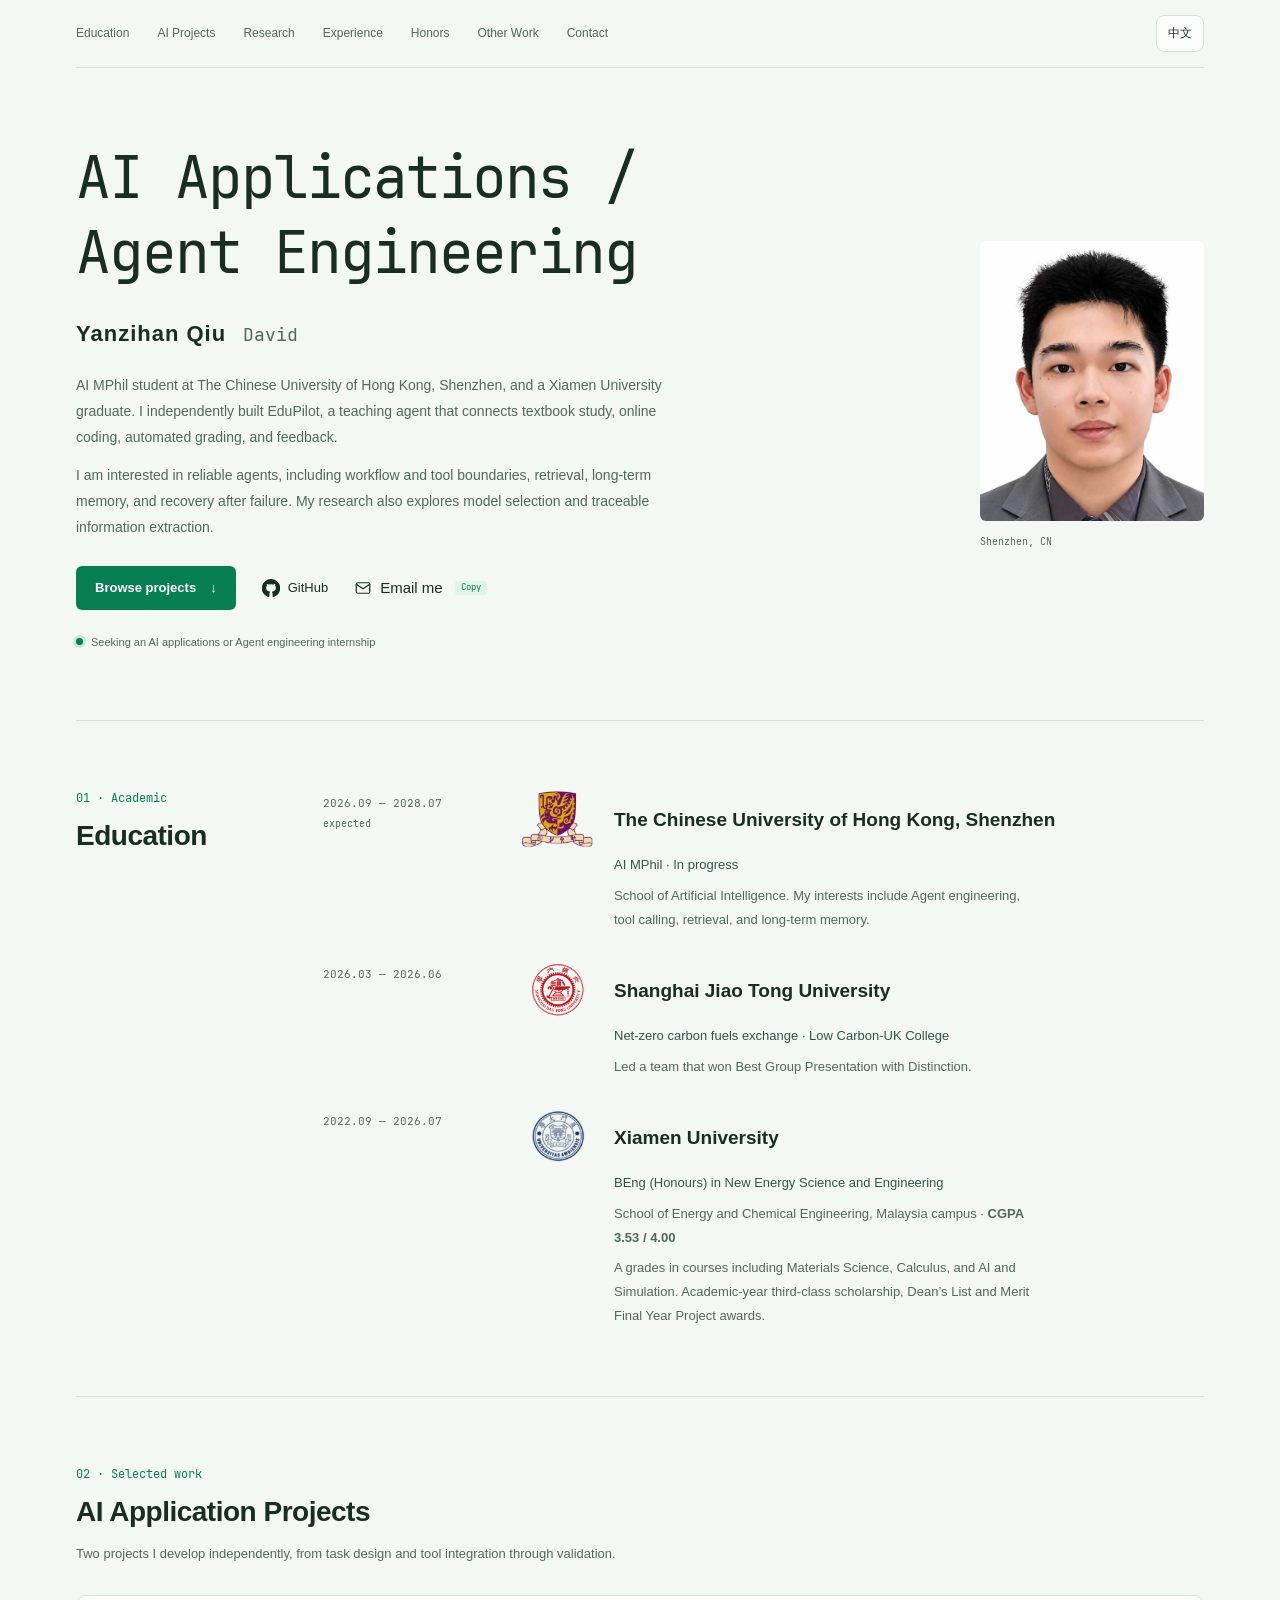
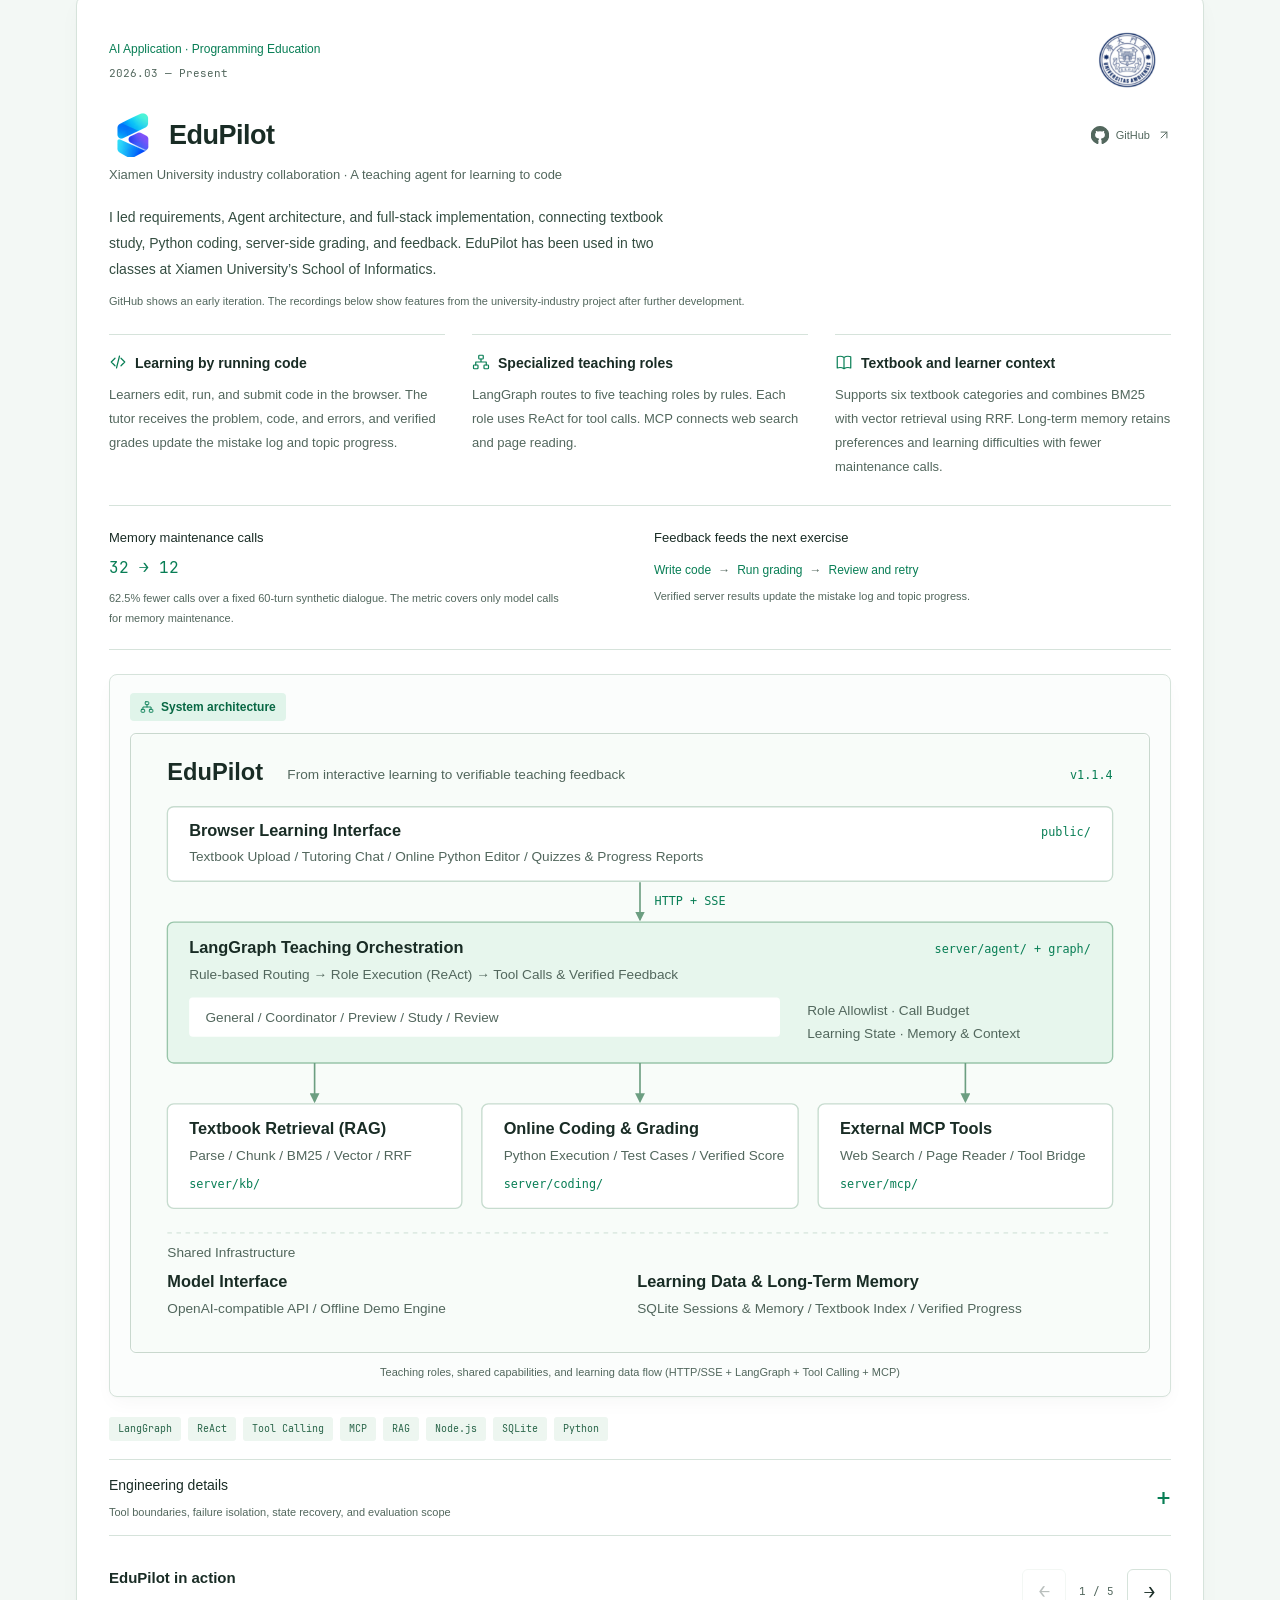
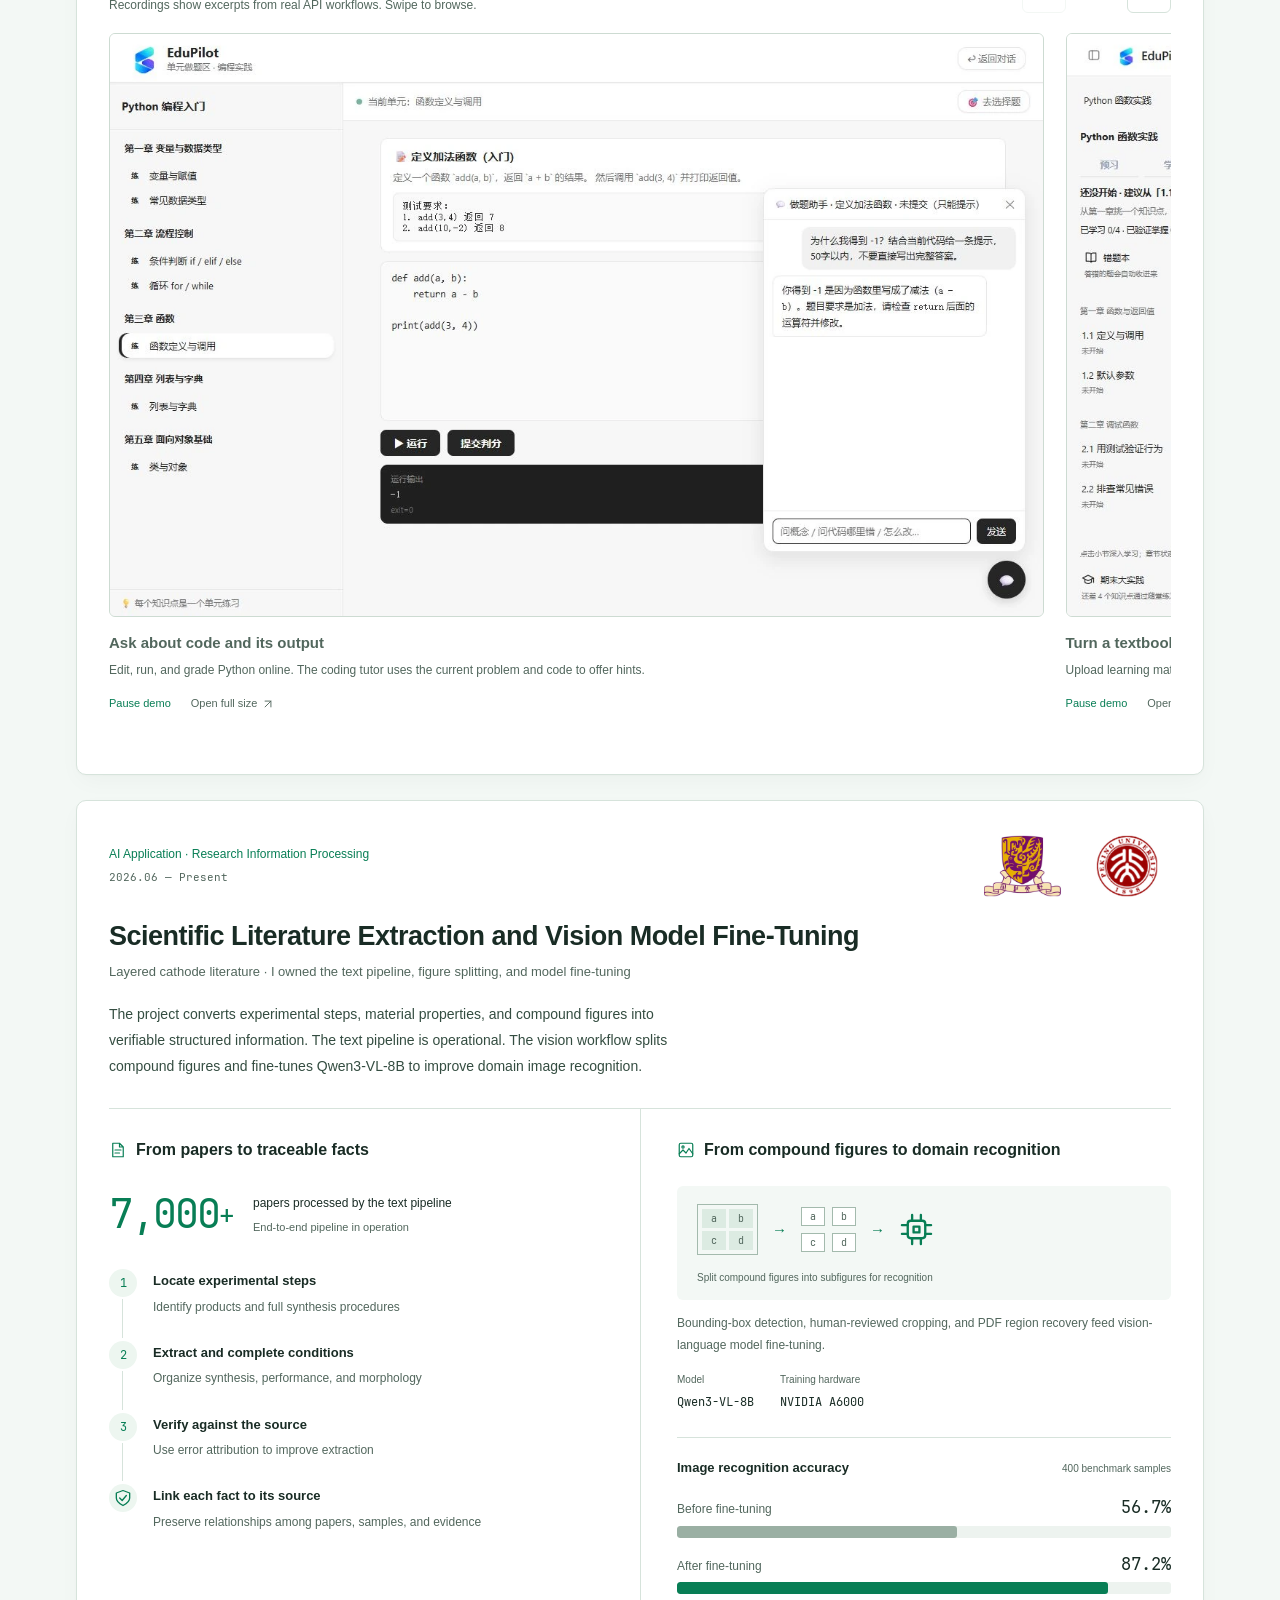
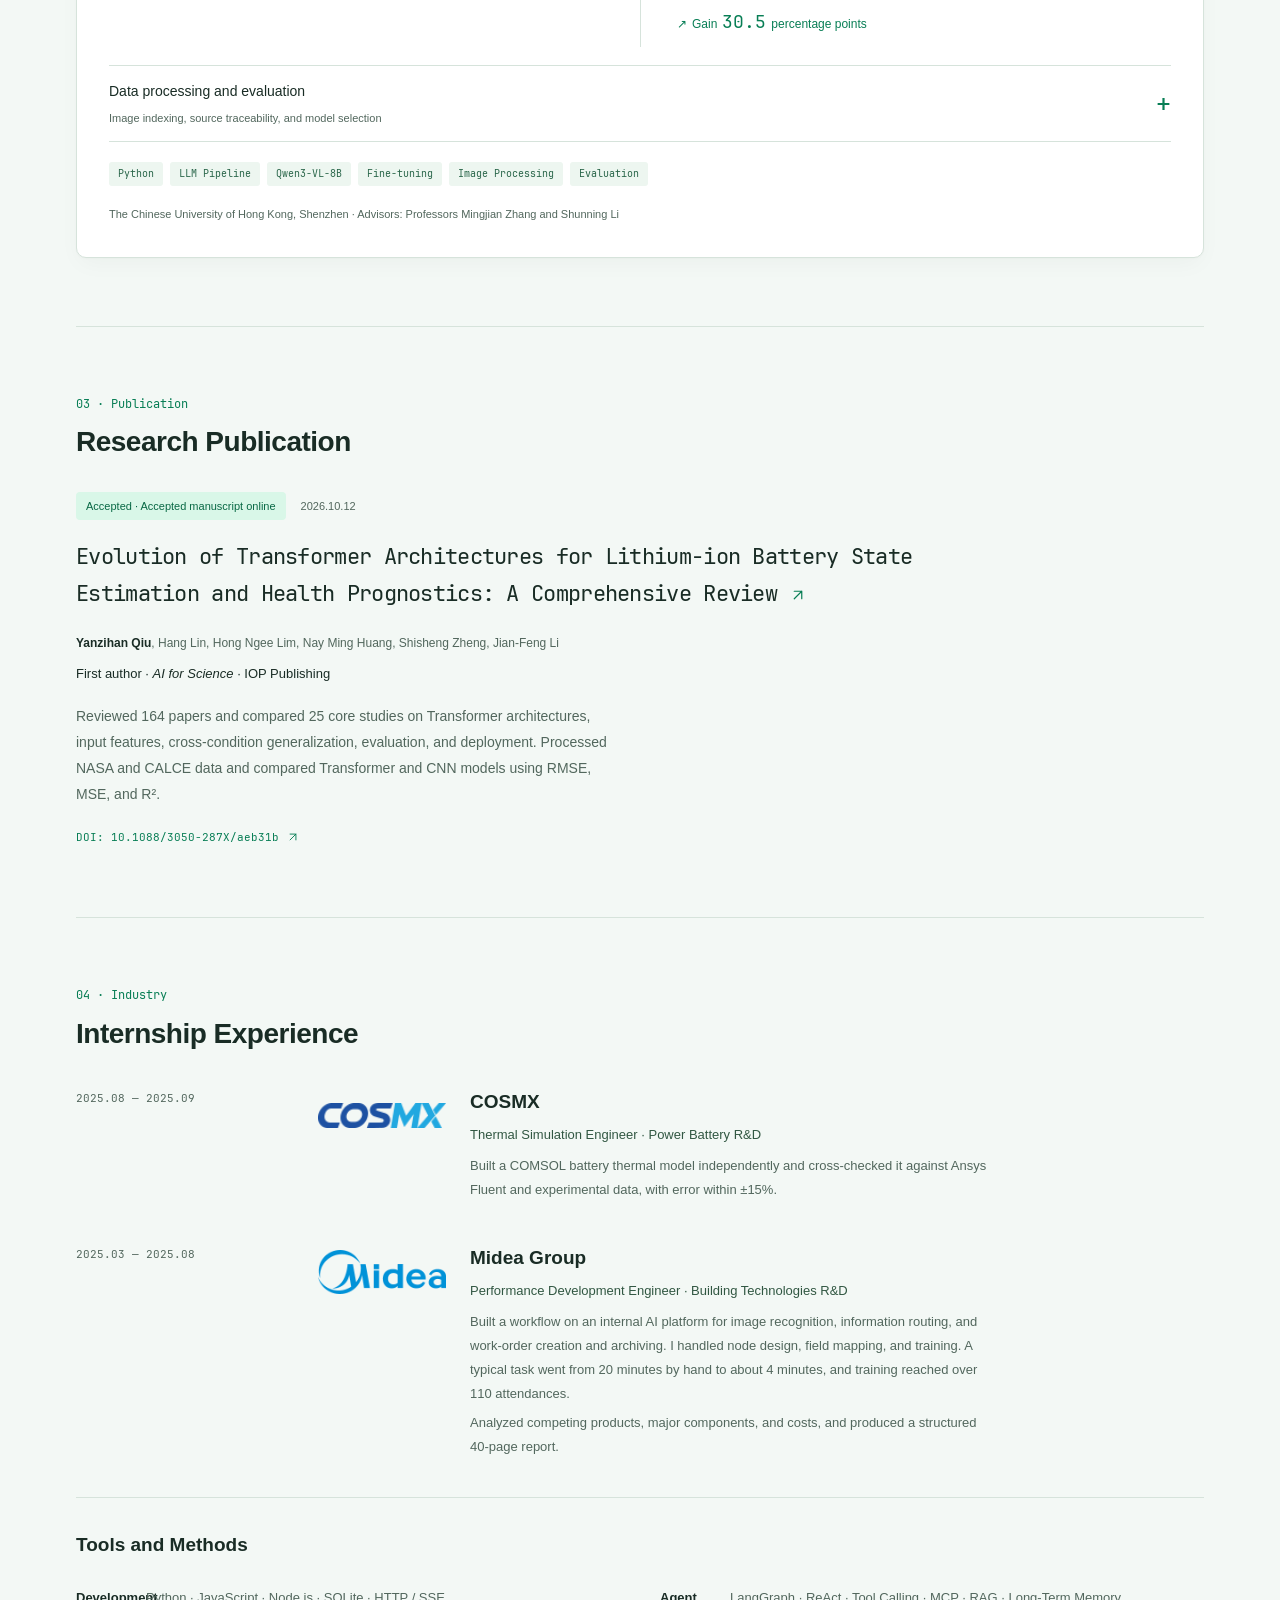
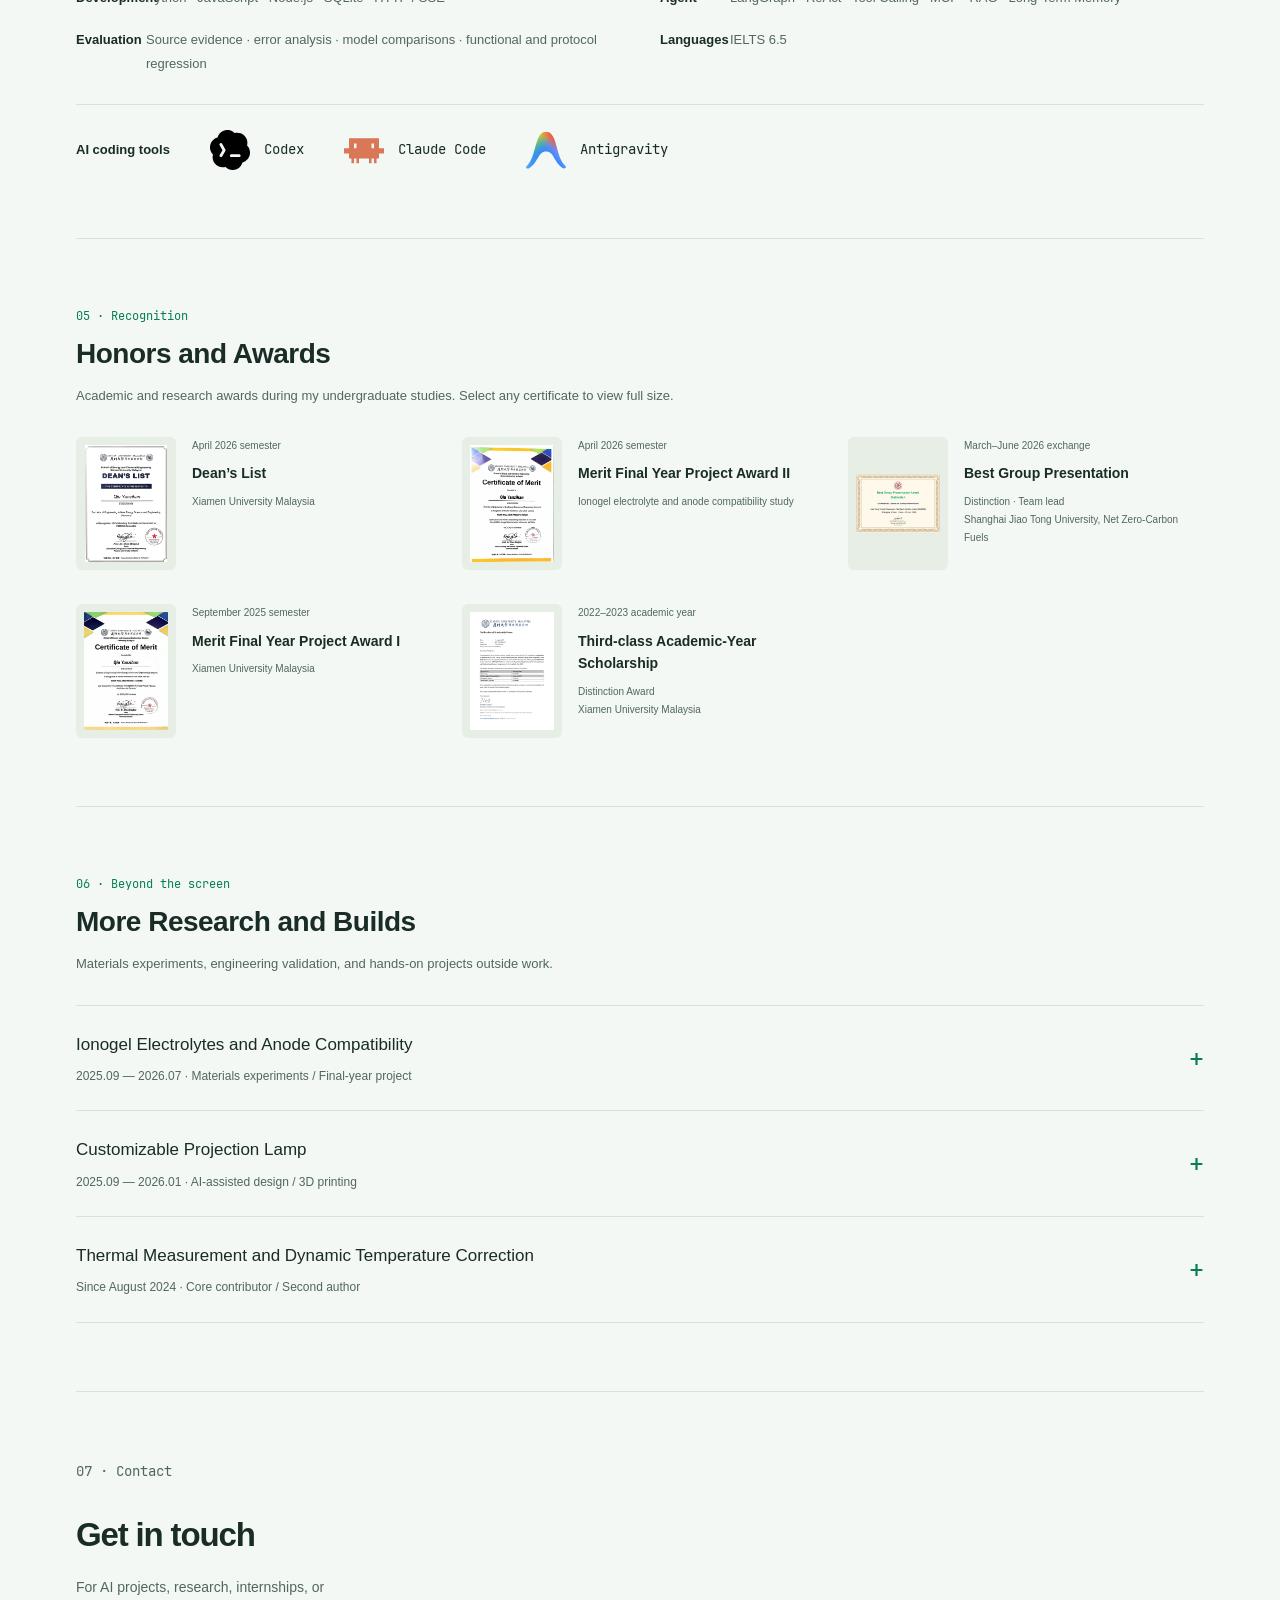
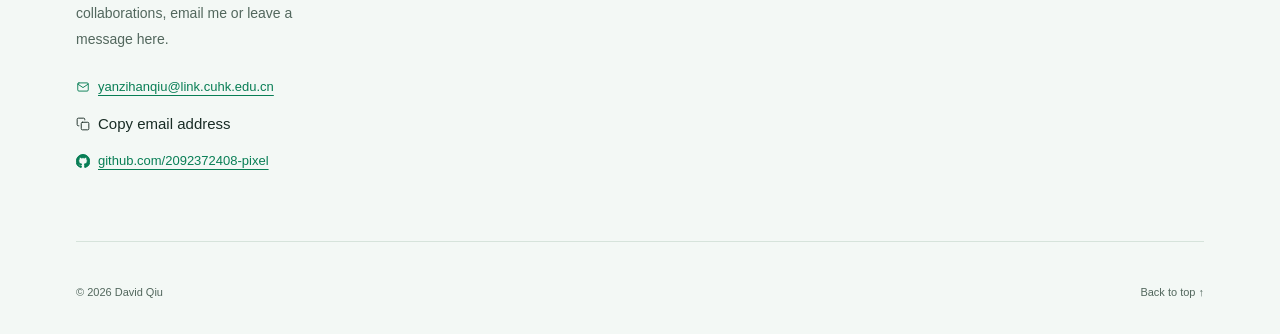
==== en.html @ 3db35507 "feat(portfolio): redesign minimalist sprout assistant, remove phone PII, add SEO/OG cover, bilingual" ====
<!DOCTYPE html>
<html lang="en">
<head>
  <meta charset="UTF-8">
  <meta name="viewport" content="width=device-width, initial-scale=1">
  <meta name="description" content="David (Yanzihan) Qiu is an AI MPhil student at The Chinese University of Hong Kong, Shenzhen. He built EduPilot and works on Agent tool calling, retrieval, memory, and verifiable AI applications.">
  <meta name="theme-color" content="#f3f8f5">
  <meta property="og:type" content="website">
  <meta property="og:locale" content="en_US">
  <meta property="og:locale:alternate" content="zh_CN">
  <meta property="og:title" content="David Qiu · AI Applications and Agent Engineering">
  <meta property="og:description" content="AI MPhil student at The Chinese University of Hong Kong, Shenzhen. I built EduPilot and work on Agent tool calling, retrieval, memory, and verifiable AI applications.">
  <meta property="og:url" content="https://qiuyanzihan.space/en.html">
  <meta property="og:image" content="https://qiuyanzihan.space/images/og-cover.png">
  <meta property="og:image:width" content="1200">
  <meta property="og:image:height" content="630">
  <meta property="og:image:alt" content="David Qiu · AI Applications and Agent Engineering">
  <meta name="twitter:card" content="summary_large_image">
  <meta name="twitter:title" content="David Qiu · AI Applications and Agent Engineering">
  <meta name="twitter:description" content="AI MPhil student at The Chinese University of Hong Kong, Shenzhen. I built EduPilot and work on Agent tool calling, retrieval, memory, and verifiable AI applications.">
  <meta name="twitter:image" content="https://qiuyanzihan.space/images/og-cover.png">
  <title>David Qiu · AI Applications and Agent Engineering</title>
  <link rel="canonical" href="https://qiuyanzihan.space/en.html">
  <link rel="alternate" hreflang="zh-CN" href="https://qiuyanzihan.space/">
  <link rel="alternate" hreflang="en" href="https://qiuyanzihan.space/en.html">
  <link rel="alternate" hreflang="x-default" href="https://qiuyanzihan.space/">
  <link rel="icon" href="favicon.svg" type="image/svg+xml">
  <link rel="preload" href="fonts/JetBrainsMono-Regular.woff2" as="font" type="font/woff2" crossorigin>
  <link rel="stylesheet" href="styles.css?v=20261124-3">
  <script src="script.js?v=20261124-3" defer></script>
  <script src="portfolio.js?v=20261124-3" defer></script>
  <script type="application/ld+json">
  {
    "@context": "https://schema.org",
    "@type": "Person",
    "name": "Yanzihan Qiu",
    "alternateName": "David Qiu",
    "url": "https://qiuyanzihan.space/en.html",
    "image": "https://qiuyanzihan.space/images/portrait.webp",
    "jobTitle": "AI Application & Agent Developer",
    "affiliation": {
      "@type": "CollegeOrUniversity",
      "name": "The Chinese University of Hong Kong, Shenzhen"
    },
    "alumniOf": {
      "@type": "CollegeOrUniversity",
      "name": "Xiamen University"
    },
    "email": "mailto:yanzihanqiu@link.cuhk.edu.cn",
    "sameAs": [
      "https://github.com/2092372408-pixel"
    ]
  }
  </script>
</head>
<body>
  <a class="skip-link" href="#main">Skip to main content</a>
  <svg class="icon-definitions" xmlns="http://www.w3.org/2000/svg" aria-hidden="true">
    <symbol id="icon-github" viewBox="0 0 24 24"><path fill="currentColor" d="M12 .8a11.5 11.5 0 0 0-3.64 22.4c.58.1.79-.25.79-.55v-2.14c-3.21.7-3.89-1.36-3.89-1.36-.53-1.34-1.29-1.7-1.29-1.7-1.05-.72.08-.7.08-.7 1.16.08 1.77 1.19 1.77 1.19 1.03 1.77 2.7 1.26 3.36.96.1-.75.4-1.26.73-1.55-2.56-.29-5.25-1.28-5.25-5.7 0-1.26.45-2.29 1.19-3.1-.12-.29-.52-1.47.11-3.06 0 0 .97-.31 3.17 1.18a11 11 0 0 1 5.76 0c2.2-1.49 3.16-1.18 3.16-1.18.63 1.59.24 2.77.12 3.06.74.81 1.18 1.84 1.18 3.1 0 4.43-2.69 5.4-5.26 5.69.41.36.78 1.06.78 2.14v3.17c0 .3.21.66.79.55A11.5 11.5 0 0 0 12 .8Z"/></symbol>
    <symbol id="icon-arrow" viewBox="0 0 24 24"><path d="M7 17 17 7M7 7h10v10"/></symbol>
    <symbol id="icon-expand" viewBox="0 0 24 24"><path d="M9 3H3v6m12-6h6v6M3 15v6h6m12-6v6h-6"/></symbol>
    <symbol id="icon-mail" viewBox="0 0 24 24"><rect x="3" y="5" width="18" height="14" rx="2"/><path d="m3 7 9 6 9-6"/></symbol>
    <symbol id="icon-code" viewBox="0 0 24 24"><path d="m8 7-5 5 5 5m8-10 5 5-5 5M14 4l-4 16"/></symbol>
    <symbol id="icon-workflow" viewBox="0 0 24 24"><rect x="9" y="3" width="6" height="5" rx="1"/><rect x="2" y="16" width="6" height="5" rx="1"/><rect x="16" y="16" width="6" height="5" rx="1"/><path d="M12 8v4M5 16v-4h14v4"/></symbol>
    <symbol id="icon-book" viewBox="0 0 24 24"><path d="M12 6C9 4 6 4 3 5v15c3-1 6-1 9 1 3-2 6-2 9-1V5c-3-1-6-1-9 1Zm0 0v15"/></symbol>
    <symbol id="icon-document" viewBox="0 0 24 24"><path d="M14 3H5v18h14V8Zm0 0v5h5M8 12h8m-8 4h6"/></symbol>
    <symbol id="icon-image" viewBox="0 0 24 24"><rect x="3" y="3" width="18" height="18" rx="2"/><circle cx="8" cy="8" r="1.5"/><path d="m3 17 5-5 4 4 4-6 5 7"/></symbol>
    <symbol id="icon-chip" viewBox="0 0 24 24"><rect x="6" y="6" width="12" height="12" rx="2"/><path d="M9 2v4m6-4v4M9 18v4m6-4v4M2 9h4m-4 6h4m12-6h4m-4 6h4M10 10h4v4h-4Z"/></symbol>
    <symbol id="icon-check" viewBox="0 0 24 24"><path d="m8 12 3 3 5-6M12 3l8 3v6c0 4-4 7-8 9-4-2-8-5-8-9V6Z"/></symbol>
    <symbol id="icon-copy" viewBox="0 0 24 24"><rect x="9" y="9" width="13" height="13" rx="2"/><path d="M5 15H4a2 2 0 0 1-2-2V4a2 2 0 0 1 2-2h9a2 2 0 0 1 2 2v1"/></symbol>
    <symbol id="icon-refresh" viewBox="0 0 24 24"><path d="M21 12a9 9 0 1 1-2.64-6.36M21 4v5h-5"/></symbol>
    <symbol id="icon-close" viewBox="0 0 24 24"><path d="M18 6 6 18M6 6l12 12"/></symbol>
    <symbol id="icon-send" viewBox="0 0 24 24"><path d="M12 19V5m-6 6 6-6 6 6"/></symbol>
  </svg>

  <div class="site-shell">
    <header class="profile">
      <nav class="section-nav" aria-label="Page navigation">
        <a href="#education">Education</a>
        <a href="#work">AI Projects</a>
        <a href="#publication">Research</a>
        <a href="#experience">Experience</a>
        <a href="#honors">Honors</a>
        <a href="#more">Other Work</a>
        <a href="#contact">Contact</a>
      </nav>
      <a class="language-link" href="./" lang="zh-CN" hreflang="zh-CN" aria-label="切换到简体中文">中文</a>
    </header>

    <main id="main">
      <section id="about" class="intro-section" aria-labelledby="intro-heading">
        <div class="hero-copy">
          <h1 id="intro-heading" class="direction-heading" aria-label="AI Applications / Agent Engineering"><span class="direction-line" aria-hidden="true">AI Applications /</span><span class="direction-line" aria-hidden="true">Agent Engineering</span></h1>
          <p class="identity-line"><span class="name-cn">Yanzihan Qiu</span><span class="name-en" lang="en">David</span></p>
          <p class="intro-copy">AI MPhil student at The Chinese University of Hong Kong, Shenzhen, and a Xiamen University graduate. I independently built EduPilot, a teaching agent that connects textbook study, online coding, automated grading, and feedback.</p>
          <p class="intro-copy secondary">I am interested in reliable agents, including workflow and tool boundaries, retrieval, long-term memory, and recovery after failure. My research also explores model selection and traceable information extraction.</p>
          <div class="intro-links">
            <a class="primary-button" href="#work">Browse projects <span aria-hidden="true">↓</span></a>
            <a class="text-link" href="https://github.com/2092372408-pixel" target="_blank" rel="noopener noreferrer"><svg class="icon" aria-hidden="true"><use href="#icon-github"/></svg>GitHub</a>
            <button type="button" class="text-link copy-trigger" data-copy="yanzihanqiu@link.cuhk.edu.cn" data-tip="Email" title="Copy email address"><svg class="icon" aria-hidden="true"><use href="#icon-mail"/></svg><span>Email me</span><span class="copy-badge">Copy</span></button>
          </div>
          <p class="availability"><span></span>Seeking an AI applications or Agent engineering internship</p>
        </div>
        <aside class="hero-profile" aria-label="Portrait and location">
          <div class="portrait-wrap"><img class="portrait" src="images/portrait.webp" srcset="images/portrait.webp 544w, images/portrait@2x.webp 800w" sizes="(max-width: 600px) 144px, 224px" width="544" height="680" alt="Portrait of David Qiu" fetchpriority="high" decoding="sync"></div>
          <div class="portrait-caption"><span>Shenzhen, CN</span></div>
        </aside>
      </section>

      <section id="education" class="resume-section" aria-labelledby="education-heading">
        <div class="section-heading"><p class="eyebrow">01 · Academic</p><h2 id="education-heading">Education</h2></div>
        <div class="timeline">
          <article class="timeline-item"><p class="timeline-date">2026.09 — 2028.07 <span>expected</span></p><div><div class="education-header"><h3>The Chinese University of Hong Kong, Shenzhen</h3><img class="school-logo" src="images/school-cuhk.webp" width="56" height="42" alt="The Chinese University of Hong Kong crest" loading="lazy"></div><p class="timeline-role">AI MPhil · In progress</p><p>School of Artificial Intelligence. My interests include Agent engineering, tool calling, retrieval, and long-term memory.</p></div></article>
          <article class="timeline-item"><p class="timeline-date">2026.03 — 2026.06</p><div><div class="education-header"><h3>Shanghai Jiao Tong University</h3><img class="school-logo" src="images/school-sjtu.webp" width="56" height="42" alt="Shanghai Jiao Tong University crest" loading="lazy"></div><p class="timeline-role">Net-zero carbon fuels exchange · Low Carbon-UK College</p><p>Led a team that won Best Group Presentation with Distinction.</p></div></article>
          <article class="timeline-item"><p class="timeline-date">2022.09 — 2026.07</p><div><div class="education-header"><h3>Xiamen University</h3><img class="school-logo" src="images/school-xmu.webp" width="56" height="42" alt="Xiamen University crest" loading="lazy"></div><p class="timeline-role">BEng (Honours) in New Energy Science and Engineering</p><p>School of Energy and Chemical Engineering, Malaysia campus · <strong>CGPA 3.53 / 4.00</strong></p><p>A grades in courses including Materials Science, Calculus, and AI and Simulation. Academic-year third-class scholarship, Dean’s List and Merit Final Year Project awards.</p></div></article>
        </div>
      </section>

      <section id="work" aria-labelledby="work-heading">
        <div class="section-heading"><p class="eyebrow">02 · Selected work</p><h2 id="work-heading">AI Application Projects</h2><p>Two projects I develop independently, from task design and tool integration through validation.</p></div>
        <article id="edupilot" class="project">
          <div class="project-meta"><div><span class="project-type">AI Application · Programming Education</span><span class="project-date">2026.03 — Present</span></div><ul class="project-partners" aria-label="Partner universities"><li><img src="images/school-xmu.webp" width="48" height="36" alt="Xiamen University" title="Xiamen University · Industry collaboration" loading="lazy"></li></ul></div>
          <div class="project-title"><h3 class="project-brand"><img class="project-logo" src="images/edupilot-mark.png" width="36" height="36" alt="" loading="lazy">EduPilot</h3><a class="repository-link" href="https://github.com/2092372408-pixel/EduPilot" target="_blank" rel="noopener noreferrer" aria-label="View the EduPilot GitHub repository"><svg class="icon" aria-hidden="true"><use href="#icon-github"/></svg>GitHub<svg class="icon small" aria-hidden="true"><use href="#icon-arrow"/></svg></a></div>
          <p class="project-subtitle">Xiamen University industry collaboration · A teaching agent for learning to code</p>
          <p>I led requirements, Agent architecture, and full-stack implementation, connecting textbook study, Python coding, server-side grading, and feedback. EduPilot has been used in two classes at Xiamen University’s School of Informatics.</p>
          <p class="project-footnote prototype-note">GitHub shows an early iteration. The recordings below show features from the university-industry project after further development.</p>
          <ul class="project-points">
            <li><strong><svg class="icon" aria-hidden="true"><use href="#icon-code"/></svg>Learning by running code</strong>Learners edit, run, and submit code in the browser. The tutor receives the problem, code, and errors, and verified grades update the mistake log and topic progress.</li>
            <li><strong><svg class="icon" aria-hidden="true"><use href="#icon-workflow"/></svg>Specialized teaching roles</strong>LangGraph routes to five teaching roles by rules. Each role uses ReAct for tool calls. MCP connects web search and page reading.</li>
            <li><strong><svg class="icon" aria-hidden="true"><use href="#icon-book"/></svg>Textbook and learner context</strong>Supports six textbook categories and combines BM25 with vector retrieval using RRF. Long-term memory retains preferences and learning difficulties with fewer maintenance calls.</li>
          </ul>
          <div class="project-evidence" aria-label="EduPilot engineering and results">
            <div><h4>Memory maintenance calls <span>32 → 12</span></h4><p>62.5% fewer calls over a fixed 60-turn synthetic dialogue. The metric covers only model calls for memory maintenance.</p></div>
            <div><h4>Feedback feeds the next exercise</h4><ol class="learning-loop" aria-label="Learning feedback loop"><li>Write code</li><li>Run grading</li><li>Review and retry</li></ol><p>Verified server results update the mistake log and topic progress.</p></div>
          </div>
          <figure class="architecture-figure-prominent">
            <div class="figure-prominent-header">
              <span class="prominent-badge"><svg class="icon small" aria-hidden="true"><use href="#icon-workflow"/></svg> System architecture</span>
            </div>
            <div class="architecture-frame">
              <img src="images/edupilot-architecture-en.svg" width="1120" height="680" alt="EduPilot architecture: HTTP/SSE connects the browser to LangGraph teaching roles. The orchestration uses textbook search, Python judging, and MCP tools with model APIs and SQLite." loading="lazy">
            </div>
            <figcaption>Teaching roles, shared capabilities, and learning data flow (HTTP/SSE + LangGraph + Tool Calling + MCP)</figcaption>
          </figure>
          <ul class="tech-list" aria-label="EduPilot technology"><li>LangGraph</li><li>ReAct</li><li>Tool Calling</li><li>MCP</li><li>RAG</li><li>Node.js</li><li>SQLite</li><li>Python</li></ul>
          <details class="engineering-details">
            <summary><span>Engineering details<small>Tool boundaries, failure isolation, state recovery, and evaluation scope</small></span><span class="disclosure-icon" aria-hidden="true">+</span></summary>
            <div class="engineering-grid">
              <div><h4>Workflow and verified grading</h4><p>Rule-based routing assigns general, coordination, preview, study, and review tasks. Each role chooses its tools. Formal assessment is separate from tutoring, and progress updates use verified server results.</p></div>
              <div><h4>MCP and tool boundaries</h4><p>External MCP tools share management with textbook search and grading. Parameter schemas, role allowlists, web access authorization, and per-turn call limits constrain tool use. Failures return recognizable results.</p></div>
              <div><h4>Handling disconnections</h4><p>Cancellation propagates through SSE, agents, model requests, and MCP calls. It releases the session queue, retains completed grades, and isolates request state.</p></div>
              <div><h4>Traceable memory and sources</h4><p>Long-term facts retain quotations, positions, hashes, and source sessions, including correction history. Generated lesson material is checked against its structure and source before publication. Failed builds retain the previous snapshot.</p></div>
            </div>
            <p class="verification-scope">Verification covers functional behavior, HTTP/SSE, and MCP stdio, focusing on tool calls, request isolation, and state recovery.</p>
          </details>
          <div id="edupilot-features" class="feature-gallery">
            <div class="feature-gallery-heading"><div><h4>EduPilot in action</h4><p>Recordings show excerpts from real API workflows. Swipe to browse.</p></div><div class="gallery-navigation" hidden><button class="demo-previous" type="button" aria-label="Previous demo" aria-controls="edupilot-demos">←</button><span class="demo-position" aria-live="polite">1 / 5</span><button class="demo-next" type="button" aria-label="Next demo" aria-controls="edupilot-demos">→</button></div></div>
            <ul id="edupilot-demos" class="feature-demos" aria-label="EduPilot feature demos" tabindex="0">
              <li class="feature-demo"><figure><img id="demo-coding" class="demo-image" src="images/edupilot-coding-poster.webp" data-animation="images/edupilot-coding.gif" width="1280" height="800" alt="Ask about a runtime error, fix the function using the tutor’s hint, then run and submit it again." loading="lazy"><figcaption><h4>Ask about code and its output</h4><p>Edit, run, and grade Python online. The coding tutor uses the current problem and code to offer hints.</p><div class="demo-controls"><button class="demo-toggle" type="button" aria-controls="demo-coding" aria-pressed="false" hidden>Play demo</button><a href="images/edupilot-coding.gif" target="_blank" rel="noopener noreferrer">Open full size <svg class="icon small" aria-hidden="true"><use href="#icon-arrow"/></svg></a></div></figcaption></figure></li>
              <li class="feature-demo"><figure><img id="demo-textbook" class="demo-image" src="images/edupilot-textbook-poster.webp" data-animation="images/edupilot-textbook.gif" width="1280" height="800" alt="Upload a Markdown textbook, watch indexing and note generation, then open automatically organized chapters." loading="lazy"><figcaption><h4>Turn a textbook into a course</h4><p>Upload learning material to generate chapters, topic notes, and exercises, then ask questions about the source.</p><div class="demo-controls"><button class="demo-toggle" type="button" aria-controls="demo-textbook" aria-pressed="false" hidden>Play demo</button><a href="images/edupilot-textbook.gif" target="_blank" rel="noopener noreferrer">Open full size <svg class="icon small" aria-hidden="true"><use href="#icon-arrow"/></svg></a></div></figcaption></figure></li>
              <li class="feature-demo"><figure><img id="demo-learning" class="demo-image" src="images/edupilot-learning-poster.webp" data-animation="images/edupilot-learning.gif" width="1280" height="800" alt="Read a function explanation, answer a check, and advance to the next learning stage." loading="lazy"><figcaption><h4>Move from explanation to practice</h4><p>Preview, study, and review have distinct paths. Answer questions in the conversation and progress based on checks.</p><div class="demo-controls"><button class="demo-toggle" type="button" aria-controls="demo-learning" aria-pressed="false" hidden>Play demo</button><a href="images/edupilot-learning.gif" target="_blank" rel="noopener noreferrer">Open full size <svg class="icon small" aria-hidden="true"><use href="#icon-arrow"/></svg></a></div></figcaption></figure></li>
              <li class="feature-demo"><figure><img id="demo-mistakes" class="demo-image" src="images/edupilot-mistakes-poster.webp" data-animation="images/edupilot-mistakes.gif" width="1280" height="800" alt="Review an incorrect answer from the mistake log and reopen the exercise." loading="lazy"><figcaption><h4>Log a mistake and try again</h4><p>Keep your answer, the correct answer, and its explanation. Reopen the interactive question directly from the mistake log.</p><div class="demo-controls"><button class="demo-toggle" type="button" aria-controls="demo-mistakes" aria-pressed="false" hidden>Play demo</button><a href="images/edupilot-mistakes.gif" target="_blank" rel="noopener noreferrer">Open full size <svg class="icon small" aria-hidden="true"><use href="#icon-arrow"/></svg></a></div></figcaption></figure></li>
              <li class="feature-demo"><figure><img id="demo-report" class="demo-image" src="images/edupilot-report-poster.webp" data-animation="images/edupilot-report.gif" width="1280" height="800" alt="Use a report generated from learning records to resume an outstanding course assessment." loading="lazy"><figcaption><h4>Find what to study next</h4><p>Track coverage, verified mastery, and outstanding assessments, then return directly to the course.</p><div class="demo-controls"><button class="demo-toggle" type="button" aria-controls="demo-report" aria-pressed="false" hidden>Play demo</button><a href="images/edupilot-report.gif" target="_blank" rel="noopener noreferrer">Open full size <svg class="icon small" aria-hidden="true"><use href="#icon-arrow"/></svg></a></div></figcaption></figure></li>
            </ul>
          </div>
        </article>

        <article id="literature" class="project research-project">
          <div class="project-meta"><div><span class="project-type">AI Application · Research Information Processing</span><span class="project-date">2026.06 — Present</span></div><ul class="project-partners" aria-label="Partner universities"><li><img src="images/school-cuhk.webp" width="48" height="36" alt="The Chinese University of Hong Kong, Shenzhen" title="The Chinese University of Hong Kong, Shenzhen · Partner university" loading="lazy"></li><li><img src="images/school-pkusz.webp" width="48" height="36" alt="Peking University Shenzhen Graduate School" title="Peking University Shenzhen Graduate School · Partner university" loading="lazy"></li></ul></div>
          <div class="project-title"><h3>Scientific Literature Extraction and Vision Model Fine-Tuning</h3></div>
          <p class="project-subtitle">Layered cathode literature · I owned the text pipeline, figure splitting, and model fine-tuning</p>
          <p>The project converts experimental steps, material properties, and compound figures into verifiable structured information. The text pipeline is operational. The vision workflow splits compound figures and fine-tunes Qwen3-VL-8B to improve domain image recognition.</p>
          <div class="research-workbench">
            <div class="text-pipeline">
              <h4 class="capability-heading"><svg class="icon" aria-hidden="true"><use href="#icon-document"/></svg>From papers to traceable facts</h4>
              <p class="pipeline-volume"><strong>7,000<span>+</span></strong><span>papers processed by the text pipeline<small>End-to-end pipeline in operation</small></span></p>
              <ol class="pipeline-stages" aria-label="Text extraction pipeline">
                <li><span class="stage-node" aria-hidden="true">1</span><div><h5>Locate experimental steps</h5><p>Identify products and full synthesis procedures</p></div></li>
                <li><span class="stage-node" aria-hidden="true">2</span><div><h5>Extract and complete conditions</h5><p>Organize synthesis, performance, and morphology</p></div></li>
                <li><span class="stage-node" aria-hidden="true">3</span><div><h5>Verify against the source</h5><p>Use error attribution to improve extraction</p></div></li>
                <li><svg class="icon stage-node" aria-hidden="true"><use href="#icon-check"/></svg><div><h5>Link each fact to its source</h5><p>Preserve relationships among papers, samples, and evidence</p></div></li>
              </ol>
            </div>
            <div class="vision-finetuning">
              <h4 class="capability-heading"><svg class="icon" aria-hidden="true"><use href="#icon-image"/></svg>From compound figures to domain recognition</h4>
              <div class="figure-route" aria-label="Vision workflow: split compound figures into subfigures and classify them."><div class="figure-composite" aria-hidden="true"><span>a</span><span>b</span><span>c</span><span>d</span></div><span class="route-arrow" aria-hidden="true">→</span><div class="figure-tiles" aria-hidden="true"><span>a</span><span>b</span><span>c</span><span>d</span></div><span class="route-arrow" aria-hidden="true">→</span><svg class="icon model-node" aria-hidden="true"><use href="#icon-chip"/></svg><span class="route-caption">Split compound figures into subfigures for recognition</span></div>
              <p class="vision-description">Bounding-box detection, human-reviewed cropping, and PDF region recovery feed vision-language model fine-tuning.</p>
              <dl class="training-setup"><div><dt>Model</dt><dd>Qwen3-VL-8B</dd></div><div><dt>Training hardware</dt><dd>NVIDIA A6000</dd></div></dl>
              <figure class="accuracy-chart" aria-labelledby="accuracy-heading">
                <figcaption><h5 id="accuracy-heading">Image recognition accuracy</h5><span>400 benchmark samples</span></figcaption>
                <div class="accuracy-row"><div class="accuracy-label"><span>Before fine-tuning</span><strong>56.7%</strong></div><div class="accuracy-track" aria-hidden="true"><span class="accuracy-fill baseline" style="--accuracy: 56.7%"></span></div></div>
                <div class="accuracy-row"><div class="accuracy-label"><span>After fine-tuning</span><strong>87.2%</strong></div><div class="accuracy-track" aria-hidden="true"><span class="accuracy-fill finetuned" style="--accuracy: 87.2%"></span></div></div>
                <p class="accuracy-gain"><span aria-hidden="true">↗</span> Gain <strong>30.5</strong> percentage points</p>
              </figure>
            </div>
          </div>
          <details class="engineering-details research-details">
            <summary><span>Data processing and evaluation<small>Image indexing, source traceability, and model selection</small></span><span class="disclosure-icon" aria-hidden="true">+</span></summary>
            <div class="engineering-grid">
              <div><h4><svg class="icon" aria-hidden="true"><use href="#icon-image"/></svg>Compound figure processing and indexing</h4><p>The image index covers 2,689 DOIs and 32,614 readable image files. Split subfigures retain their positions for individual review.</p></div>
              <div><h4><svg class="icon" aria-hidden="true"><use href="#icon-check"/></svg>Linking facts to source passages</h4><p>A frozen sample registry binds facts to sources and validates cache identity. Ambiguous records go to review to avoid mixing samples and publications.</p></div>
              <div><h4><svg class="icon" aria-hidden="true"><use href="#icon-chip"/></svg>Literature screening model evaluation</h4><p>The JEV-specific model was evaluated on 180 development papers and 180 held-out papers. I tracked incorrect exclusion risk, review rate, latency, and real API costs. AI-assisted reference labels still need domain review.</p></div>
              <div><h4><svg class="icon" aria-hidden="true"><use href="#icon-workflow"/></svg>Parallel text and image workflows</h4><p>The text workflow extracts structured facts and evidence. The image workflow handles figure splitting, subfigure positioning, and domain recognition. Each has its own iteration and evaluation.</p></div>
            </div>
          </details>
          <ul class="tech-list" aria-label="Scientific literature project technology"><li>Python</li><li>LLM Pipeline</li><li>Qwen3-VL-8B</li><li>Fine-tuning</li><li>Image Processing</li><li>Evaluation</li></ul>
          <p class="project-footnote">The Chinese University of Hong Kong, Shenzhen · Advisors: Professors Mingjian Zhang and Shunning Li</p>
        </article>
      </section>

      <section id="publication" aria-labelledby="publication-heading">
        <div class="section-heading"><p class="eyebrow">03 · Publication</p><h2 id="publication-heading">Research Publication</h2></div>
        <article class="publication">
          <div class="publication-meta"><span class="status">Accepted · Accepted manuscript online</span><time datetime="2026-10-12">2026.10.12</time></div>
          <h3><a href="https://iopscience.iop.org/article/10.1088/3050-287X/aeb31b" target="_blank" rel="noopener noreferrer">Evolution of Transformer Architectures for Lithium-ion Battery State Estimation and Health Prognostics: A Comprehensive Review <svg class="icon" aria-hidden="true"><use href="#icon-arrow"/></svg></a></h3>
          <p class="publication-authors"><strong>Yanzihan Qiu</strong>, Hang Lin, Hong Ngee Lim, Nay Ming Huang, Shisheng Zheng, Jian-Feng Li</p>
          <p class="publication-venue">First author · <em>AI for Science</em> · IOP Publishing</p>
          <p>Reviewed 164 papers and compared 25 core studies on Transformer architectures, input features, cross-condition generalization, evaluation, and deployment. Processed NASA and CALCE data and compared Transformer and CNN models using RMSE, MSE, and R².</p>
          <a class="doi-link" href="https://doi.org/10.1088/3050-287X/aeb31b" target="_blank" rel="noopener noreferrer">DOI: 10.1088/3050-287X/aeb31b <svg class="icon small" aria-hidden="true"><use href="#icon-arrow"/></svg></a>
        </article>
      </section>

      <section id="experience" aria-labelledby="experience-heading">
        <div class="section-heading"><p class="eyebrow">04 · Industry</p><h2 id="experience-heading">Internship Experience</h2></div>
        <div class="timeline">
          <article class="timeline-item"><p class="timeline-date">2025.08 — 2025.09</p><div class="employer"><img class="employer-logo" src="images/company-cosmx.png" width="128" height="64" alt="COSMX" loading="lazy"><div><h3>COSMX</h3><p class="timeline-role">Thermal Simulation Engineer · Power Battery R&amp;D</p><p>Built a COMSOL battery thermal model independently and cross-checked it against Ansys Fluent and experimental data, with error within ±15%.</p></div></div></article>
          <article class="timeline-item"><p class="timeline-date">2025.03 — 2025.08</p><div class="employer"><img class="employer-logo" src="images/company-midea.png" width="128" height="64" alt="Midea" loading="lazy"><div><h3>Midea Group</h3><p class="timeline-role">Performance Development Engineer · Building Technologies R&amp;D</p><p>Built a workflow on an internal AI platform for image recognition, information routing, and work-order creation and archiving. I handled node design, field mapping, and training. A typical task went from 20 minutes by hand to about 4 minutes, and training reached over 110 attendances.</p><p>Analyzed competing products, major components, and costs, and produced a structured 40-page report.</p></div></div></article>
        </div>
        <div class="skills"><h3 class="subsection-title">Tools and Methods</h3><dl><div><dt>Development</dt><dd>Python · JavaScript · Node.js · SQLite · HTTP / SSE</dd></div><div><dt>Agent</dt><dd>LangGraph · ReAct · Tool Calling · MCP · RAG · Long-Term Memory</dd></div><div><dt>Evaluation</dt><dd>Source evidence · error analysis · model comparisons · functional and protocol regression</dd></div><div><dt>Languages</dt><dd>IELTS 6.5</dd></div></dl><div class="coding-tools"><h4>AI coding tools</h4><ul aria-label="AI coding tools"><li><img src="images/coding-codex.svg" width="28" height="28" alt="" loading="lazy"><span>Codex</span></li><li><img src="images/coding-claude-code.svg" width="28" height="28" alt="" loading="lazy"><span>Claude Code</span></li><li><img src="images/coding-antigravity.svg" width="28" height="28" alt="" loading="lazy"><span>Antigravity</span></li></ul></div></div>
      </section>

      <section id="honors" aria-labelledby="honors-heading">
        <div class="section-heading"><p class="eyebrow">05 · Recognition</p><h2 id="honors-heading">Honors and Awards</h2><p>Academic and research awards during my undergraduate studies. Select any certificate to view full size.</p></div>
        <div class="honors-grid">
          <article class="honor"><button type="button" class="certificate-frame certificate-trigger" data-full="images/award-deans-list.webp" data-caption="Dean’s List · Xiamen University Malaysia (April 2026 semester)" aria-label="View full size: Dean’s List certificate"><img src="images/award-deans-list-thumb.webp" width="320" height="456" alt="Dean’s List certificate, Xiamen University Malaysia" loading="lazy"><span class="cert-zoom-hint" aria-hidden="true"><svg class="icon small"><use href="#icon-expand"/></svg></span></button><p class="honor-date">April 2026 semester</p><h3>Dean’s List</h3><p>Xiamen University Malaysia</p></article>
          <article class="honor"><button type="button" class="certificate-frame certificate-trigger" data-full="images/award-fyp-ii.webp" data-caption="Merit Final Year Project Award II · Xiamen University Malaysia (April 2026 semester)" aria-label="View full size: Merit Final Year Project II certificate"><img src="images/award-fyp-ii-thumb.webp" width="320" height="443" alt="Merit Final Year Project II certificate, Xiamen University Malaysia" loading="lazy"><span class="cert-zoom-hint" aria-hidden="true"><svg class="icon small"><use href="#icon-expand"/></svg></span></button><p class="honor-date">April 2026 semester</p><h3>Merit Final Year Project Award II</h3><p>Ionogel electrolyte and anode compatibility study</p></article>
          <article class="honor"><button type="button" class="certificate-frame certificate-trigger" data-full="images/cert2_new.webp" data-caption="Best Group Presentation · Distinction · Shanghai Jiao Tong University (March–June 2026)" aria-label="View full size: Best Group Presentation certificate"><img src="images/cert2_new-thumb.webp" width="320" height="226" alt="Net-zero carbon fuels Best Group Presentation certificate, Shanghai Jiao Tong University" loading="lazy"><span class="cert-zoom-hint" aria-hidden="true"><svg class="icon small"><use href="#icon-expand"/></svg></span></button><p class="honor-date">March–June 2026 exchange</p><h3>Best Group Presentation</h3><p>Distinction · Team lead<br>Shanghai Jiao Tong University, Net Zero-Carbon Fuels</p></article>
          <article class="honor"><button type="button" class="certificate-frame certificate-trigger" data-full="images/cert.webp" data-caption="Merit Final Year Project Award I · Xiamen University Malaysia (September 2025 semester)" aria-label="View full size: Merit Final Year Project I certificate"><img src="images/cert-thumb.webp" width="320" height="451" alt="Merit Final Year Project I certificate, Xiamen University Malaysia" loading="lazy"><span class="cert-zoom-hint" aria-hidden="true"><svg class="icon small"><use href="#icon-expand"/></svg></span></button><p class="honor-date">September 2025 semester</p><h3>Merit Final Year Project Award I</h3><p>Xiamen University Malaysia</p></article>
          <article class="honor"><button type="button" class="certificate-frame certificate-trigger" data-full="images/award-scholarship-2023.webp" data-caption="Third-class Academic-Year Scholarship · Distinction Award (2022–2023)" aria-label="View full size: 2023 scholarship notice"><img src="images/award-scholarship-2023-thumb.webp" width="320" height="452" alt="2023 scholarship notice, Xiamen University Malaysia" loading="lazy"><span class="cert-zoom-hint" aria-hidden="true"><svg class="icon small"><use href="#icon-expand"/></svg></span></button><p class="honor-date">2022–2023 academic year</p><h3>Third-class Academic-Year Scholarship</h3><p>Distinction Award<br>Xiamen University Malaysia</p></article>
        </div>
      </section>

      <section id="more" aria-labelledby="more-heading">
        <div class="section-heading"><p class="eyebrow">06 · Beyond the screen</p><h2 id="more-heading">More Research and Builds</h2><p>Materials experiments, engineering validation, and hands-on projects outside work.</p></div>
        <details class="archive"><summary><span><strong>Ionogel Electrolytes and Anode Compatibility</strong><span class="archive-meta">2025.09 — 2026.07 · Materials experiments / Final-year project</span></span><span class="disclosure-icon" aria-hidden="true">+</span></summary><div class="archive-content"><p>Studied how salt concentration, curing time, additives, and thickness affect interface and transport properties in UV-cured AAm / DMAAm–TFSI ionogels. I ran EIS, galvanostatic cycling, and CR2032 half-cell tests on graphite, MCMB, hard carbon, and silicon anodes.</p><p>Final-year project, phase II: <em>Optimization and Anode Compatibility Evaluation of UV-Cured AAm/DMAAm Ionogel Electrolytes for Lithium-Ion Half-Cells</em>. Received the Merit Final Year Project II Award.</p><p class="project-footnote">Xiamen University Malaysia · Advisor: Professor Nengping Fan</p><div class="gallery two-up"><figure><div class="photo-frame"><img src="images/ionogel-test.webp" width="1279" height="1706" alt="Ionogel experimental setup" loading="lazy"></div><figcaption>Experimental setup</figcaption></figure><figure><div class="photo-frame"><img src="images/ionogel-cycling.webp" width="1440" height="810" alt="Ionogel battery cycling data" loading="lazy"></div><figcaption>Cycling data</figcaption></figure></div></div></details>
        <details class="archive"><summary><span><strong>Customizable Projection Lamp</strong><span class="archive-meta">2025.09 — 2026.01 · AI-assisted design / 3D printing</span></span><span class="disclosure-icon" aria-hidden="true">+</span></summary><div class="archive-content"><p>Designed a projection lamp with replaceable pattern modules by adapting an open-source body. I modeled and fitted parts with Hunyuan 3D and Shapr3D, then printed, assembled, and tested the lamp on a Bambu Lab X1 Carbon.</p><div class="gallery two-up"><figure><div class="photo-frame"><img src="images/maker-lamp.webp" width="960" height="1280" alt="Finished 3D-printed projection lamp" loading="lazy"></div><figcaption>Finished lamp and projection</figcaption></figure><figure><div class="photo-frame"><img src="images/maker-process.webp" width="1600" height="1200" alt="Bambu Lab 3D printing" loading="lazy"></div><figcaption>Printing and assembly</figcaption></figure></div></div></details>
        <details class="archive"><summary><span><strong>Thermal Measurement and Dynamic Temperature Correction</strong><span class="archive-meta">Since August 2024 · Core contributor / Second author</span></span><span class="disclosure-icon" aria-hidden="true">+</span></summary><div class="archive-content"><p>Built a platform combining T-type thermocouples and infrared measurement, ran over 20 experimental groups, and cleaned and analyzed over 100,000 data points. I contributed to the correction model and test design, improving measurement accuracy by 32%.</p><p class="project-footnote">Xiamen University and China Tobacco Fujian · Advisor: Professor Yaoli Zhang</p></div></details>
      </section>

      <section id="contact" class="portfolio-contact" aria-labelledby="contact-title">
        <div class="contact-overview">
          <p class="eyebrow">07 · Contact</p>
          <h2 id="contact-title">Get in touch</h2>
          <p>For AI projects, research, internships, or collaborations, email me or leave a message here.</p>
          <address aria-label="Contact details">
            <a class="contact-email-link" href="mailto:yanzihanqiu@link.cuhk.edu.cn"><svg class="icon small" aria-hidden="true"><use href="#icon-mail"/></svg>yanzihanqiu@link.cuhk.edu.cn</a>
            <button type="button" class="text-link copy-trigger contact-copy-btn" data-copy="yanzihanqiu@link.cuhk.edu.cn" data-tip="Email"><svg class="icon small" aria-hidden="true"><use href="#icon-copy"/></svg><span>Copy email address</span></button>
            <a class="contact-github-link" href="https://github.com/2092372408-pixel" target="_blank" rel="noopener noreferrer"><svg class="icon small" aria-hidden="true"><use href="#icon-github"/></svg>github.com/2092372408-pixel</a>
          </address>
        </div>
        <form class="contact-form" action="/api/portfolio/contact" method="post" hidden aria-describedby="contact-privacy">
          <h3>Send a message</h3>
          <div class="contact-fields">
            <label>Name (optional)<input name="name" autocomplete="name" maxlength="60"></label>
            <label>Your email, WeChat, or phone<input name="contact" required maxlength="160"></label>
          </div>
          <label>Message<textarea name="message" required maxlength="600" rows="4"></textarea></label>
          <input type="text" name="website" hidden autocomplete="off" tabindex="-1" aria-hidden="true">
          <div class="contact-actions"><button type="submit">Send message</button><p id="contact-privacy">Only the site owner can view your contact details and message.</p></div>
          <p class="contact-status" role="status" hidden></p>
        </form>
      </section>
      <footer><div class="footer-bottom"><span>© 2026 David Qiu</span><a href="#about">Back to top ↑</a></div></footer>
    </main>
  </div>

  <dialog id="cert-dialog" class="cert-dialog" aria-labelledby="cert-dialog-caption">
    <div class="cert-dialog-bar">
      <p id="cert-dialog-caption" class="cert-dialog-caption"></p>
      <div class="cert-dialog-actions">
        <a id="cert-dialog-raw" class="cert-dialog-raw" href="#" target="_blank" rel="noopener noreferrer">Open full size <svg class="icon small" aria-hidden="true"><use href="#icon-arrow"/></svg></a>
        <button type="button" class="cert-dialog-close" aria-label="Close preview">×</button>
      </div>
    </div>
    <div class="cert-dialog-body">
      <img id="cert-dialog-img" src="" alt="">
    </div>
  </dialog>

  <div id="toast" class="toast" role="status" aria-live="polite" aria-hidden="true"></div>

  <aside id="portfolio-assistant" hidden>
    <button class="assistant-launch" type="button" aria-label="Open portfolio guide" aria-expanded="false" aria-controls="assistant-panel">
      <img class="assistant-mascot" src="images/assistant-sprout.webp" alt="" width="76" height="76" decoding="async">
    </button>
    <p class="assistant-hint" hidden></p>
    <section id="assistant-panel" class="assistant-panel" aria-labelledby="assistant-title" hidden>
      <header class="assistant-top">
        <div class="assistant-brand">
          <img class="assistant-avatar" src="images/assistant-sprout.webp" alt="" width="24" height="24" decoding="async">
          <h2 id="assistant-title"></h2>
        </div>
        <div class="assistant-top-actions">
          <button type="button" class="assistant-icon-btn assistant-reset" aria-label="New conversation" title="New conversation"><svg class="icon small" aria-hidden="true"><use href="#icon-refresh"/></svg></button>
          <button type="button" class="assistant-icon-btn assistant-close" aria-label="Close" title="Close"><svg class="icon small" aria-hidden="true"><use href="#icon-close"/></svg></button>
        </div>
      </header>
      <div class="assistant-messages" role="log" aria-live="polite">
        <div class="assistant-start">
          <h3 class="assistant-greeting"></h3>
          <p class="assistant-welcome"></p>
          <nav class="assistant-topics"></nav>
          <div class="assistant-suggestions"></div>
        </div>
      </div>
      <div class="assistant-compose">
        <form class="assistant-form">
          <label for="assistant-input" class="assistant-label"></label>
          <input id="assistant-input" type="text" required maxlength="400" autocomplete="off">
          <button type="submit" class="assistant-send"><svg class="icon small" aria-hidden="true"><use href="#icon-send"/></svg></button>
        </form>
        <p class="assistant-note">Generated from public portfolio content for reference.</p>
      </div>
    </section>
  </aside>
</body>
</html>
---- styles.css ----
@font-face {
  font-family: "JetBrains Mono";
  src: url("fonts/JetBrainsMono-Regular.woff2") format("woff2");
  font-weight: 400;
  font-style: normal;
  font-display: swap;
}
:root {
  color-scheme: light;
  --paper: #f3f8f5;
  --panel: #fff;
  --ink: #192c25;
  --muted: #52675d;
  --line: #d6e3db;
  --accent: #087e55;
  --accent-strong: #086844;
  --soft: #d9f7e8;
  --mono: "JetBrains Mono", ui-monospace, SFMono-Regular, Menlo, Consolas, "Liberation Mono", monospace;
  font-family: -apple-system, BlinkMacSystemFont, "PingFang SC", "Hiragino Sans GB", "Microsoft YaHei", "Segoe UI", sans-serif;
  color: var(--ink);
  background: var(--paper);
  font-size: 15px;
  line-height: 1.85;
  -webkit-font-smoothing: antialiased;
}
* { box-sizing: border-box; }
html { scroll-behavior: smooth; scroll-padding-top: 90px; }
body { margin: 0; }
::selection { background: #b7efd0; color: #112b20; }
button, a { -webkit-tap-highlight-color: transparent; }
a { color: inherit; text-decoration: none; }
a:hover { color: var(--accent); }
a:focus-visible, button:focus-visible, summary:focus-visible { outline: 2px solid var(--accent); outline-offset: 4px; }
button { font: inherit; color: inherit; cursor: pointer; }
img { display: block; max-width: 100%; }
h1, h2, h3, h4, p, ul, figure, dl, dd { margin: 0; }
ul { padding: 0; list-style: none; }
.icon-definitions { position: absolute; width: 0; height: 0; overflow: hidden; }
.icon { width: 18px; height: 18px; flex-shrink: 0; fill: none; stroke: currentColor; stroke-width: 1.6; stroke-linecap: round; stroke-linejoin: round; vertical-align: -3px; }
.icon.small { width: 14px; height: 14px; }
.skip-link { position: fixed; top: -70px; left: 20px; background: var(--accent); color: white; padding: 8px 14px; border-radius: 4px; z-index: 20; }
.skip-link:focus { top: 12px; }
.sr-only { position: absolute; width: 1px; height: 1px; padding: 0; margin: -1px; overflow: hidden; clip-path: inset(50%); white-space: nowrap; border: 0; }

/* Layout & Header */
.site-shell { max-width: 1240px; margin: 0 auto; padding: 0 56px; }
.profile { position: sticky; top: 0; z-index: 3; min-height: 68px; display: flex; align-items: center; gap: 16px; border-bottom: 1px solid var(--line); background: rgba(243, 248, 245, 0.94); backdrop-filter: blur(10px); -webkit-backdrop-filter: blur(10px); }
.section-nav { display: flex; align-items: center; gap: 28px; min-width: 0; }
.section-nav a { position: relative; white-space: nowrap; color: var(--muted); font-size: 12px; padding: 22px 0; transition: color .15s ease; }
.section-nav a[aria-current], .section-nav a:hover { color: var(--accent); }
.section-nav a[aria-current]::after { content: ""; position: absolute; bottom: 13px; left: 0; right: 0; height: 2px; background: var(--accent); border-radius: 2px; }
.language-link { margin-left: auto; padding: 6px 11px; border: 1px solid var(--line); border-radius: 8px; background: rgba(255, 255, 255, 0.65); font-size: 12px; font-weight: 500; white-space: nowrap; transition: border-color .15s, background .15s, color .15s; }
.language-link:hover { border-color: #a6cbb6; background: #fff; color: var(--accent); }
.language-link:focus-visible { outline: 2px solid var(--accent); outline-offset: 3px; }
html[lang="en"] {
  font-family: -apple-system, BlinkMacSystemFont, "Segoe UI", Roboto, "Helvetica Neue", Arial, "PingFang SC", "Microsoft YaHei", sans-serif;
}
html[lang="en"] .section-nav { gap: clamp(12px, 2.5vw, 28px); }
html[lang="en"] .direction-line { white-space: normal; }

main { min-width: 0; }
section { padding: 68px 0; border-bottom: 1px solid var(--line); }

/* Hero */
.intro-section { display: grid; grid-template-columns: minmax(0, 1fr) 224px; gap: 90px; align-items: center; padding: 72px 0 68px; }
.direction-heading { font: 400 clamp(48px, 4.5vw, 64px)/1.3 var(--mono); letter-spacing: -2px; margin-bottom: 24px; }
.direction-line { display: block; min-height: 1.3em; white-space: nowrap; }
.direction-line.is-typing::after { content: "▍"; color: var(--accent); font-size: .75em; }
.identity-line { display: flex; align-items: baseline; gap: 17px; margin-bottom: 19px; }
.name-cn { font-size: 22px; letter-spacing: 1px; font-weight: 600; }
.name-en { font: 18px/1.5 var(--mono); color: var(--muted); }
.intro-copy { font-size: 14px; color: var(--muted); max-width: 43em; }
.intro-copy.secondary { margin-top: 12px; }
.intro-links { display: flex; align-items: center; flex-wrap: wrap; gap: 26px; margin-top: 25px; }
.primary-button { display: inline-flex; align-items: center; justify-content: center; gap: 14px; min-height: 44px; background: var(--accent); color: white; font-size: 13px; font-weight: 600; padding: 9px 19px; border-radius: 6px; white-space: nowrap; transition: background .16s ease, transform .16s ease; }
.primary-button:hover { background: var(--accent-strong); color: white; transform: translateY(-1px); }
.text-link { display: inline-flex; align-items: center; gap: 8px; font-size: 13px; cursor: pointer; }
button.text-link { background: none; border: none; padding: 0; color: inherit; font: inherit; }
button.text-link:hover { color: var(--accent); }
.copy-trigger { cursor: pointer; transition: color .15s ease; }
.copy-badge { display: inline-block; font: 9px/1.3 var(--mono); color: var(--accent); background: #e0f4ea; padding: 1px 6px; border-radius: 3px; margin-left: 4px; vertical-align: 1px; transition: background .18s, color .18s, transform .18s; }
.copy-trigger:hover .copy-badge { background: var(--accent); color: white; transform: scale(1.05); }
.availability { display: flex; align-items: center; gap: 8px; font-size: 11px; color: var(--muted); margin-top: 22px; }
.availability span { width: 7px; height: 7px; border-radius: 50%; background: var(--accent); box-shadow: 0 0 0 3px rgba(8, 126, 85, 0.16); }
.hero-profile { width: 224px; }
.portrait { width: 224px; height: 280px; object-fit: contain; border-radius: 6px; }
.portrait-caption { display: flex; justify-content: space-between; gap: 10px; font: 10px/1.8 var(--mono); color: var(--muted); margin-top: 12px; }

/* Sections & Cards */
.eyebrow { font: 12px/1.6 var(--mono); color: var(--accent); margin-bottom: 7px; }
.section-heading { margin-bottom: 29px; }
.section-heading h2 { font-size: 28px; line-height: 1.5; letter-spacing: -.5px; font-weight: 600; }
.section-heading > p:last-child:not(.eyebrow) { font-size: 13px; color: var(--muted); margin-top: 9px; }
.resume-section { display: grid; grid-template-columns: 205px minmax(0, 1fr); gap: 42px; }
.resume-section .section-heading { margin: 0; }

.project { padding: 32px; background: var(--panel); border: 1px solid var(--line); border-radius: 10px; box-shadow: 0 1px 3px rgba(25, 44, 37, 0.02), 0 8px 24px -4px rgba(25, 44, 37, 0.04); transition: border-color .22s ease, box-shadow .22s ease; }
.project:hover { border-color: #bad0c3; box-shadow: 0 2px 6px rgba(25, 44, 37, 0.03), 0 16px 36px -6px rgba(25, 44, 37, 0.07); }
.project + .project { margin-top: 25px; }
.project-meta { display: flex; justify-content: space-between; align-items: center; gap: 16px; color: var(--muted); font-size: 12px; margin-bottom: 17px; }
.project-date { display: block; font: 11px/1.8 var(--mono); margin-top: 3px; }
.project-type { color: var(--accent); }
.project-partners { display: flex; align-items: center; gap: 16px; flex-shrink: 0; }
.project-partners img { width: 88px; height: 66px; object-fit: contain; }
.project-title { display: flex; justify-content: space-between; align-items: center; gap: 16px; }
.project-title h3 { font-size: 27px; line-height: 1.5; letter-spacing: -.5px; font-weight: 600; }
.project-brand { display: inline-flex; align-items: center; gap: 12px; }
.project-logo { width: 48px; height: 48px; object-fit: contain; flex-shrink: 0; }
.repository-link { display: inline-flex; align-items: center; gap: 7px; color: var(--muted); white-space: nowrap; font-size: 11px; }
.project-subtitle { font-size: 13px; color: var(--muted); margin: 4px 0 18px; }
.project > p:not(.project-subtitle):not(.project-footnote) { max-width: 76ch; font-size: 14px; color: #344d41; }
.project-points { display: grid; grid-template-columns: repeat(3, minmax(0, 1fr)); gap: 27px; margin-top: 23px; font-size: 13px; color: var(--muted); }
.project-points li { padding-top: 16px; border-top: 1px solid var(--line); }
.project-points strong { display: block; color: var(--ink); font-weight: 600; font-size: 14px; margin-bottom: 6px; }
.project-points strong .icon, .engineering-grid h4 .icon { color: var(--accent); margin-right: 8px; }
.project-evidence { display: grid; grid-template-columns: repeat(2, minmax(0, 1fr)); gap: 28px; margin-top: 26px; padding: 20px 0; border-top: 1px solid var(--line); border-bottom: 1px solid var(--line); }
.project-evidence h4 { font-size: 13px; font-weight: 500; }
.project-evidence h4 span { display: block; font: 16px/1.8 var(--mono); color: var(--accent); margin-top: 4px; }
.project-evidence p { color: var(--muted); font-size: 11px; margin-top: 5px; max-width: 42em; }
.learning-loop { display: flex; flex-wrap: wrap; gap: 7px; list-style: none; padding: 0; margin: 9px 0 0; font-size: 12px; color: var(--accent); }
.learning-loop li + li::before { content: "→"; color: var(--muted); margin-right: 7px; }
.architecture-figure-prominent { margin: 24px 0 18px; background: #fbfdfc; border: 1px solid var(--line); border-radius: 8px; padding: 18px 20px 14px; box-shadow: 0 1px 3px rgba(25, 44, 37, 0.02), 0 8px 20px -4px rgba(25, 44, 37, 0.04); transition: border-color .2s, box-shadow .2s; }
.architecture-figure-prominent:hover { border-color: #b7cebf; box-shadow: 0 2px 6px rgba(25, 44, 37, 0.03), 0 12px 28px -4px rgba(25, 44, 37, 0.06); }
.figure-prominent-header { display: flex; justify-content: space-between; align-items: center; gap: 12px; margin-bottom: 12px; }
.prominent-badge { display: inline-flex; align-items: center; gap: 7px; font-size: 12px; font-weight: 600; color: var(--accent-strong); background: #e0f4ea; padding: 3px 10px; border-radius: 4px; }
.prominent-badge .icon { color: var(--accent); }
.architecture-frame { border: 1px solid #c9d8ce; border-radius: 6px; background: #fff; overflow: hidden; }
.architecture-frame img { width: 100%; height: auto; }
.architecture-figure-prominent figcaption { font-size: 11px; color: var(--muted); margin-top: 9px; text-align: center; }

.engineering-details { margin-top: 18px; border-top: 1px solid var(--line); border-bottom: 1px solid var(--line); }
.engineering-details summary { display: flex; justify-content: space-between; align-items: center; gap: 20px; min-height: 64px; padding: 13px 0; font-size: 14px; font-weight: 500; cursor: pointer; list-style: none; }
.engineering-details summary::-webkit-details-marker { display: none; }
.engineering-details summary small { display: block; font-size: 11px; font-weight: 400; color: var(--muted); margin-top: 3px; }
.engineering-details[open] .disclosure-icon { transform: rotate(45deg); }
.engineering-grid { display: grid; grid-template-columns: repeat(2, minmax(0, 1fr)); gap: 25px 35px; padding: 10px 0 22px; }
.engineering-grid h4 { font-size: 13px; font-weight: 600; margin-bottom: 7px; }
.engineering-grid p, .verification-scope { font-size: 12px; color: var(--muted); }
.verification-scope { padding-top: 17px; border-top: 1px solid var(--line); }
.tech-list { display: flex; flex-wrap: wrap; gap: 7px; margin-top: 20px; }
.tech-list li { font: 10px/1.8 var(--mono); color: #2a664a; background: #edf6f0; padding: 3px 9px; border-radius: 3px; }
.gallery { display: grid; gap: 20px; margin-top: 27px; }
.two-up { grid-template-columns: repeat(2, minmax(0, 1fr)); }

/* Feature Demos Carousel */
.feature-gallery { margin-top: 30px; }
.feature-gallery-heading { display: flex; align-items: center; justify-content: space-between; gap: 18px; margin-bottom: 16px; }
.feature-gallery h4 { font-size: 15px; font-weight: 600; line-height: 1.6; }
.feature-gallery-heading p, .feature-demo figcaption > p { font-size: 12px; color: var(--muted); margin-top: 4px; }
.gallery-navigation { display: flex; align-items: center; gap: 13px; flex-shrink: 0; }
.gallery-navigation[hidden] { display: none; }
.gallery-navigation button { width: 44px; height: 44px; border: 1px solid var(--line); border-radius: 6px; background: var(--panel); font: 18px var(--mono); transition: border-color .15s, color .15s; }
.gallery-navigation button:hover:not(:disabled) { color: var(--accent); border-color: var(--accent); }
.gallery-navigation button:disabled { opacity: .3; cursor: default; }
.demo-position { color: var(--muted); font: 11px var(--mono); }
.feature-demos { position: relative; display: flex; gap: 22px; overflow-x: auto; scroll-snap-type: x mandatory; overscroll-behavior-x: contain; padding-bottom: 16px; scrollbar-width: thin; scrollbar-color: #9cbeaa #edf4ef; }
.feature-demos:focus-visible { outline: 2px solid var(--accent); outline-offset: 5px; }
.feature-demo { flex: 0 0 88%; min-width: 0; scroll-snap-align: start; }
.demo-image { width: 100%; height: auto; border: 1px solid #cddbd2; border-radius: 6px; background: #f2f6f3; }
.feature-demo figcaption { margin-top: 14px; }
.demo-controls { display: inline-flex; align-items: center; gap: 20px; }
.demo-toggle { padding: 0; border: 0; background: none; font-size: 11px; min-height: 44px; color: var(--accent); }
.demo-controls a { display: inline-flex; align-items: center; gap: 4px; min-height: 44px; }
figcaption { font-size: 11px; margin-top: 8px; color: var(--muted); }
.project-footnote { color: var(--muted); font-size: 11px; margin-top: 18px; }
.prototype-note { margin-top: 8px; }

/* Research Workbench */
.research-workbench { display: grid; grid-template-columns: repeat(2, minmax(0, 1fr)); margin-top: 28px; border-top: 1px solid var(--line); }
.text-pipeline { padding: 26px 36px 10px 0; }
.vision-finetuning { padding: 26px 0 10px 36px; border-left: 1px solid var(--line); }
.capability-heading { display: flex; align-items: center; gap: 9px; font-size: 16px; font-weight: 600; }
.capability-heading .icon { color: var(--accent); }
.pipeline-volume { display: flex; align-items: center; flex-wrap: wrap; gap: 7px 20px; margin: 25px 0 30px; }
.pipeline-volume > strong { font: 40px/1.25 var(--mono); letter-spacing: -2px; color: var(--accent); }
.pipeline-volume strong span { font-size: 26px; vertical-align: 4px; }
.pipeline-volume > span { font-size: 12px; color: var(--ink); }
.pipeline-volume small { display: block; font-size: 11px; color: var(--muted); margin-top: 3px; }
.pipeline-stages { list-style: none; margin: 0; padding: 0; }
.pipeline-stages li { position: relative; display: grid; grid-template-columns: 28px minmax(0, 1fr); gap: 16px; padding-bottom: 23px; }
.pipeline-stages li:not(:last-child)::after { content: ""; position: absolute; top: 30px; bottom: 3px; left: 13px; width: 1px; background: var(--line); }
.pipeline-stages li:last-child { padding-bottom: 0; }
.stage-node { display: grid; place-items: center; width: 28px; height: 28px; font: 12px var(--mono); color: var(--accent); background: #edf6f0; border-radius: 50%; }
svg.stage-node { padding: 4px; }
.pipeline-stages h5 { margin: 0; font-size: 13px; font-weight: 600; line-height: 1.8; }
.pipeline-stages p { font-size: 12px; color: var(--muted); margin-top: 3px; }
.figure-route { display: flex; align-items: center; flex-wrap: wrap; gap: 14px; margin-top: 22px; padding: 18px 20px 12px; background: #f3f8f5; border-radius: 6px; }
.figure-composite, .figure-tiles { display: grid; grid-template-columns: repeat(2, 24px); gap: 3px; font: 10px var(--mono); color: var(--muted); }
.figure-composite { border: 1px solid #a3baad; padding: 4px; }
.figure-composite span, .figure-tiles span { display: grid; place-items: center; height: 19px; background: #dcebe2; }
.figure-tiles { gap: 7px; }
.figure-tiles span { border: 1px solid #a3baad; background: white; }
.route-arrow { color: var(--accent); }
.model-node { width: 35px; height: 35px; color: var(--accent); }
.route-caption { flex-basis: 100%; font-size: 10px; color: var(--muted); }
.vision-description { font-size: 12px; color: var(--muted); margin-top: 12px; }
.training-setup { display: flex; flex-wrap: wrap; gap: 12px 26px; margin-top: 15px; }
.training-setup dt { font-size: 10px; color: var(--muted); }
.training-setup dd { font: 12px/1.8 var(--mono); margin-top: 2px; }
.accuracy-chart { margin-top: 24px; padding-top: 18px; border-top: 1px solid var(--line); }
.accuracy-chart figcaption { display: flex; flex-wrap: wrap; justify-content: space-between; align-items: baseline; gap: 4px 10px; margin: 0 0 15px; }
.accuracy-chart h5 { margin: 0; font-size: 13px; font-weight: 600; color: var(--ink); }
.accuracy-chart figcaption > span { font-size: 10px; color: var(--muted); }
.accuracy-row + .accuracy-row { margin-top: 14px; }
.accuracy-label { display: flex; justify-content: space-between; align-items: baseline; gap: 12px; margin-bottom: 5px; font-size: 12px; color: var(--muted); }
.accuracy-label strong { font: 17px/1.5 var(--mono); color: var(--ink); }
.accuracy-track { height: 12px; background: #edf3ef; border-radius: 3px; overflow: hidden; }
.accuracy-fill { display: block; width: var(--accuracy); height: 100%; transform-origin: left; border-radius: 3px; }
.accuracy-fill.baseline { background: #9aafa3; }
.accuracy-fill.finetuned { background: var(--accent); }
.accuracy-gain { display: flex; align-items: baseline; gap: 5px; color: var(--accent); font-size: 12px; margin-top: 14px; }
.accuracy-gain strong { font: 18px/1.6 var(--mono); }
.accuracy-chart.is-animated .accuracy-fill { animation: accuracy-reveal 1.1s cubic-bezier(.2,.7,.3,1) both; }
.accuracy-chart.is-animated .finetuned { animation-delay: .15s; }
@keyframes accuracy-reveal { from { transform: scaleX(0); } to { transform: scaleX(1); } }

/* Publication, Timeline, Skills */
.publication { max-width: 920px; }
.publication-meta { display: flex; align-items: center; flex-wrap: wrap; gap: 15px; font-size: 11px; color: var(--muted); margin-bottom: 19px; }
.status { color: var(--accent-strong); background: var(--soft); padding: 4px 10px; border-radius: 4px; }
.publication h3 { font: 22px/1.65 var(--mono); letter-spacing: -.7px; }
.publication h3 .icon { color: var(--accent); }
.publication-authors { font-size: 12px; color: var(--muted); margin-top: 20px; }
.publication-authors strong { font-weight: 600; color: var(--ink); }
.publication-venue { font-size: 13px; margin: 8px 0 18px; }
.publication > p:not(.publication-authors):not(.publication-venue) { font-size: 14px; color: var(--muted); max-width: 70ch; }
.doi-link { font: 11px/1.8 var(--mono); color: var(--accent); display: inline-block; margin-top: 20px; overflow-wrap: anywhere; }
.subsection-title { font-size: 19px; font-weight: 600; margin: 29px 0 23px; }
.timeline-item { display: grid; grid-template-columns: 210px minmax(0, 1fr); gap: 32px; margin-bottom: 28px; }
.timeline-item:last-child { margin-bottom: 0; }
.resume-section .timeline-item { grid-template-columns: 170px minmax(0, 1fr); gap: 25px; }
.timeline-date { font: 11px/1.8 var(--mono); color: var(--muted); padding-top: 5px; }
.timeline-date span { font-family: inherit; font-size: 10px; }
.timeline-item h3 { font-size: 17px; font-weight: 600; }
.education-header { display: grid; grid-template-columns: 80px minmax(0, 1fr); align-items: center; gap: 16px; }
.education-header h3 { font-size: 19px; }
.school-logo { order: -1; width: 80px; height: 60px; object-fit: contain; mix-blend-mode: multiply; }
.education-header ~ p { padding-left: 96px; }
.timeline-item .timeline-role { color: #315742; font-size: 13px; margin: 4px 0 7px; }
.timeline-item div > p:not(.timeline-role) { color: var(--muted); font-size: 13px; margin-top: 5px; max-width: 72ch; }
.employer { display: grid; grid-template-columns: 128px minmax(0, 1fr); gap: 24px; align-items: start; }
.employer-logo { width: 128px; height: 64px; object-fit: contain; }
.employer h3 { font-size: 19px; }
#experience .timeline-item { margin-bottom: 38px; }
.skills { border-top: 1px solid var(--line); margin-top: 32px; }
.skills dl { display: grid; grid-template-columns: repeat(2, minmax(0, 1fr)); gap: 18px 40px; }
.skills dl > div { display: grid; grid-template-columns: 50px minmax(0, 1fr); gap: 20px; font-size: 13px; }
.skills dt { font-weight: 600; }
.skills dd { color: var(--muted); }
.coding-tools { margin-top: 28px; padding-top: 25px; border-top: 1px solid var(--line); display: flex; align-items: center; flex-wrap: wrap; gap: 22px 40px; }
.coding-tools h4 { font-size: 13px; font-weight: 600; }
.coding-tools ul { display: flex; flex-wrap: wrap; gap: 22px 40px; }
.coding-tools li { display: inline-flex; align-items: center; gap: 14px; font: 14px/1.8 var(--mono); }
.coding-tools img { width: 40px; height: 40px; object-fit: contain; flex-shrink: 0; }

/* Honors & Certificate Preview Dialog */
.honors-grid { display: grid; grid-template-columns: repeat(3, minmax(0, 1fr)); gap: 34px 30px; }
.honor { display: grid; grid-template-columns: 100px minmax(0, 1fr); grid-template-rows: auto auto 1fr; gap: 0 16px; align-items: start; }
.certificate-frame { grid-row: 1 / 4; aspect-ratio: 3 / 4; padding: 7px; background: #e6eee5; border-radius: 6px; position: relative; border: 1px solid transparent; transition: border-color .18s, transform .18s, box-shadow .18s; }
.certificate-trigger:hover { border-color: var(--accent); transform: translateY(-2px); box-shadow: 0 6px 18px rgba(25, 44, 37, 0.1); }
.certificate-frame img { width: 100%; height: 100%; object-fit: contain; }
.cert-zoom-hint { position: absolute; right: 5px; bottom: 5px; display: grid; place-items: center; width: 22px; height: 22px; border-radius: 50%; background: rgba(25, 44, 37, 0.72); color: #fff; opacity: 0; transition: opacity .16s ease; pointer-events: none; }
.certificate-trigger:hover .cert-zoom-hint, .certificate-trigger:focus-visible .cert-zoom-hint { opacity: 1; }
.honor-date { font-size: 10px; color: var(--muted); margin: 0 0 7px; }
.honor h3 { font-size: 14px; font-weight: 600; line-height: 1.6; }
.honor > p:last-child { font-size: 10px; color: var(--muted); line-height: 1.8; margin-top: 8px; }

.cert-dialog { max-width: min(92vw, 940px); max-height: 90dvh; width: auto; padding: 0; border: 1px solid #c5dacd; border-radius: 14px; background: #fbfdfb; color: var(--ink); box-shadow: 0 24px 70px rgba(15, 31, 24, 0.35); overflow: hidden; }
.cert-dialog::backdrop { background: rgba(15, 29, 23, 0.72); backdrop-filter: blur(6px); -webkit-backdrop-filter: blur(6px); }
.cert-dialog[open] { display: grid; grid-template-rows: auto minmax(0, 1fr); }
.cert-dialog-bar { display: flex; align-items: center; justify-content: space-between; gap: 16px; padding: 12px 16px; border-bottom: 1px solid var(--line); background: #f3f8f5; }
.cert-dialog-caption { font-size: 13px; font-weight: 500; color: var(--ink); min-width: 0; }
.cert-dialog-actions { display: inline-flex; align-items: center; gap: 12px; flex-shrink: 0; }
.cert-dialog-raw { display: inline-flex; align-items: center; gap: 4px; font-size: 12px; color: var(--accent); white-space: nowrap; }
.cert-dialog-close { width: 32px; height: 32px; border: 1px solid #c4d9c9; border-radius: 50%; background: #fff; color: var(--ink); font-size: 20px; line-height: 1; display: grid; place-items: center; }
.cert-dialog-close:hover { background: #e5f2e8; border-color: var(--accent); }
.cert-dialog-body { padding: 16px; overflow: auto; display: grid; place-items: center; background: #eef4f0; }
.cert-dialog-body img { max-width: 100%; max-height: calc(90dvh - 96px); width: auto; height: auto; object-fit: contain; border-radius: 4px; box-shadow: 0 4px 18px rgba(25, 44, 37, 0.12); }

/* Archive & Footer */
.archive { border-top: 1px solid var(--line); }
.archive:last-child { border-bottom: 1px solid var(--line); }
.archive summary { display: flex; justify-content: space-between; align-items: center; gap: 20px; padding: 23px 0; cursor: pointer; list-style: none; }
.archive summary::-webkit-details-marker { display: none; }
.archive summary strong { display: block; font-size: 17px; font-weight: 500; }
.archive-meta { font-size: 12px; color: var(--muted); display: block; margin-top: 5px; }
.disclosure-icon { font: 25px/1 var(--mono); color: var(--accent); transition: transform .15s; }
.archive[open] .disclosure-icon { transform: rotate(45deg); }
.archive-content { padding-bottom: 27px; color: var(--muted); font-size: 14px; max-width: 880px; }
.archive-content > p + p { margin-top: 13px; }
.photo-frame { aspect-ratio: 4 / 3; background: #e9f0eb; border-radius: 6px; overflow: hidden; }
.photo-frame img { width: 100%; height: 100%; object-fit: contain; }

/* Contact Section */
.portfolio-contact { display: grid; grid-template-columns: minmax(230px, .82fr) minmax(330px, 1.18fr); gap: clamp(24px, 6vw, 76px); align-items: start; }
.contact-overview h2 { margin: 0 0 10px; font-size: clamp(1.65rem, 3.5vw, 2.2rem); letter-spacing: -.035em; }
.contact-overview > p { max-width: 34ch; margin-bottom: 22px; color: var(--muted); font-size: 14px; }
.contact-overview address { display: grid; justify-items: start; gap: 11px; font-style: normal; }
.contact-overview address a, .contact-copy-btn { display: inline-flex; align-items: center; gap: 8px; font-size: 13px; color: var(--accent); overflow-wrap: anywhere; }
.contact-overview address a { text-decoration: underline; text-underline-offset: 4px; }
.contact-copy-btn { color: var(--muted); font-size: 12px; }
.contact-copy-btn:hover { color: var(--accent); }
.contact-form { padding: clamp(18px, 3vw, 26px); border: 1px solid var(--line); border-radius: 14px; background: #fff; box-shadow: 0 2px 10px rgba(25, 44, 37, 0.03); }
.contact-form h3 { margin: 0 0 14px; font-size: 1.05rem; }
.contact-form label { display: grid; gap: 5px; margin-bottom: 12px; font-size: 13px; font-weight: 600; }
.contact-fields { display: grid; grid-template-columns: 1fr 1.35fr; gap: 10px; }
.contact-form input:not([type="hidden"]), .contact-form textarea { width: 100%; min-width: 0; border: 1px solid #bdd4c5; border-radius: 8px; padding: 8px 10px; color: inherit; background: #fbfdfb; font: inherit; font-size: 15px; font-weight: 400; transition: border-color .15s, box-shadow .15s; }
.contact-form input:not([type="hidden"]):focus, .contact-form textarea:focus { border-color: var(--accent); box-shadow: 0 0 0 3px rgba(8, 126, 85, 0.12); outline: none; }
.contact-form textarea { resize: vertical; }
.contact-actions { display: flex; align-items: center; flex-wrap: wrap; gap: 7px 14px; }
.contact-actions button { min-height: 40px; padding: 7px 18px; border: 0; border-radius: 8px; background: #174f3e; color: white; font-family: inherit; font-size: 13px; font-weight: 600; cursor: pointer; transition: background .15s ease; }
.contact-actions button:hover:not(:disabled) { background: var(--accent); }
.contact-actions button:disabled { opacity: .62; cursor: wait; }
.contact-actions p, .contact-status { margin: 0; color: #456454; font-size: 12px; }
.contact-status { margin-top: 10px; }
.contact-status[data-tone="error"] { color: #9a332b; }

footer { padding: 40px 0 32px; }
.footer-bottom { display: flex; justify-content: space-between; gap: 15px; color: var(--muted); font-size: 11px; }

/* Toast */
.toast { position: fixed; bottom: 30px; left: 50%; transform: translateX(-50%) translateY(20px); background: #14281f; color: #ecf7f1; padding: 10px 22px; border-radius: 30px; font-size: 13px; font-weight: 500; box-shadow: 0 10px 32px rgba(18, 38, 28, 0.28); z-index: 100; opacity: 0; pointer-events: none; transition: opacity .25s cubic-bezier(.16, 1, .3, 1), transform .25s cubic-bezier(.16, 1, .3, 1); display: flex; align-items: center; gap: 8px; border: 1px solid rgba(255, 255, 255, 0.12); }
.toast.is-active { opacity: 1; transform: translateX(-50%) translateY(0); }
.toast::before { content: "✓"; display: inline-grid; place-items: center; width: 18px; height: 18px; background: var(--accent); color: #fff; border-radius: 50%; font-size: 11px; font-weight: 700; flex-shrink: 0; }

/* =========================================================
   Portfolio Assistant (Notion / Claude-inspired Minimalist UI
   with Signature Sprout Mascot)
   ========================================================= */
#portfolio-assistant {
  --assistant-ink: #192c25;
  --assistant-body: #243830;
  --assistant-muted: #62776c;
  --assistant-hairline: rgba(25, 44, 37, 0.08);
  --assistant-surface: #ffffff;
  --assistant-subtle: #f4f7f5;
  position: fixed;
  right: max(22px, env(safe-area-inset-right));
  bottom: calc(20px + env(safe-area-inset-bottom));
  z-index: 12;
  color: var(--assistant-ink);
  font-size: 13.5px;
}
#portfolio-assistant[hidden], #portfolio-assistant [hidden] { display: none; }
#portfolio-assistant button { cursor: pointer; }
#portfolio-assistant :focus-visible { outline: 2px solid var(--accent); outline-offset: 2px; }

/* Signature Sprout Launcher — Clean, Grounded, Zero Clutter */
.assistant-launch {
  position: relative;
  display: block;
  width: 76px;
  height: 76px;
  margin-left: auto;
  padding: 0;
  border: 0;
  border-radius: 50%;
  background: transparent;
  transition: transform .22s cubic-bezier(.2, .8, .2, 1);
}
.assistant-launch:hover { transform: translateY(-3px); }
.assistant-launch:active { transform: translateY(0) scale(0.96); }
.assistant-mascot {
  display: block;
  width: 100%;
  height: 100%;
  object-fit: contain;
  pointer-events: none;
  filter: drop-shadow(0 6px 14px rgba(25, 44, 37, 0.14));
  transition: filter .22s ease;
}
.assistant-launch:hover .assistant-mascot {
  filter: drop-shadow(0 10px 18px rgba(25, 44, 37, 0.2));
}

.assistant-hint {
  position: absolute;
  right: 84px;
  bottom: 22px;
  width: max-content;
  max-width: min(210px, calc(100vw - 118px));
  margin: 0;
  padding: 7px 12px;
  border: 1px solid rgba(25, 44, 37, 0.1);
  border-radius: 10px;
  background: rgba(255, 255, 255, 0.96);
  backdrop-filter: blur(8px);
  -webkit-backdrop-filter: blur(8px);
  box-shadow: 0 8px 24px rgba(20, 40, 31, 0.08);
  color: var(--assistant-ink);
  font-size: 12.5px;
  font-weight: 500;
  line-height: 1.4;
  pointer-events: none;
}

/* Pure White Seamless Sheet */
.assistant-panel {
  position: absolute;
  right: 0;
  bottom: 86px;
  display: grid;
  grid-template-rows: auto minmax(0, 1fr) auto;
  width: min(416px, calc(100vw - 32px));
  height: min(568px, calc(100dvh - 118px - env(safe-area-inset-bottom)));
  overflow: hidden;
  padding: 0;
  border: 1px solid rgba(25, 44, 37, 0.11);
  border-radius: 16px;
  background: var(--assistant-surface);
  box-shadow: 0 24px 64px -12px rgba(17, 36, 28, 0.16), 0 4px 16px -4px rgba(17, 36, 28, 0.06);
  opacity: 0;
  transform: translateY(10px) scale(0.985);
  transform-origin: bottom right;
  transition: opacity .18s ease, transform .22s cubic-bezier(.2, .8, .2, 1);
}
.assistant-panel.is-open {
  opacity: 1;
  transform: none;
}

/* Quiet Top Bar */
.assistant-top {
  display: flex;
  align-items: center;
  justify-content: space-between;
  gap: 12px;
  height: 50px;
  padding: 0 14px 0 18px;
  border-bottom: 1px solid var(--assistant-hairline);
  background: var(--assistant-surface);
}
.assistant-brand {
  display: flex;
  align-items: center;
  gap: 8px;
  min-width: 0;
}
.assistant-avatar {
  width: 22px;
  height: 22px;
  object-fit: contain;
  flex-shrink: 0;
}
.assistant-top h2 {
  margin: 0;
  font-size: 13.5px;
  font-weight: 600;
  letter-spacing: -.01em;
  color: var(--assistant-ink);
}
.assistant-top-actions {
  display: inline-flex;
  align-items: center;
  gap: 2px;
  flex-shrink: 0;
}
.assistant-icon-btn {
  width: 30px;
  height: 30px;
  border: 0;
  border-radius: 7px;
  background: transparent;
  color: var(--assistant-muted);
  display: grid;
  place-items: center;
  transition: background .14s ease, color .14s ease;
}
.assistant-icon-btn:hover:not(:disabled) {
  background: var(--assistant-subtle);
  color: var(--assistant-ink);
}
.assistant-icon-btn:disabled { opacity: .35; cursor: wait; }

/* Airy Scrollable Canvas */
.assistant-messages {
  overflow-y: auto;
  overscroll-behavior: contain;
  overflow-wrap: anywhere;
  scrollbar-width: thin;
  scrollbar-color: rgba(25, 44, 37, 0.16) transparent;
  padding: 20px 20px 16px;
  background: var(--assistant-surface);
}

/* Editorial Start Screen (No Heavy Boxes) */
.assistant-start {
  padding: 4px 0 8px;
}
.assistant-greeting {
  margin: 0 0 5px;
  font-size: 17px;
  font-weight: 600;
  letter-spacing: -.015em;
  line-height: 1.4;
  color: var(--assistant-ink);
}
.assistant-welcome {
  margin: 0 0 18px;
  color: var(--assistant-muted);
  font-size: 13px;
  line-height: 1.6;
}

/* Lightweight Inline Topic Filter */
.assistant-topics {
  display: flex;
  flex-wrap: wrap;
  gap: 4px;
  margin-bottom: 12px;
}
.assistant-topics button {
  padding: 5px 11px;
  border: 0;
  border-radius: 7px;
  background: transparent;
  color: var(--assistant-muted);
  font-size: 12.5px;
  font-weight: 500;
  line-height: 1.3;
  transition: background .14s ease, color .14s ease;
}
.assistant-topics button:hover {
  background: var(--assistant-subtle);
  color: var(--assistant-ink);
}
.assistant-topics button[aria-pressed="true"] {
  background: #eaf3ed;
  color: var(--assistant-ink);
  font-weight: 600;
}

/* Borderless Editorial Question List */
.assistant-suggestions {
  display: grid;
}
.assistant-suggestions button {
  display: flex;
  justify-content: space-between;
  align-items: center;
  gap: 12px;
  width: 100%;
  padding: 11px 8px;
  margin: 0 -8px;
  width: calc(100% + 16px);
  border: 0;
  border-top: 1px solid var(--assistant-hairline);
  border-radius: 8px;
  background: transparent;
  color: var(--assistant-body);
  text-align: left;
  font-size: 13.5px;
  font-weight: 450;
  line-height: 1.45;
  transition: background .14s ease, color .14s ease;
}
.assistant-suggestions button:first-child { border-top-color: transparent; }
.assistant-suggestions button:hover {
  background: var(--assistant-subtle);
  color: var(--assistant-ink);
  border-top-color: transparent;
}
.assistant-suggestions button:hover + button { border-top-color: transparent; }
.suggestion-arrow {
  color: #93a69c;
  font-size: 13px;
  flex-shrink: 0;
  transition: transform .15s ease, color .15s ease;
}
.assistant-suggestions button:hover .suggestion-arrow {
  color: var(--accent);
  transform: translateX(2px);
}

/* Conversation Flow — Claude / Notion Style (Borderless Replies) */
.assistant-message + .assistant-message { margin-top: 18px; }
.assistant-message.visitor {
  width: fit-content;
  max-width: 84%;
  margin-left: auto;
  padding: 9px 14px;
  border-radius: 16px 16px 4px 16px;
  background: #eff4f1;
  color: var(--assistant-ink);
  font-size: 13.5px;
  line-height: 1.6;
}
.assistant-message.guide {
  display: grid;
  grid-template-columns: 22px minmax(0, 1fr);
  gap: 11px;
  align-items: start;
}
.guide-avatar {
  width: 22px;
  height: 22px;
  margin-top: 2px;
  object-fit: contain;
}
.guide-body {
  min-width: 0;
  color: var(--assistant-body);
  font-size: 13.5px;
  line-height: 1.74;
}
.guide-body p { margin: 0 0 9px; }
.guide-body p:last-child { margin-bottom: 0; }
.guide-body ul, .guide-body ol { margin: 0 0 9px; padding-left: 1.15rem; }
.guide-body ul { list-style: disc; }
.guide-body li + li { margin-top: 4px; }
.guide-body strong { font-weight: 600; color: var(--assistant-ink); }
.guide-body code {
  font-family: var(--mono);
  font-size: 12px;
  padding: 1px 5px;
  border-radius: 4px;
  background: #f1f5f3;
  color: var(--assistant-ink);
}

.guide-thinking {
  display: inline-flex;
  align-items: center;
  gap: 7px;
  color: var(--assistant-muted);
  font-size: 13px;
}
.typing-dots { display: inline-flex; align-items: center; gap: 3px; }
.typing-dots span {
  width: 4px;
  height: 4px;
  border-radius: 50%;
  background: var(--assistant-muted);
  opacity: .3;
  animation: assistant-dot 1.2s infinite ease-in-out;
}
.typing-dots span:nth-child(2) { animation-delay: .2s; }
.typing-dots span:nth-child(3) { animation-delay: .4s; }
@keyframes assistant-dot {
  0%, 80%, 100% { opacity: .22; }
  40% { opacity: .9; }
}

/* Quiet Inline Footnote Row */
.assistant-message-footer {
  display: flex;
  align-items: center;
  justify-content: space-between;
  gap: 10px;
  margin-top: 9px;
}
.assistant-citations {
  display: flex;
  flex-wrap: wrap;
  align-items: center;
  gap: 4px 10px;
  color: #7b8f84;
  font-size: 11.5px;
  min-width: 0;
}
.citations-label { color: #8b9e94; }
.assistant-citations a {
  color: var(--assistant-muted);
  font-weight: 500;
  transition: color .14s ease;
}
.assistant-citations a:hover {
  color: var(--accent);
  text-decoration: underline;
  text-underline-offset: 3px;
}
.assistant-copy {
  flex-shrink: 0;
  width: 26px;
  height: 26px;
  padding: 0;
  border: 0;
  border-radius: 6px;
  background: transparent;
  color: #889b91;
  display: grid;
  place-items: center;
  transition: background .14s ease, color .14s ease;
}
.assistant-copy:hover { background: var(--assistant-subtle); color: var(--assistant-ink); }
.assistant-copy.is-copied { color: var(--accent); }

/* Clean Floating Composer */
.assistant-compose {
  padding: 10px 14px 11px;
  background: var(--assistant-surface);
}
.assistant-form {
  display: flex;
  align-items: center;
  gap: 6px;
  padding: 5px 6px 5px 14px;
  border: 1px solid rgba(25, 44, 37, 0.1);
  border-radius: 13px;
  background: var(--assistant-subtle);
  transition: border-color .15s ease, background .15s ease, box-shadow .15s ease;
}
.assistant-form:focus-within {
  background: #ffffff;
  border-color: rgba(8, 126, 85, 0.45);
  box-shadow: 0 2px 12px rgba(25, 44, 37, 0.06);
}
.assistant-label { position: absolute; width: 1px; height: 1px; overflow: hidden; clip-path: inset(50%); }
.assistant-form input {
  min-width: 0;
  flex: 1;
  padding: 5px 0;
  border: 0;
  background: transparent;
  color: var(--assistant-ink);
  font: inherit;
  font-size: 13.5px;
}
.assistant-form input:focus, #portfolio-assistant .assistant-form input:focus-visible { outline: none; }
.assistant-form input::placeholder { color: #879b90; }
.assistant-send {
  width: 30px;
  height: 30px;
  flex-shrink: 0;
  border: 0;
  border-radius: 50%;
  background: var(--assistant-ink);
  color: #ffffff;
  display: grid;
  place-items: center;
  opacity: .26;
  transition: opacity .15s ease, background .15s ease, transform .15s ease;
}
.assistant-send.is-ready { opacity: 1; }
.assistant-send.is-ready:hover:not(:disabled) { background: var(--accent); transform: translateY(-1px); }
.assistant-send:disabled { opacity: .26; cursor: wait; }
.assistant-note {
  margin: 7px 0 0;
  color: #8b9d93;
  font-size: 10.5px;
  line-height: 1.4;
  text-align: center;
}

@media (prefers-reduced-motion: no-preference) {
  .assistant-intro .assistant-hint { animation: sprout-hint .26s ease-out both; }
  @keyframes sprout-hint {
    from { opacity: 0; transform: translateY(4px); }
    to { opacity: 1; transform: none; }
  }
}

/* =========================================================
   Responsive Breakpoints
   ========================================================= */
@media (max-width: 1100px) {
  .site-shell { padding: 0 36px; }
  .section-nav { gap: 18px; }
  .intro-section { gap: 50px; }
  .resume-section { grid-template-columns: 175px minmax(0, 1fr); gap: 30px; }
  .resume-section .timeline-item { grid-template-columns: minmax(0, 1fr); gap: 5px; }
  .honors-grid { grid-template-columns: repeat(2, minmax(0, 1fr)); }
  .honor { grid-template-columns: 112px minmax(0, 1fr); }
}

@media (max-width: 900px) {
  html { scroll-padding-top: 80px; }
  .profile { min-height: 58px; gap: 10px; }
  .section-nav {
    flex: 1;
    gap: 16px;
    overflow-x: auto;
    scrollbar-width: none;
    -webkit-mask-image: linear-gradient(to right, #000 90%, transparent);
    mask-image: linear-gradient(to right, #000 90%, transparent);
    padding-right: 14px;
  }
  .section-nav::-webkit-scrollbar { display: none; }
  .section-nav a { padding: 14px 0 16px; font-size: 12px; }
  .section-nav a[aria-current]::after { bottom: 7px; }
  .intro-section { grid-template-columns: minmax(0, 1fr) 176px; gap: 30px; padding: 50px 0; }
  .hero-profile { width: 176px; }
  .portrait { width: 176px; height: 220px; }
  .direction-heading { font-size: 44px; }
  .portrait-caption { flex-direction: column; gap: 0; }
  section { padding: 52px 0; }
  .section-heading h2 { font-size: 26px; }
  .project { padding: 26px; }
  .project-points { grid-template-columns: minmax(0, 1fr); gap: 16px; }
  .project-points strong { display: inline; margin-right: 4px; }
  .text-pipeline { padding-right: 24px; }
  .vision-finetuning { padding-left: 24px; }
  .figure-route { gap: 10px; padding: 15px 12px 10px; }
  .honors-grid { grid-template-columns: minmax(0, 1fr); gap: 26px; }
  .honor { grid-template-columns: 112px minmax(0, 1fr); gap: 0 20px; }
  .honor h3 { font-size: 15px; }
  .honor > p:last-child { font-size: 11px; }
  .timeline-item { grid-template-columns: 165px minmax(0, 1fr); gap: 25px; }
  .skills dl { grid-template-columns: minmax(0, 1fr); gap: 16px; }
}

@media (max-width: 700px) {
  .portfolio-contact { grid-template-columns: minmax(0, 1fr); }
}

@media (max-width: 600px) {
  .site-shell { padding: 0 22px; }
  .section-nav { gap: 12px; }
  .section-nav a { font-size: 11px; }
  .intro-section { grid-template-columns: minmax(0, 1fr); padding: 38px 0 42px; gap: 30px; }
  .direction-heading { font-size: clamp(34px, 10vw, 45px); letter-spacing: -1.3px; margin-bottom: 22px; }
  .name-cn { font-size: 21px; }
  .name-en { font-size: 17px; }
  .intro-copy { font-size: 13px; }
  .intro-links { gap: 22px; margin-top: 22px; }
  .primary-button { font-size: 12px; padding: 8px 14px; }
  .text-link { font-size: 12px; }
  .hero-profile { width: 100%; display: grid; grid-template-columns: 144px minmax(0, 1fr); gap: 8px 24px; align-items: end; }
  .portrait { width: 144px; height: 180px; }
  .portrait-caption { font-size: 10px; gap: 5px; margin-top: 0; }
  .availability { font-size: 10px; }
  .resume-section { display: block; }
  .resume-section .section-heading { margin-bottom: 25px; }
  .section-heading { margin-bottom: 25px; }
  .section-heading h2 { font-size: 24px; }
  .section-heading > p:last-child:not(.eyebrow) { font-size: 12px; }
  .project { padding: 22px 18px; }
  .project-meta { font-size: 10px; gap: 10px; }
  .project-date { font-size: 9px; }
  .project-partners { gap: 8px; }
  .project-partners img { width: 56px; height: 42px; }
  .project-title { flex-wrap: wrap; gap: 8px; }
  .project-title h3 { font-size: 23px; }
  .project-brand { gap: 9px; }
  .project-logo { width: 36px; height: 36px; }
  .repository-link { font-size: 10px; }
  .project-subtitle { font-size: 12px; margin-top: 8px; }
  .project > p:not(.project-subtitle):not(.project-footnote), .project-points li { font-size: 13px; }
  .project-points strong { font-size: 13px; }
  .project-evidence { grid-template-columns: minmax(0, 1fr); gap: 18px; padding: 18px 0; }
  .project-evidence h4 span { font-size: 15px; }
  .engineering-grid { grid-template-columns: minmax(0, 1fr); gap: 20px; }
  .engineering-details summary { font-size: 13px; }
  .feature-gallery-heading { align-items: flex-start; gap: 10px; }
  .feature-gallery-heading p { font-size: 10px; }
  .feature-gallery h4 { font-size: 13px; }
  .gallery-navigation { gap: 5px; }
  .gallery-navigation button { width: 36px; height: 44px; }
  .demo-position { font-size: 10px; }
  .feature-demos { gap: 14px; }
  .feature-demo { flex-basis: 94%; }
  .feature-demo figcaption > p { font-size: 11px; }
  .research-workbench { grid-template-columns: minmax(0, 1fr); margin-top: 22px; }
  .text-pipeline { padding: 22px 0 26px; }
  .vision-finetuning { padding: 22px 0 0; border-left: 0; border-top: 1px solid var(--line); }
  .capability-heading { font-size: 14px; }
  .pipeline-volume { margin: 22px 0 26px; gap: 10px 16px; }
  .pipeline-volume > strong { font-size: 35px; }
  .figure-route { gap: 14px; padding: 18px 14px 12px; }
  .coding-tools { align-items: flex-start; gap: 17px; }
  .coding-tools ul { display: grid; grid-template-columns: minmax(0, 1fr); width: 100%; gap: 16px; }
  .coding-tools li { font-size: 12px; }
  .coding-tools img { width: 32px; height: 32px; }
  .publication h3 { font-size: 17px; line-height: 1.75; letter-spacing: -.5px; }
  .publication-meta { font-size: 10px; }
  .publication > p:not(.publication-authors):not(.publication-venue) { font-size: 13px; }
  .timeline-item, .resume-section .timeline-item { grid-template-columns: minmax(0, 1fr); gap: 6px; }
  .education-header { grid-template-columns: 56px minmax(0, 1fr); }
  .education-header h3, .employer h3 { font-size: 17px; }
  .school-logo { width: 56px; height: 42px; }
  .education-header ~ p { padding-left: 72px; }
  .employer { grid-template-columns: minmax(0, 1fr); gap: 10px; }
  .employer-logo { width: 112px; height: 44px; object-position: left center; }
  .archive summary strong { font-size: 15px; }
  .archive-meta { font-size: 11px; }
  .archive-content { font-size: 13px; }
  .two-up { grid-template-columns: minmax(0, 1fr); }
}

@media (max-width: 480px) {
  #portfolio-assistant { right: max(12px, env(safe-area-inset-right)); bottom: calc(12px + env(safe-area-inset-bottom)); }
  .assistant-launch { width: 64px; height: 64px; }
  .assistant-hint { right: 72px; bottom: 18px; }
  .assistant-panel {
    position: fixed;
    left: max(12px, env(safe-area-inset-left));
    right: max(12px, env(safe-area-inset-right));
    bottom: calc(82px + env(safe-area-inset-bottom));
    width: auto;
    height: min(540px, calc(100dvh - 100px - env(safe-area-inset-bottom)));
  }
  .assistant-messages { padding: 16px 15px 14px; }
  .assistant-form input { font-size: 16px; }
}

@media (max-width: 440px) {
  .contact-fields { grid-template-columns: minmax(0, 1fr); gap: 0; }
}

@media (max-width: 359px) {
  .site-shell { padding: 0 18px; }
  .section-nav { gap: 8px; }
  .section-nav a { font-size: 10px; }
  .name-cn { font-size: 18px; }
  .hero-profile { gap: 4px 17px; }
  .intro-links { gap: 16px; }
  .figure-route { gap: 8px; padding: 14px 10px 10px; }
  .figure-composite, .figure-tiles { grid-template-columns: repeat(2, 20px); }
  .figure-tiles { gap: 5px; }
  .model-node { width: 28px; height: 28px; }
}

@media (prefers-reduced-motion: reduce) {
  html { scroll-behavior: auto; }
  *, *::before, *::after { animation: none !important; transition: none !important; }
  .direction-line.is-typing::after { display: none; }
}
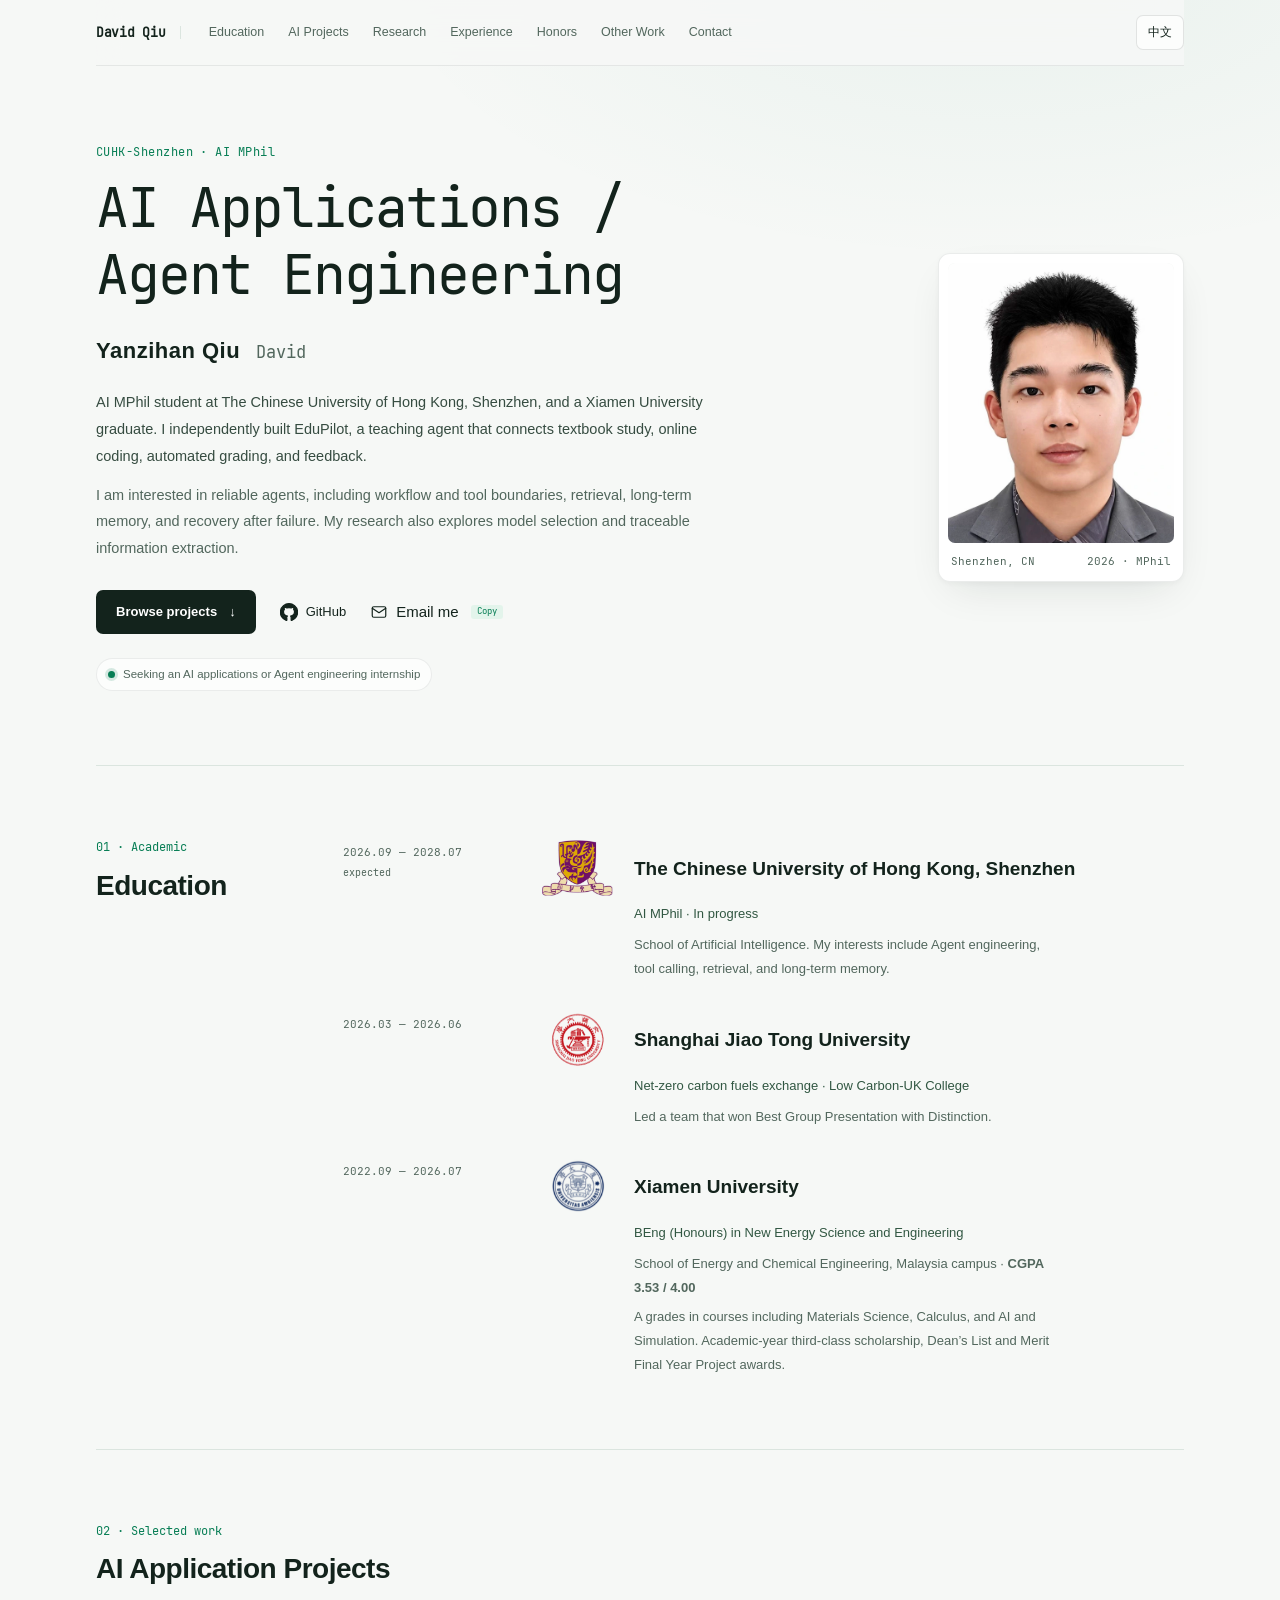
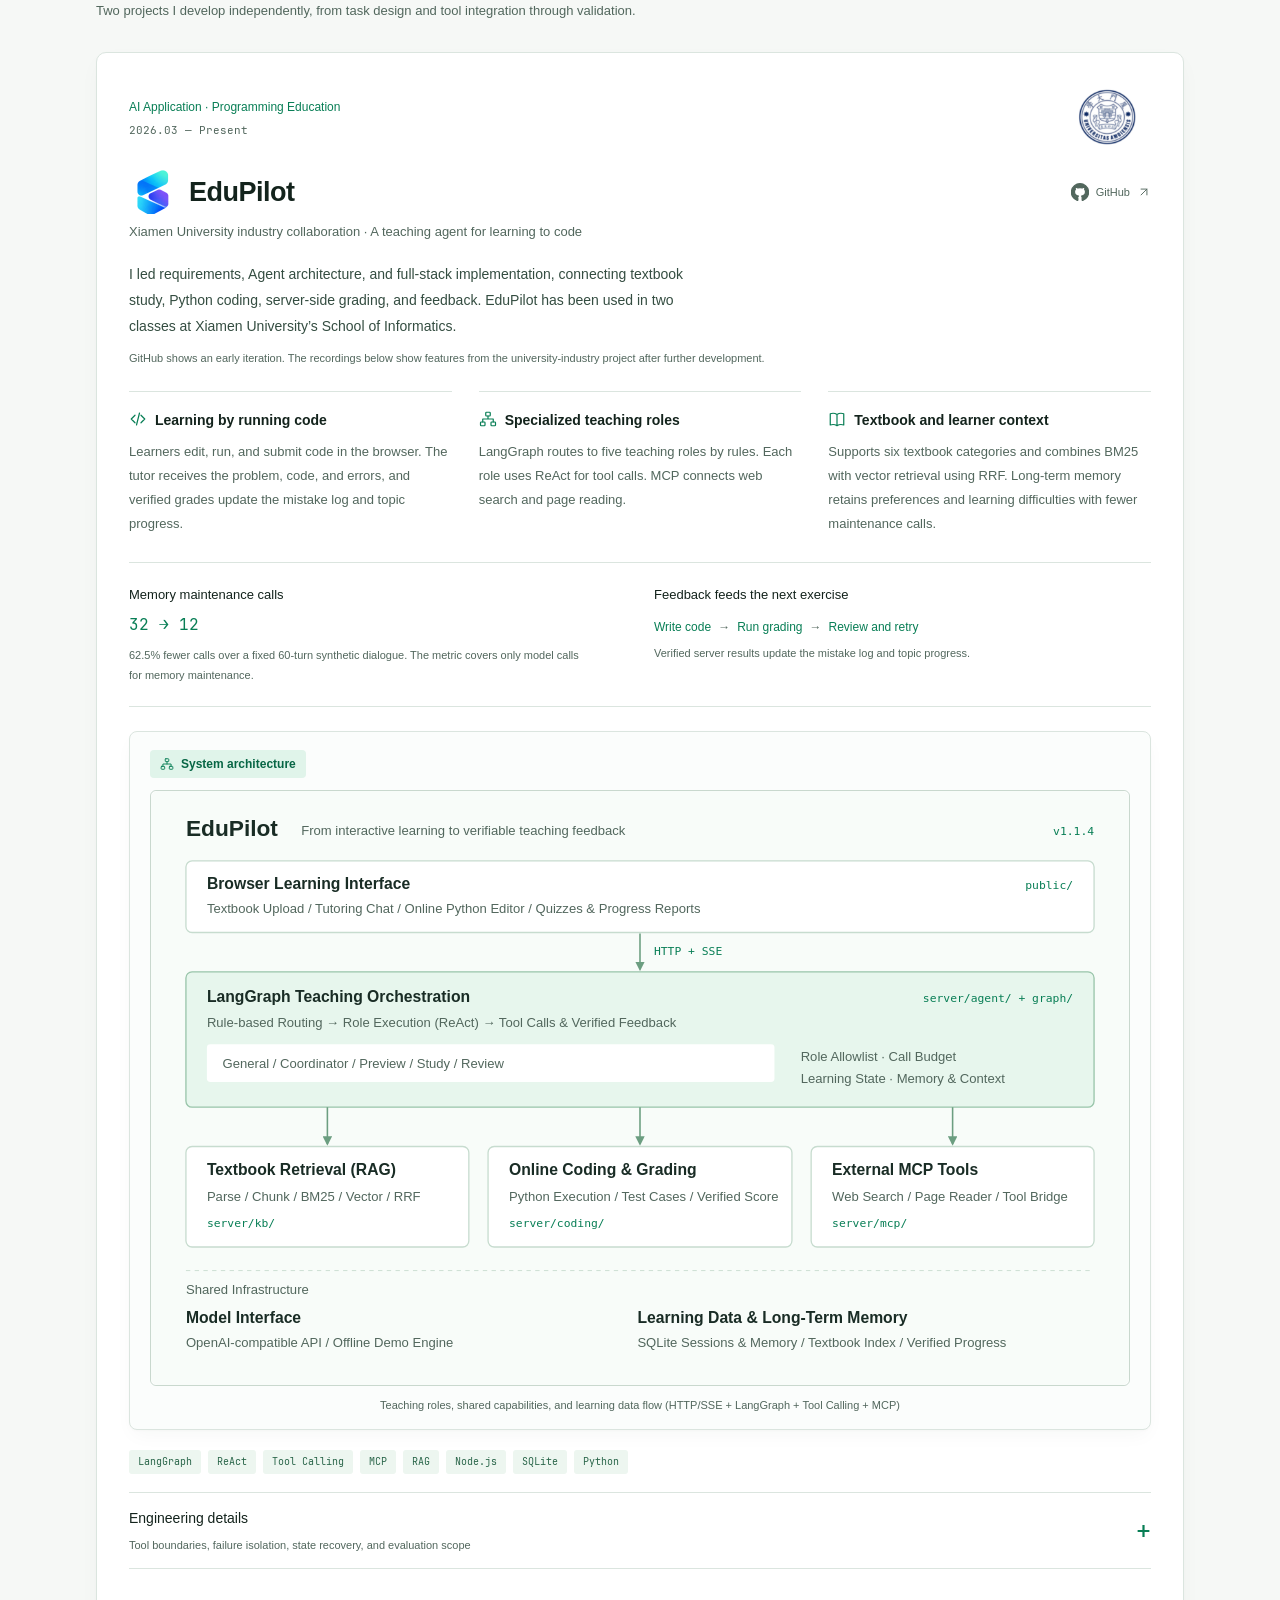
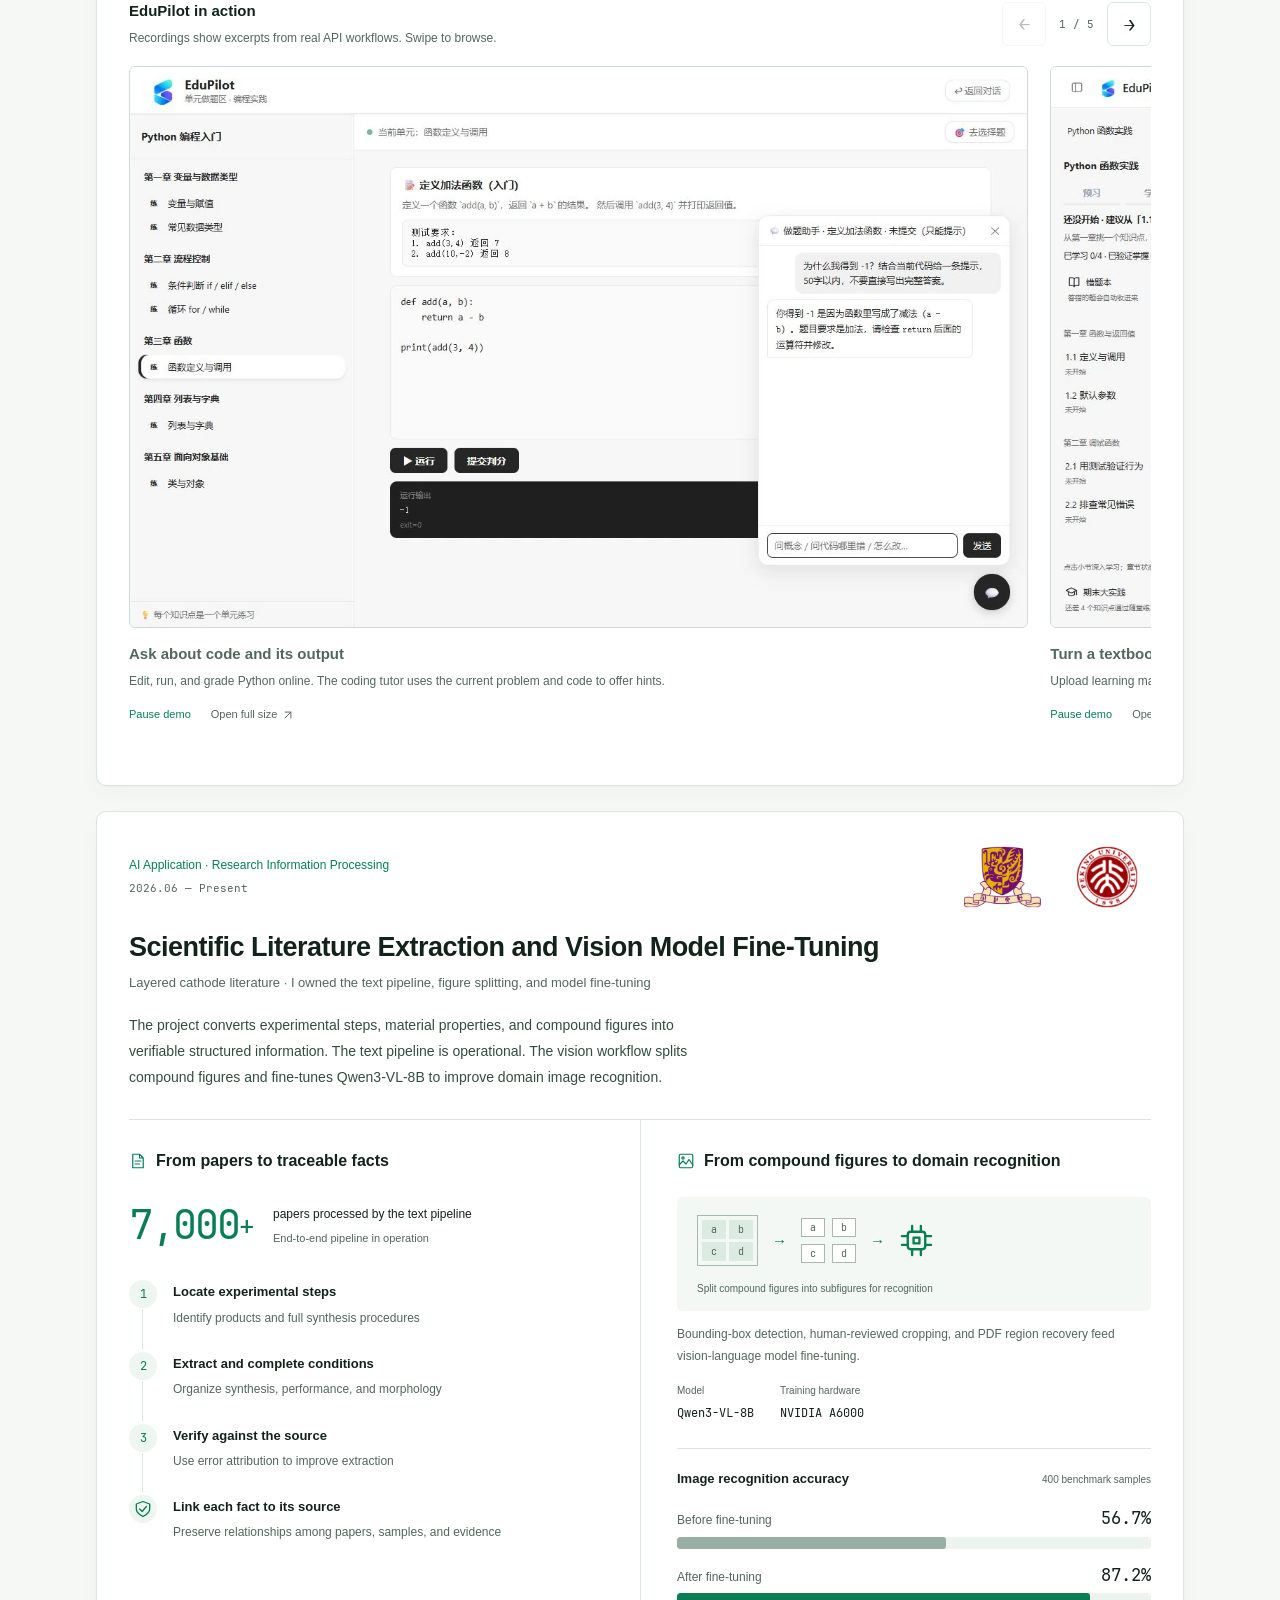
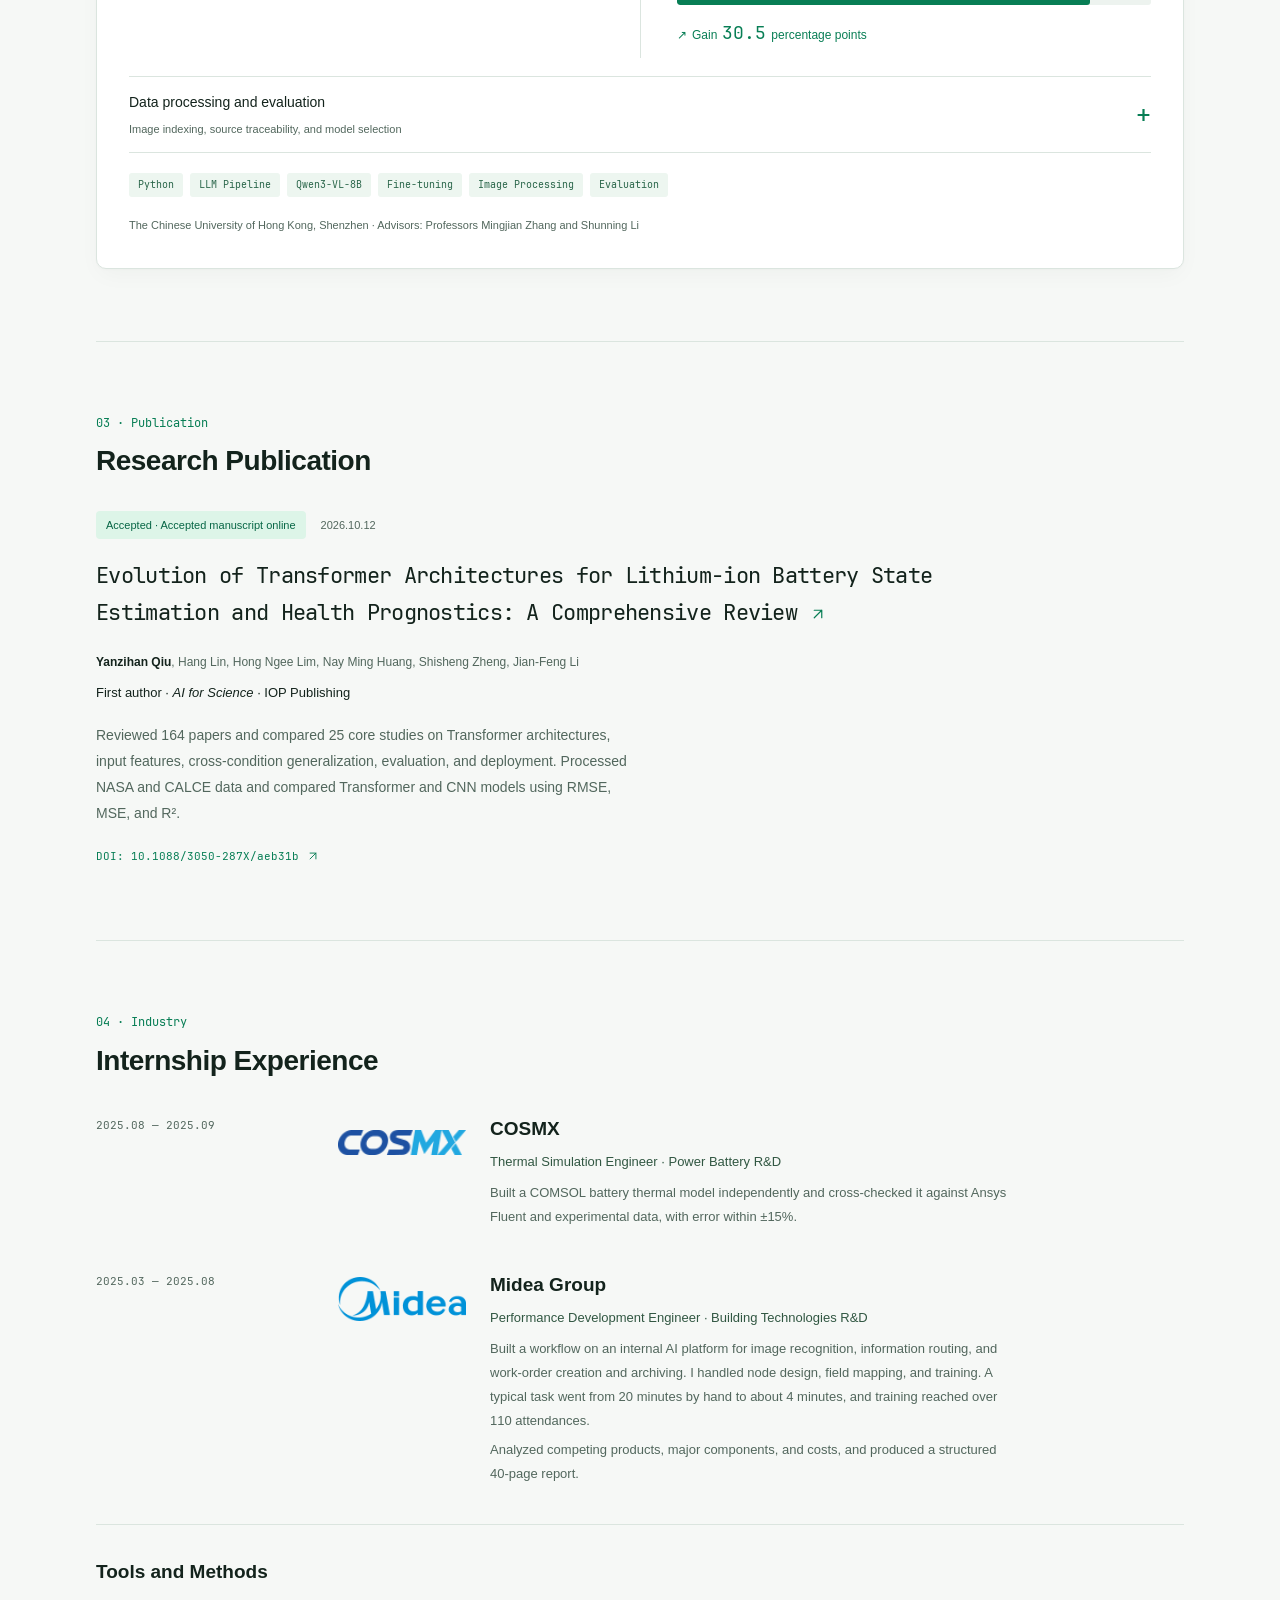
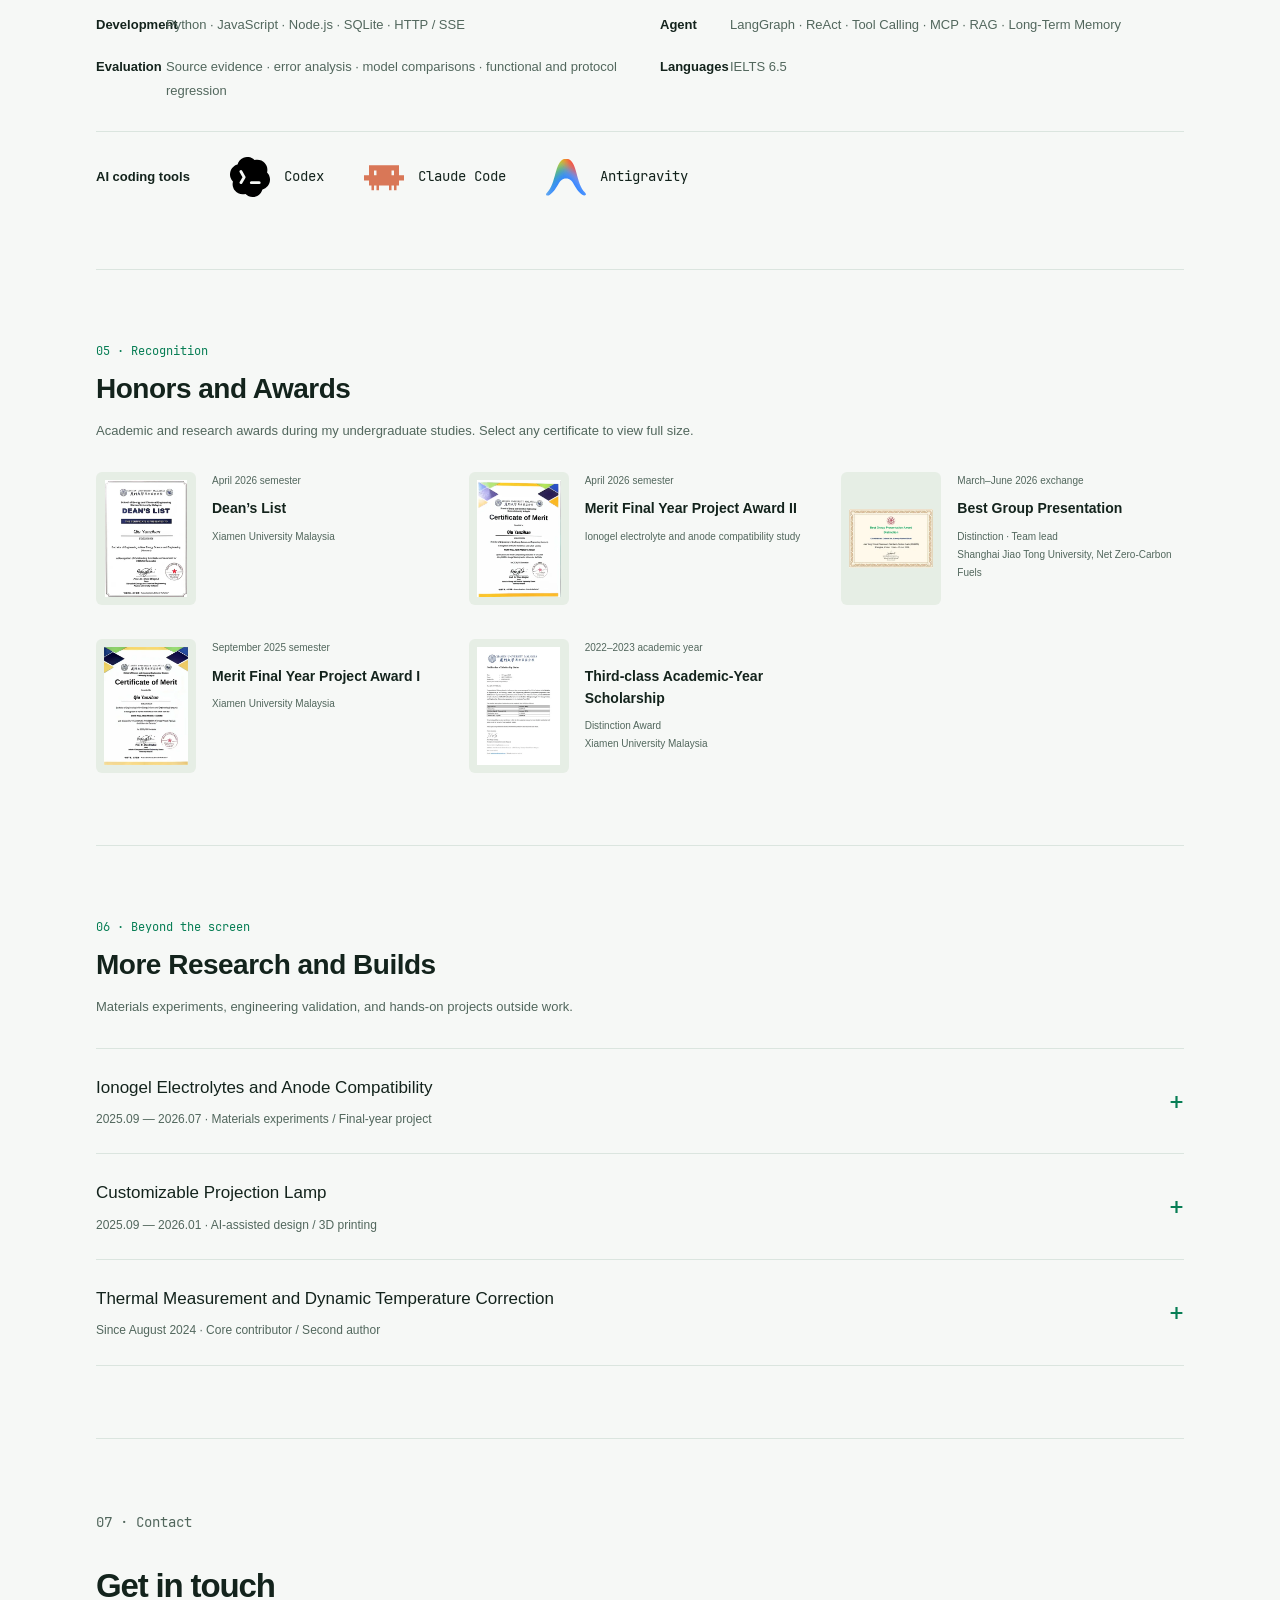
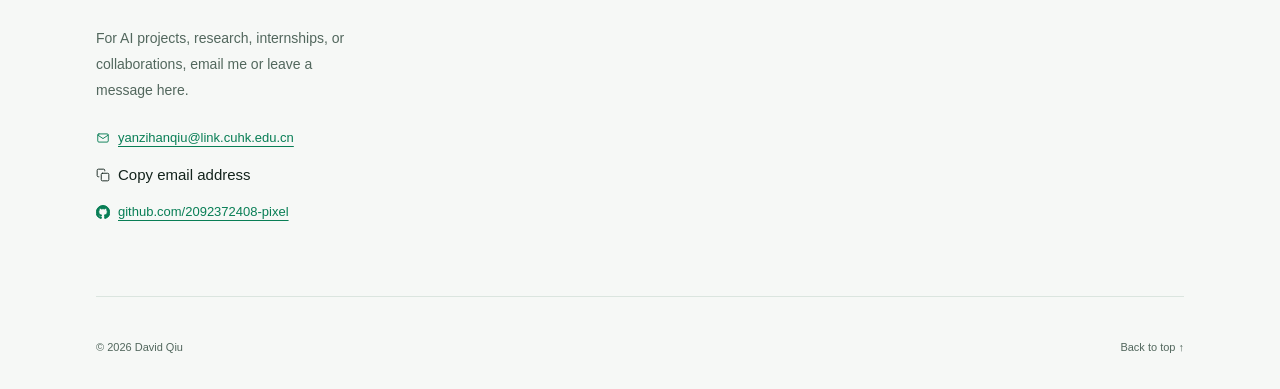
==== commit a7b4ae7d: "feat(ui): editorial polish, studio portrait card, reading progress, first-visit sprout welcome guide" ====
--- a/en.html
+++ b/en.html
@@ -26,9 +26,9 @@
   <link rel="alternate" hreflang="x-default" href="https://qiuyanzihan.space/">
   <link rel="icon" href="favicon.svg" type="image/svg+xml">
   <link rel="preload" href="fonts/JetBrainsMono-Regular.woff2" as="font" type="font/woff2" crossorigin>
-  <link rel="stylesheet" href="styles.css?v=20261124-3">
-  <script src="script.js?v=20261124-3" defer></script>
-  <script src="portfolio.js?v=20261124-3" defer></script>
+  <link rel="stylesheet" href="styles.css?v=20261124-5">
+  <script src="script.js?v=20261124-5" defer></script>
+  <script src="portfolio.js?v=20261124-5" defer></script>
   <script type="application/ld+json">
   {
     "@context": "https://schema.org",
@@ -75,6 +75,7 @@
 
   <div class="site-shell">
     <header class="profile">
+      <a class="brand-mark" href="#about" aria-label="Back to top">David Qiu</a>
       <nav class="section-nav" aria-label="Page navigation">
         <a href="#education">Education</a>
         <a href="#work">AI Projects</a>
@@ -85,11 +86,13 @@
         <a href="#contact">Contact</a>
       </nav>
       <a class="language-link" href="./" lang="zh-CN" hreflang="zh-CN" aria-label="切换到简体中文">中文</a>
+      <span class="scroll-progress" aria-hidden="true"></span>
     </header>
 
     <main id="main">
       <section id="about" class="intro-section" aria-labelledby="intro-heading">
         <div class="hero-copy">
+          <p class="hero-kicker">CUHK-Shenzhen · AI MPhil</p>
           <h1 id="intro-heading" class="direction-heading" aria-label="AI Applications / Agent Engineering"><span class="direction-line" aria-hidden="true">AI Applications /</span><span class="direction-line" aria-hidden="true">Agent Engineering</span></h1>
           <p class="identity-line"><span class="name-cn">Yanzihan Qiu</span><span class="name-en" lang="en">David</span></p>
           <p class="intro-copy">AI MPhil student at The Chinese University of Hong Kong, Shenzhen, and a Xiamen University graduate. I independently built EduPilot, a teaching agent that connects textbook study, online coding, automated grading, and feedback.</p>
@@ -102,8 +105,10 @@
           <p class="availability"><span></span>Seeking an AI applications or Agent engineering internship</p>
         </div>
         <aside class="hero-profile" aria-label="Portrait and location">
-          <div class="portrait-wrap"><img class="portrait" src="images/portrait.webp" srcset="images/portrait.webp 544w, images/portrait@2x.webp 800w" sizes="(max-width: 600px) 144px, 224px" width="544" height="680" alt="Portrait of David Qiu" fetchpriority="high" decoding="sync"></div>
-          <div class="portrait-caption"><span>Shenzhen, CN</span></div>
+          <div class="portrait-card">
+            <div class="portrait-wrap"><img class="portrait" src="images/portrait.webp" srcset="images/portrait.webp 544w, images/portrait@2x.webp 800w" sizes="(max-width: 600px) 144px, 224px" width="544" height="680" alt="Portrait of David Qiu" fetchpriority="high" decoding="sync"></div>
+            <div class="portrait-caption"><span>Shenzhen, CN</span><span>2026 · MPhil</span></div>
+          </div>
         </aside>
       </section>
 
@@ -290,10 +295,23 @@
   <div id="toast" class="toast" role="status" aria-live="polite" aria-hidden="true"></div>
 
   <aside id="portfolio-assistant" hidden>
+    <div class="assistant-backdrop" hidden></div>
+    <div class="assistant-guide-card" role="region" aria-label="Quick tour" hidden>
+      <div class="guide-card-top">
+        <p class="guide-card-title">Welcome to David’s portfolio</p>
+        <button type="button" class="guide-card-dismiss" aria-label="Dismiss guide"><svg class="icon small" aria-hidden="true"><use href="#icon-close"/></svg></button>
+      </div>
+      <p class="guide-card-desc">Jump straight to a highlight, or click me anytime to ask about his work.</p>
+      <div class="guide-card-actions">
+        <button type="button" class="guide-jump-btn" data-jump="#edupilot">Explore EduPilot</button>
+        <button type="button" class="guide-jump-btn" data-jump="#literature">Research &amp; VLM</button>
+        <button type="button" class="guide-open-btn">Open guide →</button>
+      </div>
+    </div>
     <button class="assistant-launch" type="button" aria-label="Open portfolio guide" aria-expanded="false" aria-controls="assistant-panel">
-      <img class="assistant-mascot" src="images/assistant-sprout.webp" alt="" width="76" height="76" decoding="async">
+      <span class="assistant-context-tip" aria-hidden="true"></span>
+      <img class="assistant-mascot" src="images/assistant-sprout.webp" alt="" width="74" height="74" decoding="async">
     </button>
-    <p class="assistant-hint" hidden></p>
     <section id="assistant-panel" class="assistant-panel" aria-labelledby="assistant-title" hidden>
       <header class="assistant-top">
         <div class="assistant-brand">
@@ -319,7 +337,7 @@
           <input id="assistant-input" type="text" required maxlength="400" autocomplete="off">
           <button type="submit" class="assistant-send"><svg class="icon small" aria-hidden="true"><use href="#icon-send"/></svg></button>
         </form>
-        <p class="assistant-note">Generated from public portfolio content for reference.</p>
+        <p class="assistant-note">Compiled from public portfolio details for quick browsing.</p>
       </div>
     </section>
   </aside>
--- a/styles.css
+++ b/styles.css
@@ -7,14 +7,14 @@
 }
 :root {
   color-scheme: light;
-  --paper: #f3f8f5;
+  --paper: #f6f8f6;
   --panel: #fff;
-  --ink: #192c25;
+  --ink: #13231c;
   --muted: #52675d;
-  --line: #d6e3db;
+  --line: #dbe5df;
   --accent: #087e55;
-  --accent-strong: #086844;
-  --soft: #d9f7e8;
+  --accent-strong: #076645;
+  --soft: #ddf5e8;
   --mono: "JetBrains Mono", ui-monospace, SFMono-Regular, Menlo, Consolas, "Liberation Mono", monospace;
   font-family: -apple-system, BlinkMacSystemFont, "PingFang SC", "Hiragino Sans GB", "Microsoft YaHei", "Segoe UI", sans-serif;
   color: var(--ink);
@@ -25,7 +25,10 @@
 }
 * { box-sizing: border-box; }
 html { scroll-behavior: smooth; scroll-padding-top: 90px; }
-body { margin: 0; }
+body {
+  margin: 0;
+  background: radial-gradient(ellipse 68% 420px at 78% -40px, rgba(8, 126, 85, 0.055), transparent 72%) no-repeat var(--paper);
+}
 ::selection { background: #b7efd0; color: #112b20; }
 button, a { -webkit-tap-highlight-color: transparent; }
 a { color: inherit; text-decoration: none; }
@@ -43,48 +46,119 @@
 .sr-only { position: absolute; width: 1px; height: 1px; padding: 0; margin: -1px; overflow: hidden; clip-path: inset(50%); white-space: nowrap; border: 0; }
 
 /* Layout & Header */
-.site-shell { max-width: 1240px; margin: 0 auto; padding: 0 56px; }
-.profile { position: sticky; top: 0; z-index: 3; min-height: 68px; display: flex; align-items: center; gap: 16px; border-bottom: 1px solid var(--line); background: rgba(243, 248, 245, 0.94); backdrop-filter: blur(10px); -webkit-backdrop-filter: blur(10px); }
-.section-nav { display: flex; align-items: center; gap: 28px; min-width: 0; }
-.section-nav a { position: relative; white-space: nowrap; color: var(--muted); font-size: 12px; padding: 22px 0; transition: color .15s ease; }
+.site-shell { max-width: 1200px; margin: 0 auto; padding: 0 56px; }
+.profile {
+  position: sticky;
+  top: 0;
+  z-index: 5;
+  min-height: 66px;
+  display: flex;
+  align-items: center;
+  gap: 28px;
+  border-bottom: 1px solid rgba(25, 44, 37, 0.08);
+  background: rgba(246, 248, 246, 0.88);
+  backdrop-filter: blur(12px);
+  -webkit-backdrop-filter: blur(12px);
+}
+.brand-mark {
+  font: 600 13px/1 var(--mono);
+  letter-spacing: -.02em;
+  color: var(--ink);
+  white-space: nowrap;
+  flex-shrink: 0;
+  padding-right: 14px;
+  border-right: 1px solid var(--line);
+}
+.brand-mark:hover { color: var(--accent); }
+.section-nav { display: flex; align-items: center; gap: 24px; min-width: 0; }
+.section-nav a { position: relative; white-space: nowrap; color: var(--muted); font-size: 12.5px; padding: 21px 0; transition: color .15s ease; }
 .section-nav a[aria-current], .section-nav a:hover { color: var(--accent); }
 .section-nav a[aria-current]::after { content: ""; position: absolute; bottom: 13px; left: 0; right: 0; height: 2px; background: var(--accent); border-radius: 2px; }
-.language-link { margin-left: auto; padding: 6px 11px; border: 1px solid var(--line); border-radius: 8px; background: rgba(255, 255, 255, 0.65); font-size: 12px; font-weight: 500; white-space: nowrap; transition: border-color .15s, background .15s, color .15s; }
-.language-link:hover { border-color: #a6cbb6; background: #fff; color: var(--accent); }
+.language-link { margin-left: auto; padding: 5px 11px; border: 1px solid rgba(25, 44, 37, 0.12); border-radius: 7px; background: rgba(255, 255, 255, 0.72); font-size: 12px; font-weight: 500; white-space: nowrap; transition: border-color .15s, background .15s, color .15s; }
+.language-link:hover { border-color: #9ec4b0; background: #fff; color: var(--accent); }
 .language-link:focus-visible { outline: 2px solid var(--accent); outline-offset: 3px; }
+.scroll-progress {
+  position: absolute;
+  left: 0;
+  right: 0;
+  bottom: -1px;
+  height: 2px;
+  background: linear-gradient(90deg, var(--accent), #25a776);
+  transform: scaleX(0);
+  transform-origin: left;
+  pointer-events: none;
+  opacity: .8;
+}
 html[lang="en"] {
   font-family: -apple-system, BlinkMacSystemFont, "Segoe UI", Roboto, "Helvetica Neue", Arial, "PingFang SC", "Microsoft YaHei", sans-serif;
 }
-html[lang="en"] .section-nav { gap: clamp(12px, 2.5vw, 28px); }
+html[lang="en"] .section-nav { gap: clamp(12px, 2.2vw, 24px); }
 html[lang="en"] .direction-line { white-space: normal; }
 
 main { min-width: 0; }
-section { padding: 68px 0; border-bottom: 1px solid var(--line); }
+section { padding: 72px 0; border-bottom: 1px solid var(--line); }
+
+/* Editorial Scroll Reveal & Spotlight */
+.reveal-ready { opacity: 0; transform: translateY(14px); transition: opacity .58s ease, transform .58s cubic-bezier(.22, 1, .36, 1); }
+.reveal-ready.is-revealed { opacity: 1; transform: none; }
+.is-spotlight { animation: target-spotlight 1.8s ease; }
+@keyframes target-spotlight {
+  0% { box-shadow: 0 0 0 0 rgba(8, 126, 85, 0); }
+  18% { box-shadow: 0 0 0 4px rgba(8, 126, 85, 0.22), 0 12px 32px rgba(8, 126, 85, 0.08); }
+  100% { box-shadow: 0 0 0 0 rgba(8, 126, 85, 0); }
+}
 
 /* Hero */
-.intro-section { display: grid; grid-template-columns: minmax(0, 1fr) 224px; gap: 90px; align-items: center; padding: 72px 0 68px; }
-.direction-heading { font: 400 clamp(48px, 4.5vw, 64px)/1.3 var(--mono); letter-spacing: -2px; margin-bottom: 24px; }
-.direction-line { display: block; min-height: 1.3em; white-space: nowrap; }
-.direction-line.is-typing::after { content: "▍"; color: var(--accent); font-size: .75em; }
-.identity-line { display: flex; align-items: baseline; gap: 17px; margin-bottom: 19px; }
-.name-cn { font-size: 22px; letter-spacing: 1px; font-weight: 600; }
-.name-en { font: 18px/1.5 var(--mono); color: var(--muted); }
-.intro-copy { font-size: 14px; color: var(--muted); max-width: 43em; }
-.intro-copy.secondary { margin-top: 12px; }
-.intro-links { display: flex; align-items: center; flex-wrap: wrap; gap: 26px; margin-top: 25px; }
-.primary-button { display: inline-flex; align-items: center; justify-content: center; gap: 14px; min-height: 44px; background: var(--accent); color: white; font-size: 13px; font-weight: 600; padding: 9px 19px; border-radius: 6px; white-space: nowrap; transition: background .16s ease, transform .16s ease; }
-.primary-button:hover { background: var(--accent-strong); color: white; transform: translateY(-1px); }
+.intro-section { display: grid; grid-template-columns: minmax(0, 1fr) 246px; gap: 80px; align-items: center; padding: 78px 0 74px; }
+.hero-kicker { font: 500 11.5px/1.4 var(--mono); color: var(--accent); letter-spacing: .04em; margin-bottom: 14px; }
+.direction-heading { font: 500 clamp(44px, 4.3vw, 60px)/1.22 var(--mono); letter-spacing: -2px; margin-bottom: 22px; color: var(--ink); }
+.direction-line { display: block; min-height: 1.22em; white-space: nowrap; }
+.identity-line { display: flex; align-items: baseline; gap: 16px; margin-bottom: 18px; }
+.name-cn { font-size: 22px; letter-spacing: .5px; font-weight: 600; }
+.name-en { font: 17px/1.5 var(--mono); color: var(--muted); }
+.intro-copy { font-size: 14.5px; color: #364c41; max-width: 44em; }
+.intro-copy.secondary { margin-top: 12px; color: var(--muted); }
+.intro-links { display: flex; align-items: center; flex-wrap: wrap; gap: 24px; margin-top: 28px; }
+.primary-button { display: inline-flex; align-items: center; justify-content: center; gap: 12px; min-height: 44px; background: var(--ink); color: white; font-size: 13px; font-weight: 600; padding: 9px 20px; border-radius: 7px; white-space: nowrap; transition: background .18s ease, transform .18s ease, box-shadow .18s ease; }
+.primary-button:hover { background: var(--accent); color: white; transform: translateY(-1px); box-shadow: 0 8px 20px -6px rgba(8, 126, 85, 0.42); }
 .text-link { display: inline-flex; align-items: center; gap: 8px; font-size: 13px; cursor: pointer; }
 button.text-link { background: none; border: none; padding: 0; color: inherit; font: inherit; }
 button.text-link:hover { color: var(--accent); }
 .copy-trigger { cursor: pointer; transition: color .15s ease; }
-.copy-badge { display: inline-block; font: 9px/1.3 var(--mono); color: var(--accent); background: #e0f4ea; padding: 1px 6px; border-radius: 3px; margin-left: 4px; vertical-align: 1px; transition: background .18s, color .18s, transform .18s; }
+.copy-badge { display: inline-block; font: 9px/1.3 var(--mono); color: var(--accent); background: #e3f4eb; padding: 1px 6px; border-radius: 3px; margin-left: 4px; vertical-align: 1px; transition: background .18s, color .18s, transform .18s; }
 .copy-trigger:hover .copy-badge { background: var(--accent); color: white; transform: scale(1.05); }
-.availability { display: flex; align-items: center; gap: 8px; font-size: 11px; color: var(--muted); margin-top: 22px; }
+.availability { display: inline-flex; align-items: center; gap: 8px; font-size: 11.5px; color: var(--muted); margin-top: 24px; padding: 5px 11px; border: 1px solid rgba(25, 44, 37, 0.08); border-radius: 99px; background: rgba(255, 255, 255, 0.65); }
 .availability span { width: 7px; height: 7px; border-radius: 50%; background: var(--accent); box-shadow: 0 0 0 3px rgba(8, 126, 85, 0.16); }
-.hero-profile { width: 224px; }
-.portrait { width: 224px; height: 280px; object-fit: contain; border-radius: 6px; }
-.portrait-caption { display: flex; justify-content: space-between; gap: 10px; font: 10px/1.8 var(--mono); color: var(--muted); margin-top: 12px; }
+
+/* Studio-Framed Portrait Card */
+.hero-profile { width: 246px; }
+.portrait-card {
+  padding: 9px 9px 11px;
+  border: 1px solid rgba(25, 44, 37, 0.09);
+  border-radius: 12px;
+  background: #ffffff;
+  box-shadow: 0 16px 40px -14px rgba(19, 35, 28, 0.12), 0 2px 6px rgba(19, 35, 28, 0.04);
+  transition: transform .28s cubic-bezier(.22, 1, .36, 1), box-shadow .28s ease;
+}
+.portrait-card:hover { transform: translateY(-2px); box-shadow: 0 22px 48px -16px rgba(19, 35, 28, 0.16); }
+.portrait-wrap { overflow: hidden; border-radius: 7px; background: #f2f6f3; }
+.portrait { width: 100%; height: 280px; object-fit: cover; object-position: center 20%; }
+.portrait-caption { display: flex; justify-content: space-between; gap: 10px; font: 10.5px/1.6 var(--mono); color: var(--muted); margin-top: 10px; padding: 0 3px; }
+
+@media (prefers-reduced-motion: no-preference) {
+  .hero-copy > * { animation: hero-rise .55s cubic-bezier(.22, 1, .36, 1) both; }
+  .hero-copy > *:nth-child(2) { animation-delay: .05s; }
+  .hero-copy > *:nth-child(3) { animation-delay: .10s; }
+  .hero-copy > *:nth-child(4) { animation-delay: .15s; }
+  .hero-copy > *:nth-child(5) { animation-delay: .19s; }
+  .hero-copy > *:nth-child(6) { animation-delay: .24s; }
+  .hero-copy > *:nth-child(7) { animation-delay: .28s; }
+  .portrait-card { animation: hero-rise .62s cubic-bezier(.22, 1, .36, 1) .14s both; }
+  @keyframes hero-rise {
+    from { opacity: 0; transform: translateY(12px); }
+    to { opacity: 1; transform: none; }
+  }
+}
 
 /* Sections & Cards */
 .eyebrow { font: 12px/1.6 var(--mono); color: var(--accent); margin-bottom: 7px; }
@@ -345,18 +419,37 @@
 #portfolio-assistant button { cursor: pointer; }
 #portfolio-assistant :focus-visible { outline: 2px solid var(--accent); outline-offset: 2px; }
 
-/* Signature Sprout Launcher — Clean, Grounded, Zero Clutter */
+/* Backdrop for Slide-Over Companion Drawer */
+.assistant-backdrop {
+  position: fixed;
+  inset: 0;
+  z-index: 11;
+  background: rgba(19, 35, 28, 0.16);
+  backdrop-filter: blur(2px);
+  -webkit-backdrop-filter: blur(2px);
+  opacity: 0;
+  transition: opacity .2s ease;
+}
+.assistant-backdrop.is-open { opacity: 1; }
+
+/* Signature Sprout Launcher — Grounded in Right Margin */
 .assistant-launch {
   position: relative;
+  z-index: 12;
   display: block;
-  width: 76px;
-  height: 76px;
+  width: 74px;
+  height: 74px;
   margin-left: auto;
   padding: 0;
   border: 0;
   border-radius: 50%;
   background: transparent;
-  transition: transform .22s cubic-bezier(.2, .8, .2, 1);
+  transition: transform .22s cubic-bezier(.2, .8, .2, 1), opacity .18s ease;
+}
+#portfolio-assistant.is-drawer-open .assistant-launch {
+  opacity: 0;
+  pointer-events: none;
+  transform: scale(0.85);
 }
 .assistant-launch:hover { transform: translateY(-3px); }
 .assistant-launch:active { transform: translateY(0) scale(0.96); }
@@ -370,49 +463,150 @@
   transition: filter .22s ease;
 }
 .assistant-launch:hover .assistant-mascot {
-  filter: drop-shadow(0 10px 18px rgba(25, 44, 37, 0.2));
-}
-
-.assistant-hint {
+  filter: drop-shadow(0 10px 18px rgba(25, 44, 37, 0.22));
+}
+
+/* Context-Aware Hover Micro-Tip */
+.assistant-context-tip {
   position: absolute;
   right: 84px;
-  bottom: 22px;
+  top: 50%;
+  transform: translateY(-50%) translateX(6px);
   width: max-content;
-  max-width: min(210px, calc(100vw - 118px));
-  margin: 0;
+  max-width: 240px;
   padding: 7px 12px;
   border: 1px solid rgba(25, 44, 37, 0.1);
-  border-radius: 10px;
+  border-radius: 9px;
   background: rgba(255, 255, 255, 0.96);
   backdrop-filter: blur(8px);
   -webkit-backdrop-filter: blur(8px);
-  box-shadow: 0 8px 24px rgba(20, 40, 31, 0.08);
-  color: var(--assistant-ink);
-  font-size: 12.5px;
+  box-shadow: 0 8px 24px rgba(19, 35, 28, 0.09);
+  color: var(--assistant-ink);
+  font-size: 12px;
   font-weight: 500;
   line-height: 1.4;
+  white-space: nowrap;
+  opacity: 0;
   pointer-events: none;
-}
-
-/* Pure White Seamless Sheet */
+  transition: opacity .18s ease, transform .2s cubic-bezier(.2, .8, .2, 1);
+}
+.assistant-launch:hover .assistant-context-tip,
+.assistant-launch:focus-visible .assistant-context-tip {
+  opacity: 1;
+  transform: translateY(-50%) translateX(0);
+}
+
+/* First-Visit Interactive Welcome Guide Card (Compact Low-Profile) */
+.assistant-guide-card {
+  position: absolute;
+  right: 84px;
+  bottom: 4px;
+  z-index: 12;
+  width: 300px;
+  padding: 11px 13px 12px;
+  border: 1px solid rgba(25, 44, 37, 0.11);
+  border-radius: 13px;
+  background: rgba(255, 255, 255, 0.97);
+  backdrop-filter: blur(12px);
+  -webkit-backdrop-filter: blur(12px);
+  box-shadow: 0 16px 40px -10px rgba(19, 35, 28, 0.15), 0 2px 8px rgba(19, 35, 28, 0.05);
+  opacity: 0;
+  transform: translateY(8px) scale(0.97);
+  transform-origin: bottom right;
+  transition: opacity .22s ease, transform .24s cubic-bezier(.22, 1, .36, 1);
+}
+.assistant-guide-card.is-visible {
+  opacity: 1;
+  transform: none;
+}
+.guide-card-top {
+  display: flex;
+  align-items: center;
+  justify-content: space-between;
+  gap: 8px;
+  margin-bottom: 2px;
+}
+.guide-card-title {
+  margin: 0;
+  font-size: 13px;
+  font-weight: 600;
+  color: var(--assistant-ink);
+}
+.guide-card-dismiss {
+  width: 22px;
+  height: 22px;
+  border: 0;
+  border-radius: 6px;
+  background: transparent;
+  color: var(--assistant-muted);
+  display: grid;
+  place-items: center;
+  flex-shrink: 0;
+}
+.guide-card-dismiss:hover { background: var(--assistant-subtle); color: var(--assistant-ink); }
+.guide-card-desc {
+  margin: 0 0 9px;
+  font-size: 11.5px;
+  line-height: 1.5;
+  color: var(--assistant-muted);
+}
+.guide-card-actions {
+  display: grid;
+  grid-template-columns: repeat(2, minmax(0, 1fr));
+  gap: 6px;
+}
+.guide-jump-btn, .guide-open-btn {
+  width: 100%;
+  padding: 6px 8px;
+  border-radius: 7px;
+  text-align: center;
+  font-size: 12px;
+  font-weight: 500;
+  line-height: 1.3;
+  white-space: nowrap;
+  overflow: hidden;
+  text-overflow: ellipsis;
+  transition: background .15s ease, color .15s ease, border-color .15s ease;
+}
+.guide-jump-btn {
+  border: 1px solid rgba(25, 44, 37, 0.09);
+  background: #f8fbf9;
+  color: var(--assistant-ink);
+}
+.guide-jump-btn:hover {
+  border-color: rgba(8, 126, 85, 0.35);
+  background: #edf6f0;
+  color: var(--accent-strong);
+}
+.guide-open-btn {
+  grid-column: 1 / -1;
+  border: 0;
+  background: var(--assistant-ink);
+  color: #ffffff;
+  margin-top: 1px;
+}
+.guide-open-btn:hover { background: var(--accent); }
+
+/* Right-Side Architectural Slide-Over Drawer (Zero Content Collision) */
 .assistant-panel {
-  position: absolute;
-  right: 0;
-  bottom: 86px;
+  position: fixed;
+  top: 14px;
+  right: 14px;
+  bottom: 14px;
+  z-index: 13;
   display: grid;
   grid-template-rows: auto minmax(0, 1fr) auto;
-  width: min(416px, calc(100vw - 32px));
-  height: min(568px, calc(100dvh - 118px - env(safe-area-inset-bottom)));
+  width: min(416px, calc(100vw - 28px));
+  height: auto;
   overflow: hidden;
   padding: 0;
   border: 1px solid rgba(25, 44, 37, 0.11);
   border-radius: 16px;
   background: var(--assistant-surface);
-  box-shadow: 0 24px 64px -12px rgba(17, 36, 28, 0.16), 0 4px 16px -4px rgba(17, 36, 28, 0.06);
+  box-shadow: 0 28px 72px -12px rgba(17, 36, 28, 0.22), 0 4px 16px -4px rgba(17, 36, 28, 0.08);
   opacity: 0;
-  transform: translateY(10px) scale(0.985);
-  transform-origin: bottom right;
-  transition: opacity .18s ease, transform .22s cubic-bezier(.2, .8, .2, 1);
+  transform: translateX(26px);
+  transition: opacity .2s ease, transform .24s cubic-bezier(.22, 1, .36, 1);
 }
 .assistant-panel.is-open {
   opacity: 1;
@@ -765,7 +959,8 @@
 
 @media (max-width: 900px) {
   html { scroll-padding-top: 80px; }
-  .profile { min-height: 58px; gap: 10px; }
+  .profile { min-height: 58px; gap: 12px; }
+  .brand-mark { display: none; }
   .section-nav {
     flex: 1;
     gap: 16px;
@@ -778,10 +973,10 @@
   .section-nav::-webkit-scrollbar { display: none; }
   .section-nav a { padding: 14px 0 16px; font-size: 12px; }
   .section-nav a[aria-current]::after { bottom: 7px; }
-  .intro-section { grid-template-columns: minmax(0, 1fr) 176px; gap: 30px; padding: 50px 0; }
-  .hero-profile { width: 176px; }
-  .portrait { width: 176px; height: 220px; }
-  .direction-heading { font-size: 44px; }
+  .intro-section { grid-template-columns: minmax(0, 1fr) 196px; gap: 34px; padding: 50px 0; }
+  .hero-profile { width: 196px; }
+  .portrait { height: 224px; }
+  .direction-heading { font-size: 42px; }
   .portrait-caption { flex-direction: column; gap: 0; }
   section { padding: 52px 0; }
   .section-heading h2 { font-size: 26px; }
@@ -815,9 +1010,9 @@
   .intro-links { gap: 22px; margin-top: 22px; }
   .primary-button { font-size: 12px; padding: 8px 14px; }
   .text-link { font-size: 12px; }
-  .hero-profile { width: 100%; display: grid; grid-template-columns: 144px minmax(0, 1fr); gap: 8px 24px; align-items: end; }
-  .portrait { width: 144px; height: 180px; }
-  .portrait-caption { font-size: 10px; gap: 5px; margin-top: 0; }
+  .hero-profile { width: 100%; max-width: 220px; }
+  .portrait { height: 210px; }
+  .portrait-caption { font-size: 10px; gap: 5px; }
   .availability { font-size: 10px; }
   .resume-section { display: block; }
   .resume-section .section-heading { margin-bottom: 25px; }
@@ -880,14 +1075,13 @@
 @media (max-width: 480px) {
   #portfolio-assistant { right: max(12px, env(safe-area-inset-right)); bottom: calc(12px + env(safe-area-inset-bottom)); }
   .assistant-launch { width: 64px; height: 64px; }
-  .assistant-hint { right: 72px; bottom: 18px; }
+  .assistant-context-tip, .assistant-guide-card { display: none; }
   .assistant-panel {
-    position: fixed;
-    left: max(12px, env(safe-area-inset-left));
-    right: max(12px, env(safe-area-inset-right));
-    bottom: calc(82px + env(safe-area-inset-bottom));
+    top: 10px;
+    left: 10px;
+    right: 10px;
+    bottom: calc(10px + env(safe-area-inset-bottom));
     width: auto;
-    height: min(540px, calc(100dvh - 100px - env(safe-area-inset-bottom)));
   }
   .assistant-messages { padding: 16px 15px 14px; }
   .assistant-form input { font-size: 16px; }
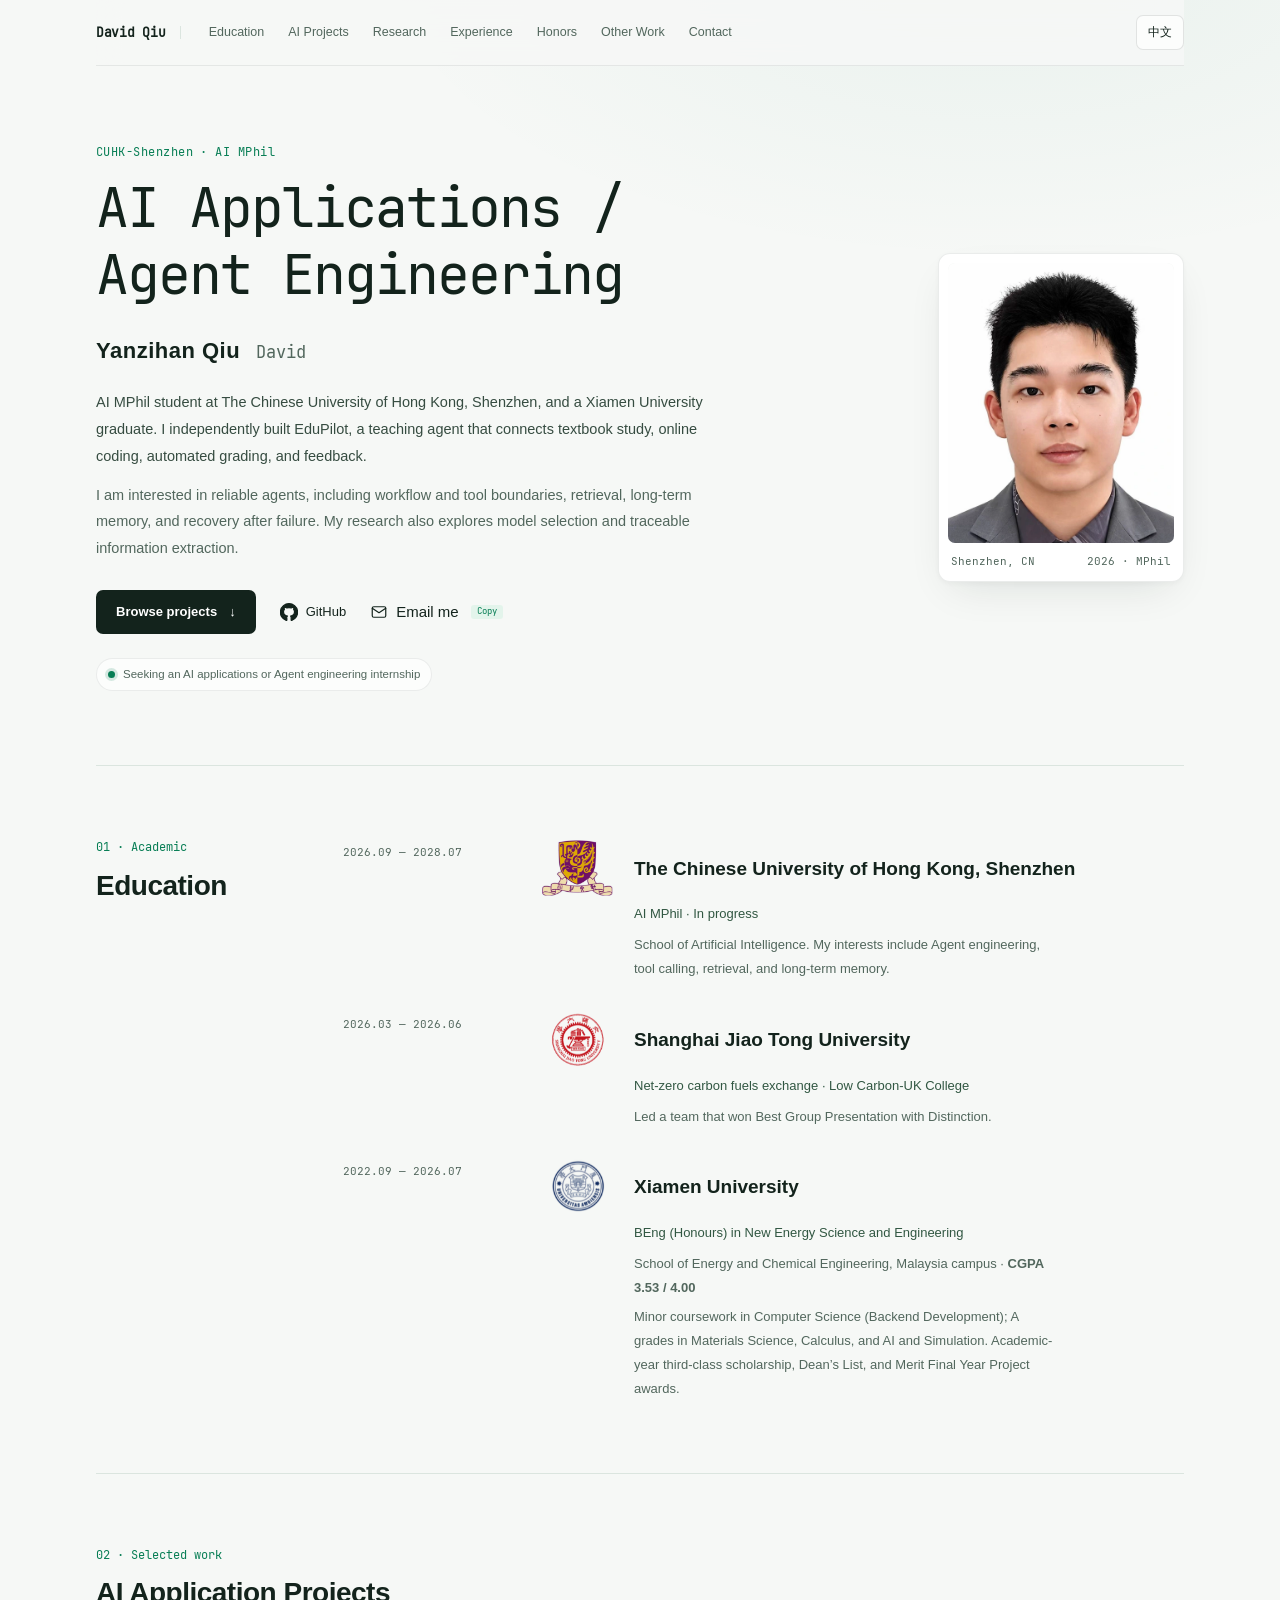
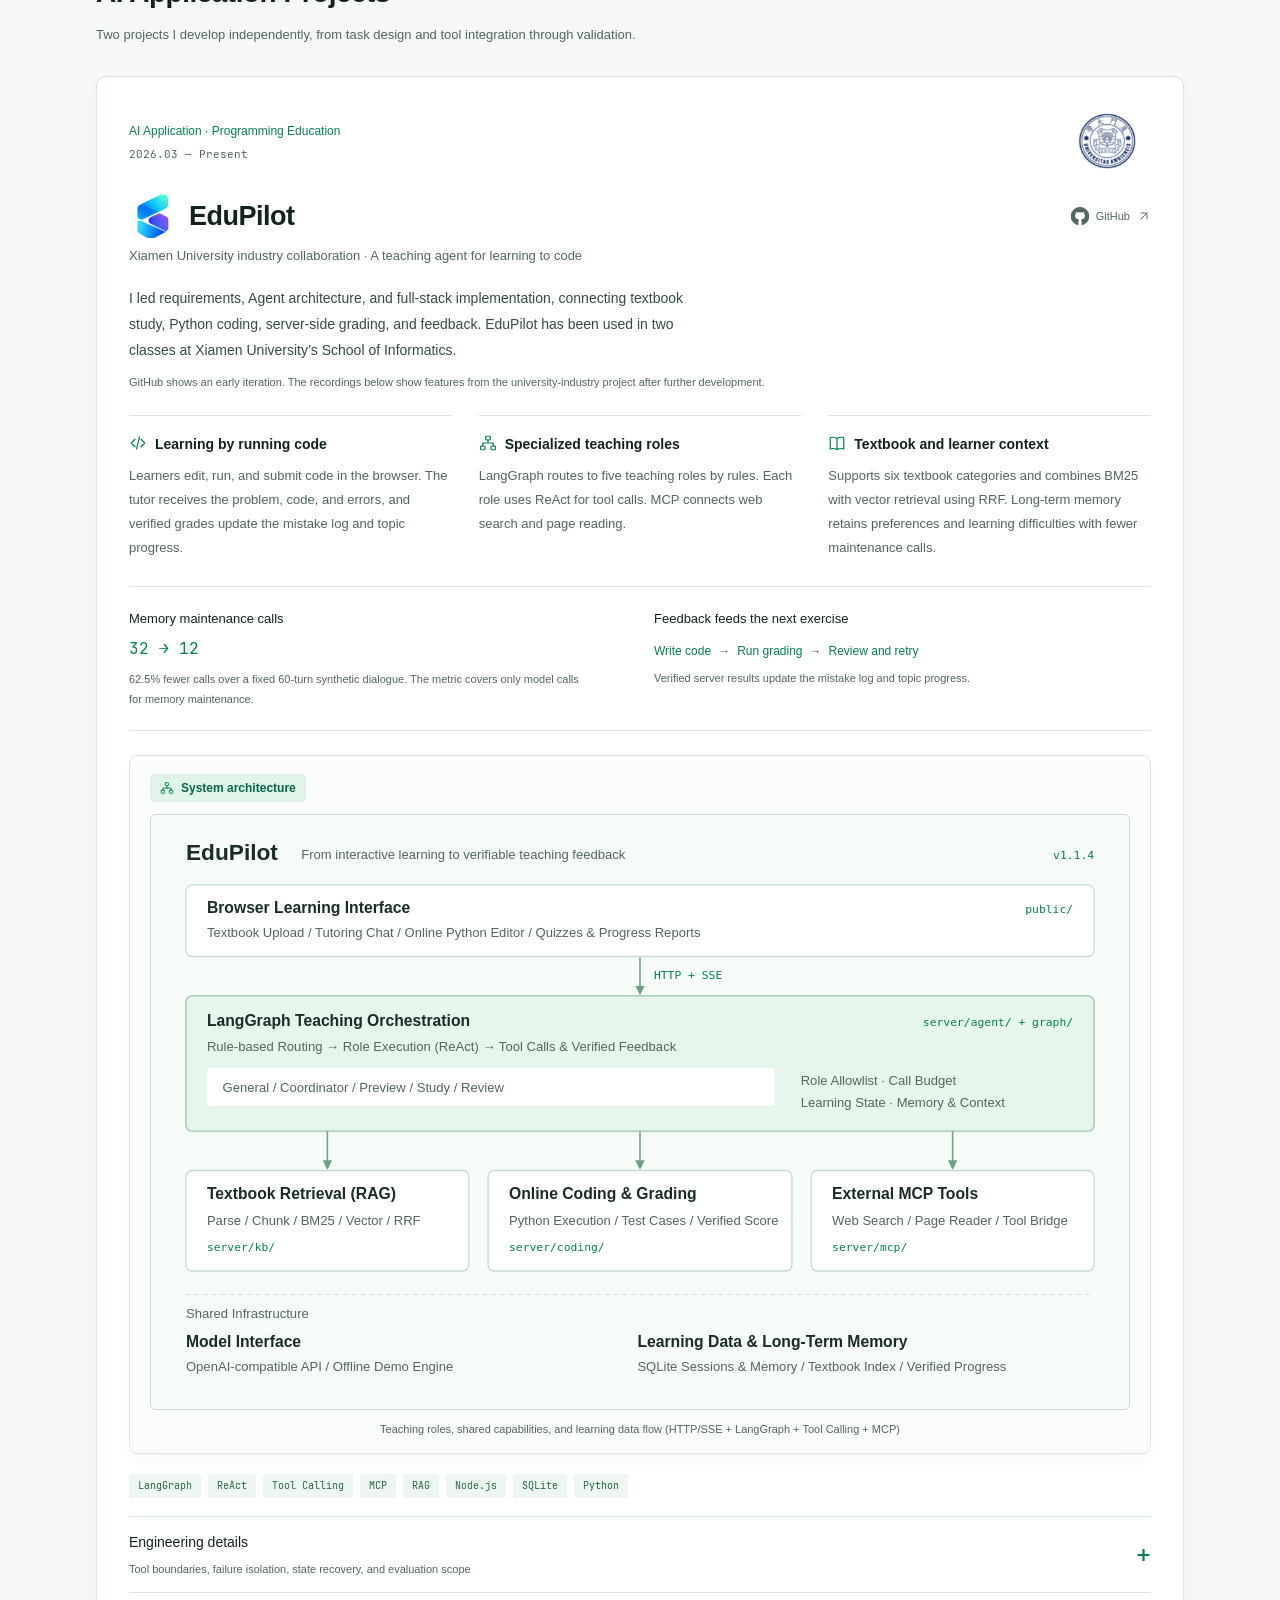
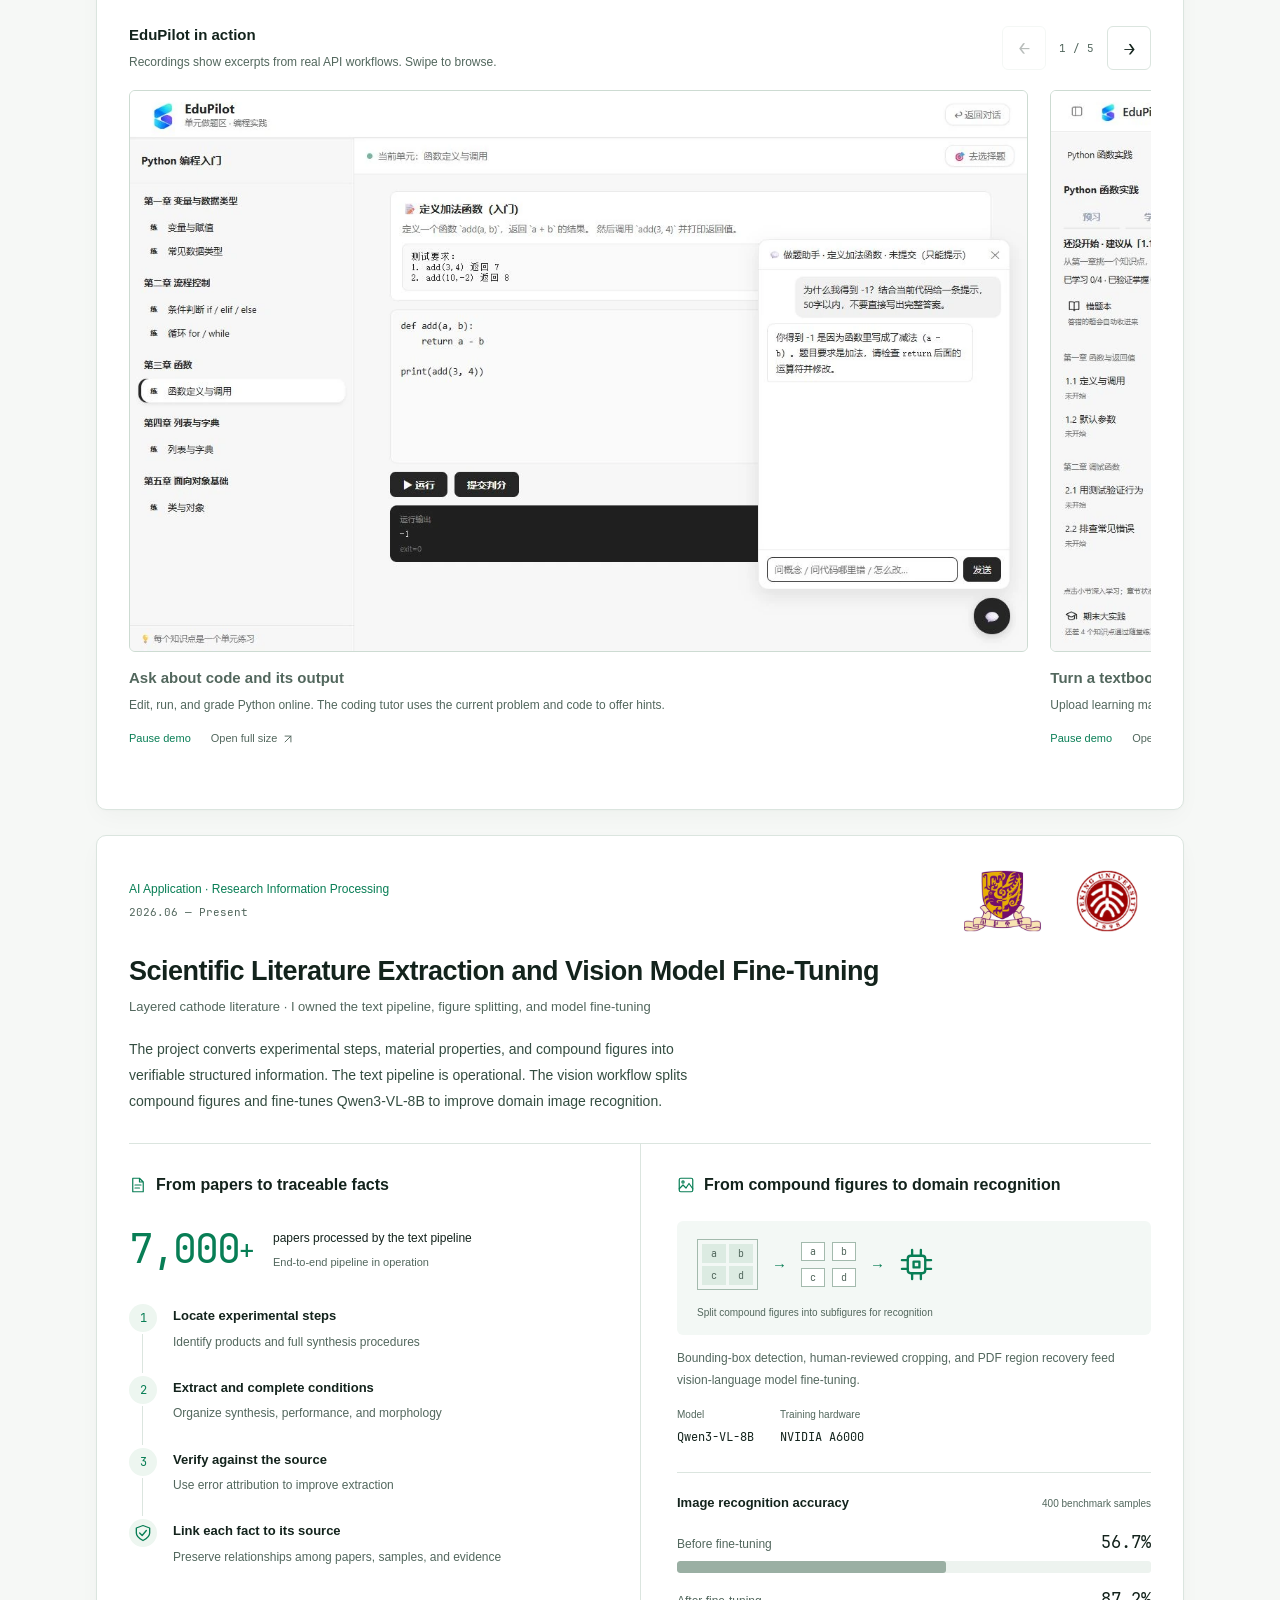
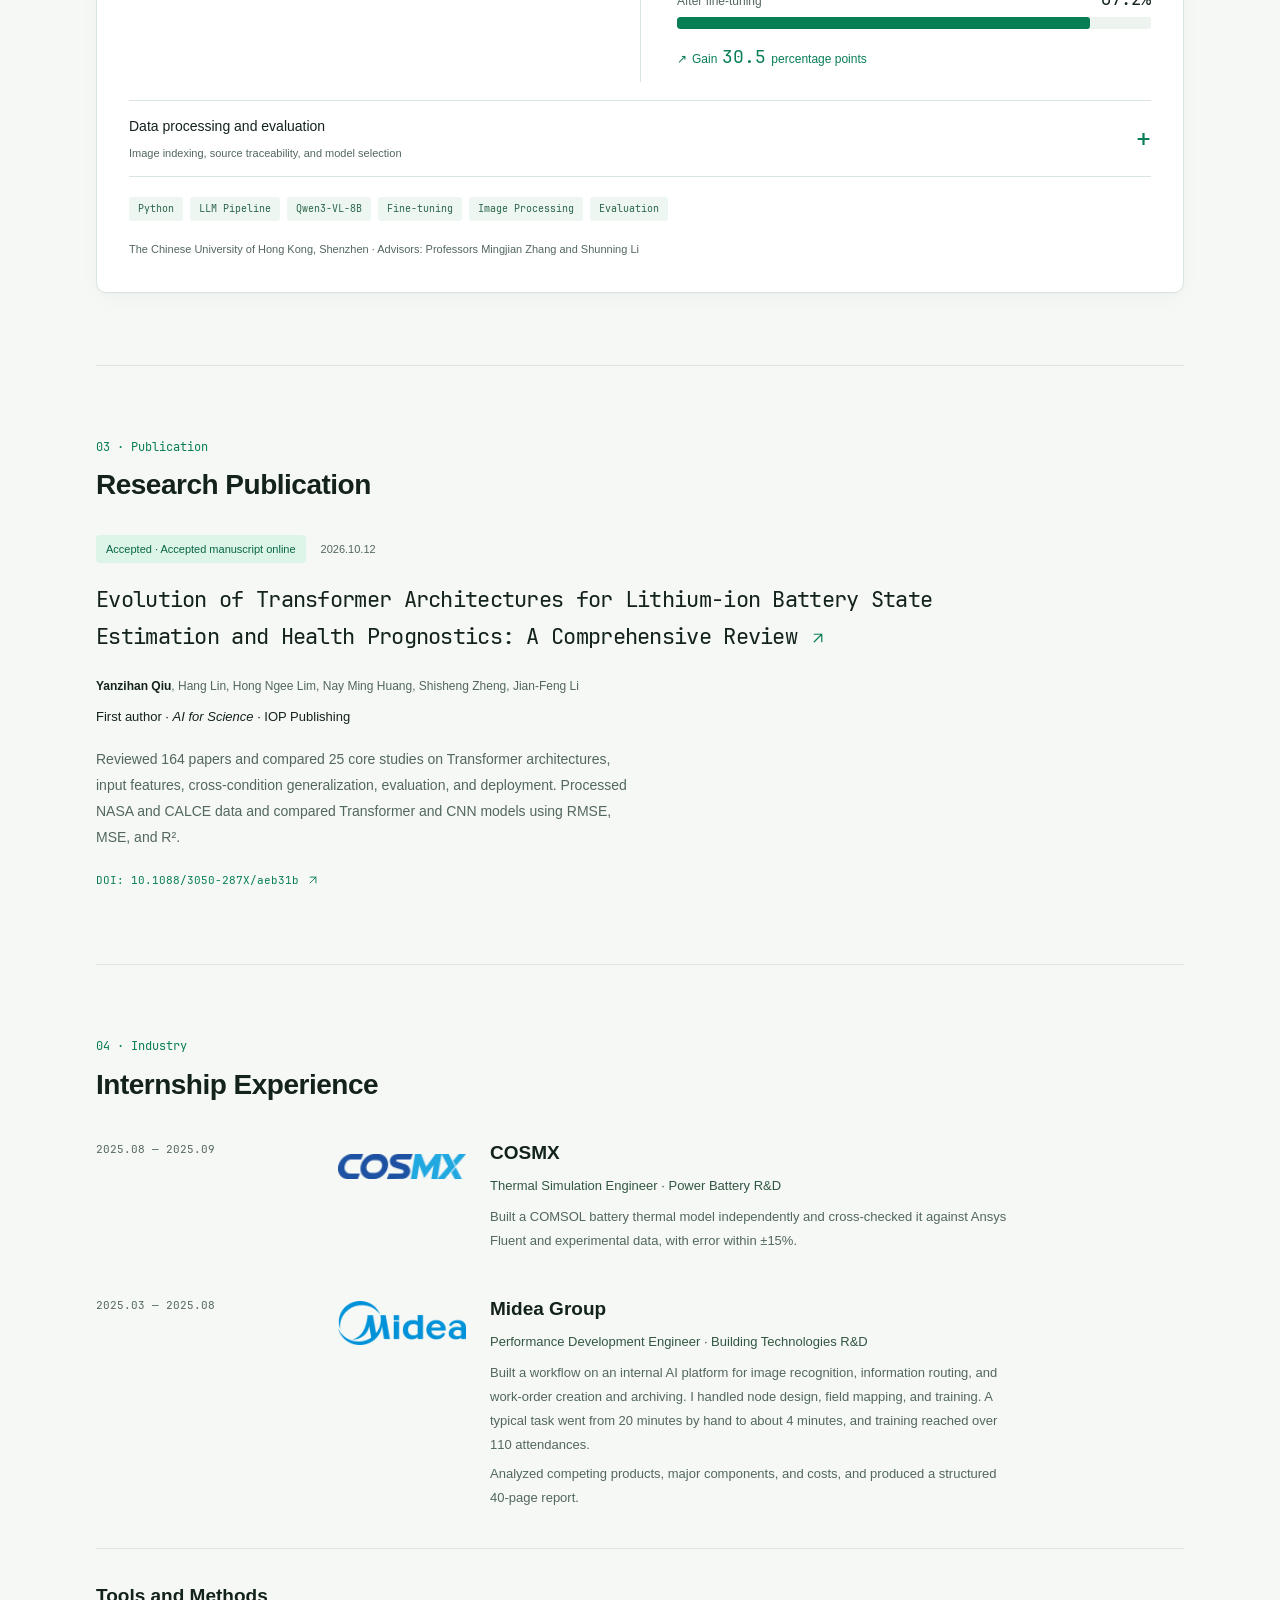
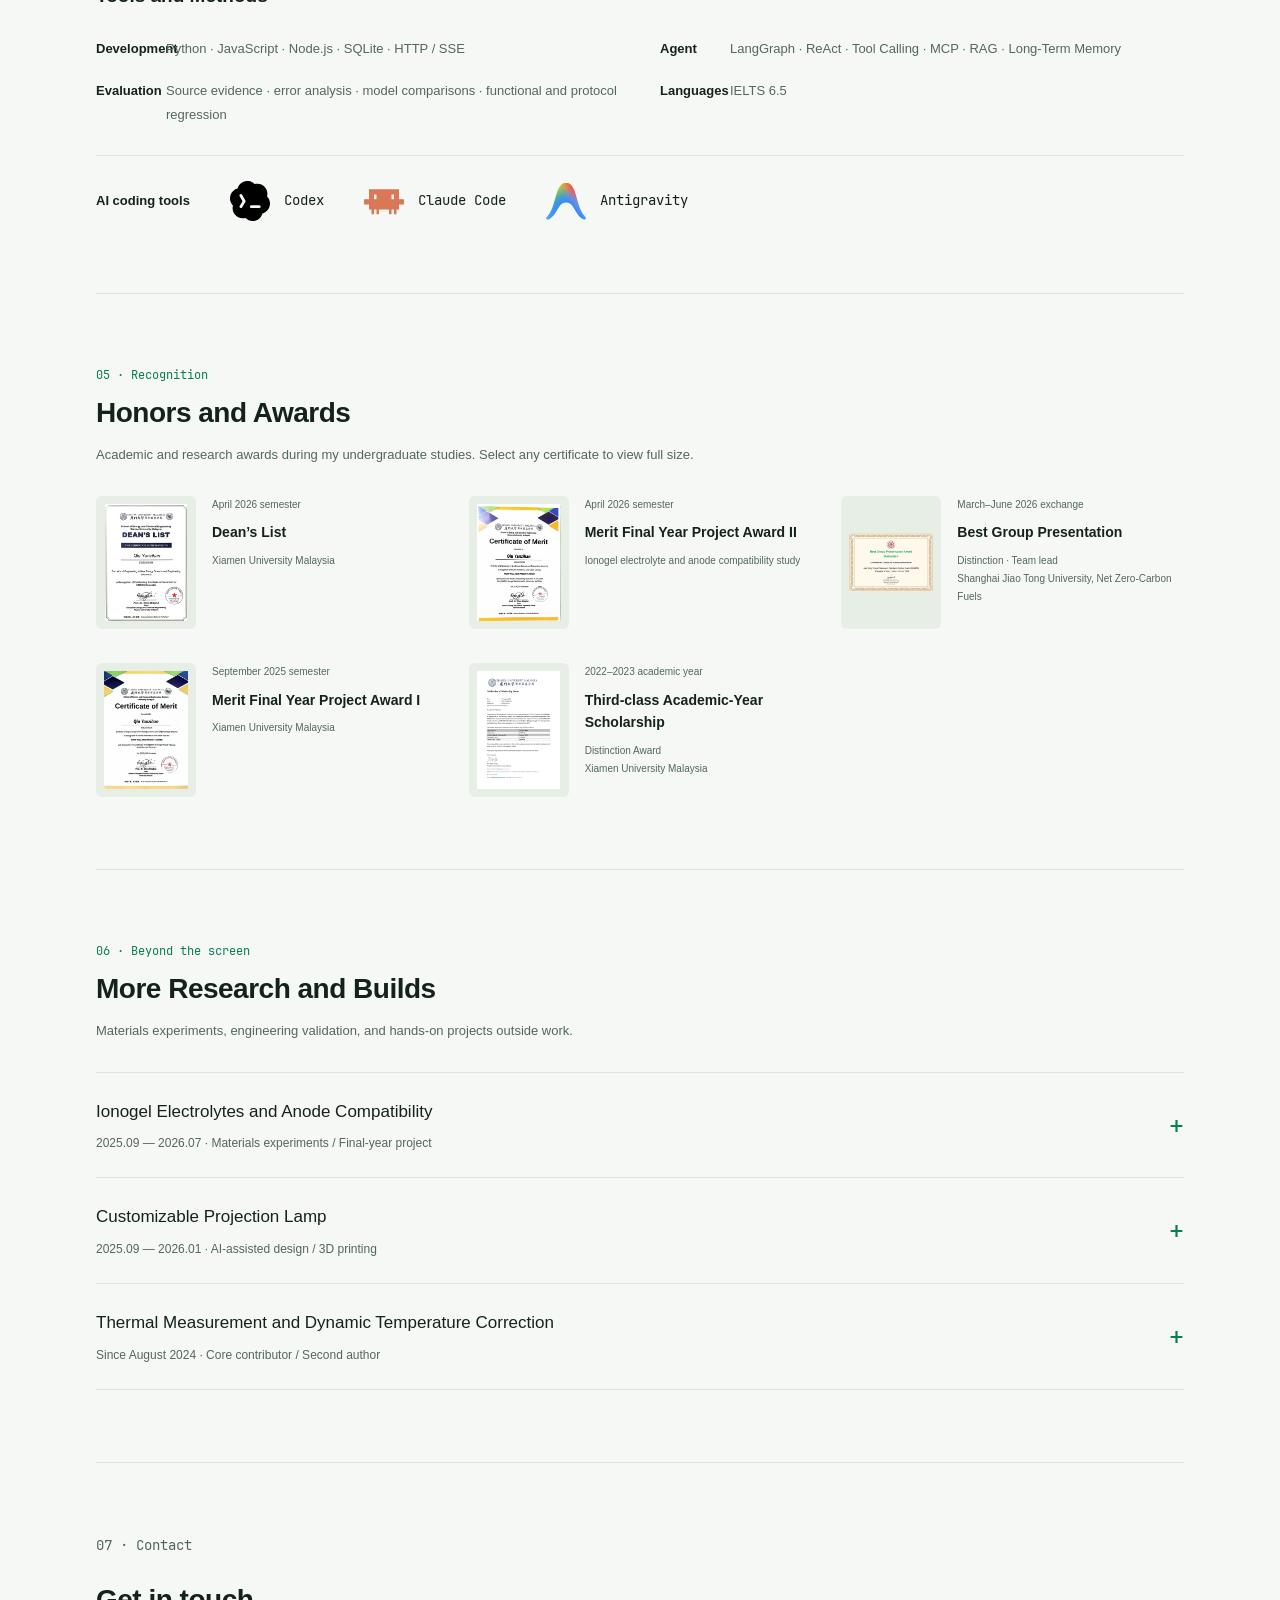
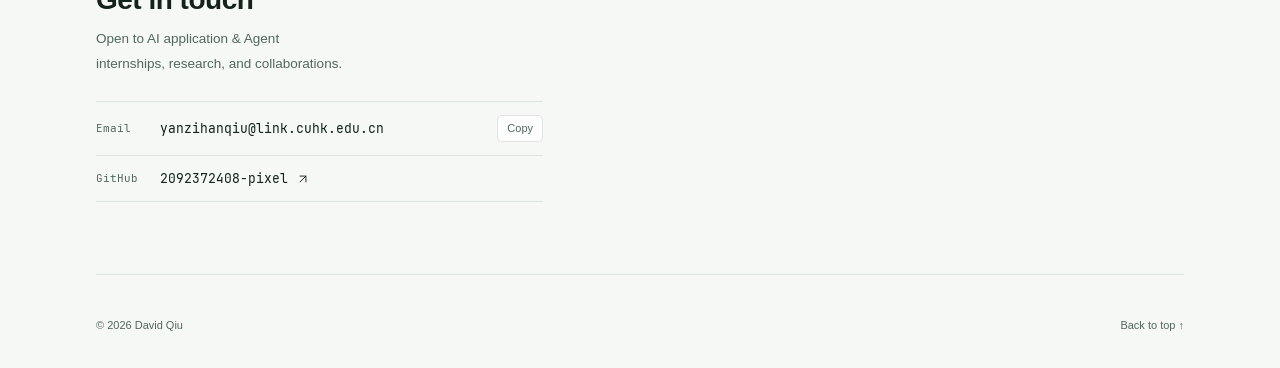
==== commit 6a775b69: "feat(polish): dynamic drill-down follow-ups, minimalist contact layout, remove scroll progress & exp" ====
--- a/en.html
+++ b/en.html
@@ -26,9 +26,9 @@
   <link rel="alternate" hreflang="x-default" href="https://qiuyanzihan.space/">
   <link rel="icon" href="favicon.svg" type="image/svg+xml">
   <link rel="preload" href="fonts/JetBrainsMono-Regular.woff2" as="font" type="font/woff2" crossorigin>
-  <link rel="stylesheet" href="styles.css?v=20261124-5">
-  <script src="script.js?v=20261124-5" defer></script>
-  <script src="portfolio.js?v=20261124-5" defer></script>
+  <link rel="stylesheet" href="styles.css?v=20261127-6">
+  <script src="script.js?v=20261127-6" defer></script>
+  <script src="portfolio.js?v=20261127-6" defer></script>
   <script type="application/ld+json">
   {
     "@context": "https://schema.org",
@@ -86,7 +86,6 @@
         <a href="#contact">Contact</a>
       </nav>
       <a class="language-link" href="./" lang="zh-CN" hreflang="zh-CN" aria-label="切换到简体中文">中文</a>
-      <span class="scroll-progress" aria-hidden="true"></span>
     </header>
 
     <main id="main">
@@ -115,9 +114,9 @@
       <section id="education" class="resume-section" aria-labelledby="education-heading">
         <div class="section-heading"><p class="eyebrow">01 · Academic</p><h2 id="education-heading">Education</h2></div>
         <div class="timeline">
-          <article class="timeline-item"><p class="timeline-date">2026.09 — 2028.07 <span>expected</span></p><div><div class="education-header"><h3>The Chinese University of Hong Kong, Shenzhen</h3><img class="school-logo" src="images/school-cuhk.webp" width="56" height="42" alt="The Chinese University of Hong Kong crest" loading="lazy"></div><p class="timeline-role">AI MPhil · In progress</p><p>School of Artificial Intelligence. My interests include Agent engineering, tool calling, retrieval, and long-term memory.</p></div></article>
+          <article class="timeline-item"><p class="timeline-date">2026.09 — 2028.07</p><div><div class="education-header"><h3>The Chinese University of Hong Kong, Shenzhen</h3><img class="school-logo" src="images/school-cuhk.webp" width="56" height="42" alt="The Chinese University of Hong Kong crest" loading="lazy"></div><p class="timeline-role">AI MPhil · In progress</p><p>School of Artificial Intelligence. My interests include Agent engineering, tool calling, retrieval, and long-term memory.</p></div></article>
           <article class="timeline-item"><p class="timeline-date">2026.03 — 2026.06</p><div><div class="education-header"><h3>Shanghai Jiao Tong University</h3><img class="school-logo" src="images/school-sjtu.webp" width="56" height="42" alt="Shanghai Jiao Tong University crest" loading="lazy"></div><p class="timeline-role">Net-zero carbon fuels exchange · Low Carbon-UK College</p><p>Led a team that won Best Group Presentation with Distinction.</p></div></article>
-          <article class="timeline-item"><p class="timeline-date">2022.09 — 2026.07</p><div><div class="education-header"><h3>Xiamen University</h3><img class="school-logo" src="images/school-xmu.webp" width="56" height="42" alt="Xiamen University crest" loading="lazy"></div><p class="timeline-role">BEng (Honours) in New Energy Science and Engineering</p><p>School of Energy and Chemical Engineering, Malaysia campus · <strong>CGPA 3.53 / 4.00</strong></p><p>A grades in courses including Materials Science, Calculus, and AI and Simulation. Academic-year third-class scholarship, Dean’s List and Merit Final Year Project awards.</p></div></article>
+          <article class="timeline-item"><p class="timeline-date">2022.09 — 2026.07</p><div><div class="education-header"><h3>Xiamen University</h3><img class="school-logo" src="images/school-xmu.webp" width="56" height="42" alt="Xiamen University crest" loading="lazy"></div><p class="timeline-role">BEng (Honours) in New Energy Science and Engineering</p><p>School of Energy and Chemical Engineering, Malaysia campus · <strong>CGPA 3.53 / 4.00</strong></p><p>Minor coursework in Computer Science (Backend Development); A grades in Materials Science, Calculus, and AI and Simulation. Academic-year third-class scholarship, Dean’s List, and Merit Final Year Project awards.</p></div></article>
         </div>
       </section>
 
@@ -256,22 +255,27 @@
         <div class="contact-overview">
           <p class="eyebrow">07 · Contact</p>
           <h2 id="contact-title">Get in touch</h2>
-          <p>For AI projects, research, internships, or collaborations, email me or leave a message here.</p>
-          <address aria-label="Contact details">
-            <a class="contact-email-link" href="mailto:yanzihanqiu@link.cuhk.edu.cn"><svg class="icon small" aria-hidden="true"><use href="#icon-mail"/></svg>yanzihanqiu@link.cuhk.edu.cn</a>
-            <button type="button" class="text-link copy-trigger contact-copy-btn" data-copy="yanzihanqiu@link.cuhk.edu.cn" data-tip="Email"><svg class="icon small" aria-hidden="true"><use href="#icon-copy"/></svg><span>Copy email address</span></button>
-            <a class="contact-github-link" href="https://github.com/2092372408-pixel" target="_blank" rel="noopener noreferrer"><svg class="icon small" aria-hidden="true"><use href="#icon-github"/></svg>github.com/2092372408-pixel</a>
+          <p>Open to AI application &amp; Agent internships, research, and collaborations.</p>
+          <address class="contact-channels" aria-label="Contact details">
+            <div class="contact-channel-row">
+              <span class="channel-label">Email</span>
+              <a class="contact-channel-value" href="mailto:yanzihanqiu@link.cuhk.edu.cn">yanzihanqiu@link.cuhk.edu.cn</a>
+              <button type="button" class="copy-trigger contact-inline-copy" data-copy="yanzihanqiu@link.cuhk.edu.cn" data-tip="Email" title="Copy email address">Copy</button>
+            </div>
+            <div class="contact-channel-row">
+              <span class="channel-label">GitHub</span>
+              <a class="contact-channel-value" href="https://github.com/2092372408-pixel" target="_blank" rel="noopener noreferrer">2092372408-pixel <svg class="icon small" aria-hidden="true"><use href="#icon-arrow"/></svg></a>
+            </div>
           </address>
         </div>
         <form class="contact-form" action="/api/portfolio/contact" method="post" hidden aria-describedby="contact-privacy">
-          <h3>Send a message</h3>
           <div class="contact-fields">
-            <label>Name (optional)<input name="name" autocomplete="name" maxlength="60"></label>
-            <label>Your email, WeChat, or phone<input name="contact" required maxlength="160"></label>
-          </div>
-          <label>Message<textarea name="message" required maxlength="600" rows="4"></textarea></label>
+            <label><span class="field-name">Name <em>Optional</em></span><input name="name" autocomplete="name" maxlength="60" placeholder="Your name"></label>
+            <label><span class="field-name">Contact</span><input name="contact" required maxlength="160" placeholder="Email or WeChat"></label>
+          </div>
+          <label><span class="field-name">Message</span><textarea name="message" required maxlength="600" rows="3" placeholder="Tell me about the role, project, or idea…"></textarea></label>
           <input type="text" name="website" hidden autocomplete="off" tabindex="-1" aria-hidden="true">
-          <div class="contact-actions"><button type="submit">Send message</button><p id="contact-privacy">Only the site owner can view your contact details and message.</p></div>
+          <div class="contact-actions"><button type="submit">Send message</button><p id="contact-privacy">Visible only to David.</p></div>
           <p class="contact-status" role="status" hidden></p>
         </form>
       </section>
@@ -295,7 +299,6 @@
   <div id="toast" class="toast" role="status" aria-live="polite" aria-hidden="true"></div>
 
   <aside id="portfolio-assistant" hidden>
-    <div class="assistant-backdrop" hidden></div>
     <div class="assistant-guide-card" role="region" aria-label="Quick tour" hidden>
       <div class="guide-card-top">
         <p class="guide-card-title">Welcome to David’s portfolio</p>
@@ -310,7 +313,8 @@
     </div>
     <button class="assistant-launch" type="button" aria-label="Open portfolio guide" aria-expanded="false" aria-controls="assistant-panel">
       <span class="assistant-context-tip" aria-hidden="true"></span>
-      <img class="assistant-mascot" src="images/assistant-sprout.webp" alt="" width="74" height="74" decoding="async">
+      <img class="assistant-mascot" src="images/assistant-sprout.webp" alt="" width="44" height="44" decoding="async">
+      <span class="assistant-launch-text">Ask Sprout</span>
     </button>
     <section id="assistant-panel" class="assistant-panel" aria-labelledby="assistant-title" hidden>
       <header class="assistant-top">
--- a/styles.css
+++ b/styles.css
@@ -77,18 +77,6 @@
 .language-link { margin-left: auto; padding: 5px 11px; border: 1px solid rgba(25, 44, 37, 0.12); border-radius: 7px; background: rgba(255, 255, 255, 0.72); font-size: 12px; font-weight: 500; white-space: nowrap; transition: border-color .15s, background .15s, color .15s; }
 .language-link:hover { border-color: #9ec4b0; background: #fff; color: var(--accent); }
 .language-link:focus-visible { outline: 2px solid var(--accent); outline-offset: 3px; }
-.scroll-progress {
-  position: absolute;
-  left: 0;
-  right: 0;
-  bottom: -1px;
-  height: 2px;
-  background: linear-gradient(90deg, var(--accent), #25a776);
-  transform: scaleX(0);
-  transform-origin: left;
-  pointer-events: none;
-  opacity: .8;
-}
 html[lang="en"] {
   font-family: -apple-system, BlinkMacSystemFont, "Segoe UI", Roboto, "Helvetica Neue", Arial, "PingFang SC", "Microsoft YaHei", sans-serif;
 }
@@ -365,27 +353,32 @@
 .photo-frame { aspect-ratio: 4 / 3; background: #e9f0eb; border-radius: 6px; overflow: hidden; }
 .photo-frame img { width: 100%; height: 100%; object-fit: contain; }
 
-/* Contact Section */
-.portfolio-contact { display: grid; grid-template-columns: minmax(230px, .82fr) minmax(330px, 1.18fr); gap: clamp(24px, 6vw, 76px); align-items: start; }
-.contact-overview h2 { margin: 0 0 10px; font-size: clamp(1.65rem, 3.5vw, 2.2rem); letter-spacing: -.035em; }
-.contact-overview > p { max-width: 34ch; margin-bottom: 22px; color: var(--muted); font-size: 14px; }
-.contact-overview address { display: grid; justify-items: start; gap: 11px; font-style: normal; }
-.contact-overview address a, .contact-copy-btn { display: inline-flex; align-items: center; gap: 8px; font-size: 13px; color: var(--accent); overflow-wrap: anywhere; }
-.contact-overview address a { text-decoration: underline; text-underline-offset: 4px; }
-.contact-copy-btn { color: var(--muted); font-size: 12px; }
-.contact-copy-btn:hover { color: var(--accent); }
-.contact-form { padding: clamp(18px, 3vw, 26px); border: 1px solid var(--line); border-radius: 14px; background: #fff; box-shadow: 0 2px 10px rgba(25, 44, 37, 0.03); }
-.contact-form h3 { margin: 0 0 14px; font-size: 1.05rem; }
-.contact-form label { display: grid; gap: 5px; margin-bottom: 12px; font-size: 13px; font-weight: 600; }
-.contact-fields { display: grid; grid-template-columns: 1fr 1.35fr; gap: 10px; }
-.contact-form input:not([type="hidden"]), .contact-form textarea { width: 100%; min-width: 0; border: 1px solid #bdd4c5; border-radius: 8px; padding: 8px 10px; color: inherit; background: #fbfdfb; font: inherit; font-size: 15px; font-weight: 400; transition: border-color .15s, box-shadow .15s; }
-.contact-form input:not([type="hidden"]):focus, .contact-form textarea:focus { border-color: var(--accent); box-shadow: 0 0 0 3px rgba(8, 126, 85, 0.12); outline: none; }
-.contact-form textarea { resize: vertical; }
-.contact-actions { display: flex; align-items: center; flex-wrap: wrap; gap: 7px 14px; }
-.contact-actions button { min-height: 40px; padding: 7px 18px; border: 0; border-radius: 8px; background: #174f3e; color: white; font-family: inherit; font-size: 13px; font-weight: 600; cursor: pointer; transition: background .15s ease; }
+/* Contact Section — Minimal & Scannable */
+.portfolio-contact { display: grid; grid-template-columns: minmax(260px, .88fr) minmax(320px, 1.12fr); gap: clamp(28px, 6vw, 72px); align-items: start; }
+.contact-overview h2 { margin: 0 0 8px; font-size: 28px; line-height: 1.4; letter-spacing: -.5px; font-weight: 600; }
+.contact-overview > p { max-width: 34ch; margin-bottom: 24px; color: var(--muted); font-size: 13.5px; }
+.contact-channels { display: grid; gap: 0; font-style: normal; border-top: 1px solid var(--line); }
+.contact-channel-row { display: flex; align-items: center; gap: 12px; padding: 13px 0; border-bottom: 1px solid var(--line); flex-wrap: wrap; }
+.channel-label { width: 52px; flex-shrink: 0; font: 11px/1.4 var(--mono); color: var(--muted); }
+.contact-channel-value { font: 13px/1.5 var(--mono); color: var(--ink); overflow-wrap: anywhere; transition: color .15s ease; }
+.contact-channel-value:hover { color: var(--accent); }
+.contact-inline-copy { margin-left: auto; padding: 2px 9px; border: 1px solid rgba(25, 44, 37, 0.12); border-radius: 5px; background: rgba(255, 255, 255, 0.72); color: var(--muted); font-size: 11px; font-weight: 500; transition: border-color .15s, color .15s, background .15s; }
+.contact-inline-copy:hover { border-color: var(--accent); color: var(--accent-strong); background: #edf6f0; }
+
+.contact-form { padding: 22px 24px; border: 1px solid rgba(25, 44, 37, 0.09); border-radius: 10px; background: #fff; box-shadow: 0 4px 20px -8px rgba(19, 35, 28, 0.06); }
+.contact-form label { display: grid; gap: 6px; margin-bottom: 14px; }
+.field-name { display: inline-flex; align-items: baseline; gap: 6px; font-size: 12px; font-weight: 600; color: var(--ink); }
+.field-name em { font-style: normal; font-weight: 400; font-size: 11px; color: var(--muted); }
+.contact-fields { display: grid; grid-template-columns: 1fr 1.3fr; gap: 12px; }
+.contact-form input:not([type="hidden"]), .contact-form textarea { width: 100%; min-width: 0; border: 1px solid #d2dfd7; border-radius: 7px; padding: 9px 11px; color: var(--ink); background: #f9fbfa; font: inherit; font-size: 13.5px; transition: border-color .15s, background .15s, box-shadow .15s; }
+.contact-form input:not([type="hidden"])::placeholder, .contact-form textarea::placeholder { color: #8b9e94; }
+.contact-form input:not([type="hidden"]):focus, .contact-form textarea:focus { background: #fff; border-color: var(--accent); box-shadow: 0 0 0 2px rgba(8, 126, 85, 0.1); outline: none; }
+.contact-form textarea { resize: vertical; min-height: 82px; }
+.contact-actions { display: flex; align-items: center; justify-content: space-between; flex-wrap: wrap; gap: 8px 14px; margin-top: 2px; }
+.contact-actions button { min-height: 38px; padding: 7px 18px; border: 0; border-radius: 7px; background: var(--ink); color: white; font-family: inherit; font-size: 13px; font-weight: 600; cursor: pointer; transition: background .15s ease; }
 .contact-actions button:hover:not(:disabled) { background: var(--accent); }
-.contact-actions button:disabled { opacity: .62; cursor: wait; }
-.contact-actions p, .contact-status { margin: 0; color: #456454; font-size: 12px; }
+.contact-actions button:disabled { opacity: .55; cursor: wait; }
+.contact-actions p, .contact-status { margin: 0; color: var(--muted); font-size: 11.5px; }
 .contact-status { margin-top: 10px; }
 .contact-status[data-tone="error"] { color: #9a332b; }
 
@@ -408,9 +401,10 @@
   --assistant-hairline: rgba(25, 44, 37, 0.08);
   --assistant-surface: #ffffff;
   --assistant-subtle: #f4f7f5;
+  --assistant-right: clamp(28px, calc((100vw - 1260px) / 2), 180px);
   position: fixed;
-  right: max(22px, env(safe-area-inset-right));
-  bottom: calc(20px + env(safe-area-inset-bottom));
+  right: max(var(--assistant-right), env(safe-area-inset-right));
+  bottom: calc(28px + env(safe-area-inset-bottom));
   z-index: 12;
   color: var(--assistant-ink);
   font-size: 13.5px;
@@ -419,68 +413,71 @@
 #portfolio-assistant button { cursor: pointer; }
 #portfolio-assistant :focus-visible { outline: 2px solid var(--accent); outline-offset: 2px; }
 
-/* Backdrop for Slide-Over Companion Drawer */
-.assistant-backdrop {
-  position: fixed;
-  inset: 0;
-  z-index: 11;
-  background: rgba(19, 35, 28, 0.16);
-  backdrop-filter: blur(2px);
-  -webkit-backdrop-filter: blur(2px);
-  opacity: 0;
-  transition: opacity .2s ease;
-}
-.assistant-backdrop.is-open { opacity: 1; }
-
-/* Signature Sprout Launcher — Grounded in Right Margin */
+/* Signature Sprout Pill Dock — Visible, Warm, Positioned Near Content Edge */
 .assistant-launch {
   position: relative;
   z-index: 12;
-  display: block;
-  width: 74px;
-  height: 74px;
-  margin-left: auto;
-  padding: 0;
-  border: 0;
-  border-radius: 50%;
-  background: transparent;
-  transition: transform .22s cubic-bezier(.2, .8, .2, 1), opacity .18s ease;
-}
-#portfolio-assistant.is-drawer-open .assistant-launch {
-  opacity: 0;
-  pointer-events: none;
-  transform: scale(0.85);
-}
-.assistant-launch:hover { transform: translateY(-3px); }
-.assistant-launch:active { transform: translateY(0) scale(0.96); }
+  display: inline-flex;
+  align-items: center;
+  gap: 8px;
+  height: 54px;
+  padding: 5px 16px 5px 8px;
+  border: 1px solid rgba(25, 44, 37, 0.13);
+  border-radius: 999px;
+  background: rgba(255, 255, 255, 0.96);
+  backdrop-filter: blur(10px);
+  -webkit-backdrop-filter: blur(10px);
+  color: var(--assistant-ink);
+  box-shadow: 0 10px 28px -6px rgba(19, 35, 28, 0.14), 0 2px 6px rgba(19, 35, 28, 0.06);
+  transition: transform .2s cubic-bezier(.22, 1, .36, 1), border-color .18s ease, box-shadow .2s ease, background .18s ease;
+}
+.assistant-launch:hover {
+  transform: translateY(-2px);
+  border-color: rgba(8, 126, 85, 0.38);
+  background: #ffffff;
+  box-shadow: 0 14px 34px -6px rgba(19, 35, 28, 0.18), 0 2px 8px rgba(8, 126, 85, 0.08);
+}
+.assistant-launch:active { transform: translateY(0) scale(0.98); }
+.assistant-launch[aria-expanded="true"] {
+  border-color: rgba(8, 126, 85, 0.45);
+  background: #f4faf6;
+}
 .assistant-mascot {
   display: block;
-  width: 100%;
-  height: 100%;
+  width: 44px;
+  height: 44px;
   object-fit: contain;
+  flex-shrink: 0;
   pointer-events: none;
-  filter: drop-shadow(0 6px 14px rgba(25, 44, 37, 0.14));
-  transition: filter .22s ease;
+  filter: drop-shadow(0 2px 5px rgba(25, 44, 37, 0.14));
+  transition: transform .22s cubic-bezier(.22, 1, .36, 1);
 }
 .assistant-launch:hover .assistant-mascot {
-  filter: drop-shadow(0 10px 18px rgba(25, 44, 37, 0.22));
-}
-
-/* Context-Aware Hover Micro-Tip */
+  transform: rotate(-5deg) scale(1.06);
+}
+.assistant-launch-text {
+  font-size: 13px;
+  font-weight: 600;
+  letter-spacing: .01em;
+  line-height: 1;
+  white-space: nowrap;
+}
+
+/* Context-Aware Hover Micro-Tip (Cleanly Above Pill) */
 .assistant-context-tip {
   position: absolute;
-  right: 84px;
-  top: 50%;
-  transform: translateY(-50%) translateX(6px);
+  right: 0;
+  bottom: 64px;
+  transform: translateY(5px);
   width: max-content;
-  max-width: 240px;
+  max-width: 248px;
   padding: 7px 12px;
-  border: 1px solid rgba(25, 44, 37, 0.1);
-  border-radius: 9px;
-  background: rgba(255, 255, 255, 0.96);
+  border: 1px solid rgba(25, 44, 37, 0.11);
+  border-radius: 10px;
+  background: rgba(255, 255, 255, 0.97);
   backdrop-filter: blur(8px);
   -webkit-backdrop-filter: blur(8px);
-  box-shadow: 0 8px 24px rgba(19, 35, 28, 0.09);
+  box-shadow: 0 10px 26px rgba(19, 35, 28, 0.1);
   color: var(--assistant-ink);
   font-size: 12px;
   font-weight: 500;
@@ -488,25 +485,28 @@
   white-space: nowrap;
   opacity: 0;
   pointer-events: none;
-  transition: opacity .18s ease, transform .2s cubic-bezier(.2, .8, .2, 1);
+  transition: opacity .18s ease, transform .2s cubic-bezier(.22, 1, .36, 1);
 }
 .assistant-launch:hover .assistant-context-tip,
 .assistant-launch:focus-visible .assistant-context-tip {
   opacity: 1;
-  transform: translateY(-50%) translateX(0);
-}
-
-/* First-Visit Interactive Welcome Guide Card (Compact Low-Profile) */
+  transform: none;
+}
+.assistant-launch[aria-expanded="true"] .assistant-context-tip {
+  opacity: 0;
+}
+
+/* First-Visit Interactive Welcome Guide Card (Directly Above Sprout Pill) */
 .assistant-guide-card {
   position: absolute;
-  right: 84px;
-  bottom: 4px;
+  right: 0;
+  bottom: 66px;
   z-index: 12;
-  width: 300px;
-  padding: 11px 13px 12px;
+  width: 296px;
+  padding: 12px 14px 13px;
   border: 1px solid rgba(25, 44, 37, 0.11);
-  border-radius: 13px;
-  background: rgba(255, 255, 255, 0.97);
+  border-radius: 14px;
+  background: rgba(255, 255, 255, 0.98);
   backdrop-filter: blur(12px);
   -webkit-backdrop-filter: blur(12px);
   box-shadow: 0 16px 40px -10px rgba(19, 35, 28, 0.15), 0 2px 8px rgba(19, 35, 28, 0.05);
@@ -587,26 +587,27 @@
 }
 .guide-open-btn:hover { background: var(--accent); }
 
-/* Right-Side Architectural Slide-Over Drawer (Zero Content Collision) */
+/* Compact Fixed-Proportion Assistant Panel (Aligned Above Pill, No Blur, Never Stretches) */
 .assistant-panel {
   position: fixed;
-  top: 14px;
-  right: 14px;
-  bottom: 14px;
+  right: max(var(--assistant-right), env(safe-area-inset-right));
+  bottom: calc(94px + env(safe-area-inset-bottom));
   z-index: 13;
   display: grid;
   grid-template-rows: auto minmax(0, 1fr) auto;
-  width: min(416px, calc(100vw - 28px));
-  height: auto;
+  width: min(392px, calc(100vw - 32px));
+  height: min(510px, calc(100dvh - 122px - env(safe-area-inset-bottom)));
+  max-height: 520px;
   overflow: hidden;
   padding: 0;
   border: 1px solid rgba(25, 44, 37, 0.11);
   border-radius: 16px;
   background: var(--assistant-surface);
-  box-shadow: 0 28px 72px -12px rgba(17, 36, 28, 0.22), 0 4px 16px -4px rgba(17, 36, 28, 0.08);
+  box-shadow: 0 20px 52px -12px rgba(17, 36, 28, 0.16), 0 4px 14px -4px rgba(17, 36, 28, 0.06);
   opacity: 0;
-  transform: translateX(26px);
-  transition: opacity .2s ease, transform .24s cubic-bezier(.22, 1, .36, 1);
+  transform: translateY(10px) scale(0.985);
+  transform-origin: bottom right;
+  transition: opacity .18s ease, transform .22s cubic-bezier(.22, 1, .36, 1);
 }
 .assistant-panel.is-open {
   opacity: 1;
@@ -811,6 +812,20 @@
   background: #f1f5f3;
   color: var(--assistant-ink);
 }
+.streaming-cursor {
+  display: inline-block;
+  width: 2px;
+  height: 1em;
+  margin-left: 3px;
+  vertical-align: -2px;
+  border-radius: 1px;
+  background: var(--accent);
+  animation: cursor-blink .85s ease-in-out infinite;
+}
+@keyframes cursor-blink {
+  0%, 100% { opacity: 1; }
+  50% { opacity: .2; }
+}
 
 .guide-thinking {
   display: inline-flex;
@@ -878,6 +893,31 @@
 }
 .assistant-copy:hover { background: var(--assistant-subtle); color: var(--assistant-ink); }
 .assistant-copy.is-copied { color: var(--accent); }
+
+/* Contextual Follow-Up Chips (Latest Reply Only) */
+.assistant-followups {
+  display: flex;
+  flex-wrap: wrap;
+  gap: 6px;
+  margin-top: 10px;
+}
+.followup-chip {
+  padding: 5px 10px;
+  border: 1px solid rgba(25, 44, 37, 0.11);
+  border-radius: 999px;
+  background: #f8fbf9;
+  color: var(--assistant-body);
+  font-size: 12px;
+  font-weight: 450;
+  line-height: 1.35;
+  text-align: left;
+  transition: background .14s ease, border-color .14s ease, color .14s ease;
+}
+.followup-chip:hover {
+  background: #edf6f0;
+  border-color: rgba(8, 126, 85, 0.35);
+  color: var(--accent-strong);
+}
 
 /* Clean Floating Composer */
 .assistant-compose {
@@ -999,36 +1039,40 @@
 }
 
 @media (max-width: 600px) {
-  .site-shell { padding: 0 22px; }
-  .section-nav { gap: 12px; }
-  .section-nav a { font-size: 11px; }
-  .intro-section { grid-template-columns: minmax(0, 1fr); padding: 38px 0 42px; gap: 30px; }
-  .direction-heading { font-size: clamp(34px, 10vw, 45px); letter-spacing: -1.3px; margin-bottom: 22px; }
-  .name-cn { font-size: 21px; }
-  .name-en { font-size: 17px; }
-  .intro-copy { font-size: 13px; }
-  .intro-links { gap: 22px; margin-top: 22px; }
-  .primary-button { font-size: 12px; padding: 8px 14px; }
-  .text-link { font-size: 12px; }
-  .hero-profile { width: 100%; max-width: 220px; }
-  .portrait { height: 210px; }
-  .portrait-caption { font-size: 10px; gap: 5px; }
-  .availability { font-size: 10px; }
+  .site-shell { padding: 0 18px; }
+  .section-nav { gap: 13px; }
+  .section-nav a { font-size: 12px; }
+  .intro-section { grid-template-columns: minmax(0, 1fr); padding: 30px 0 38px; gap: 22px; }
+  .hero-kicker { margin-bottom: 10px; font-size: 11px; }
+  .direction-heading { font-size: clamp(32px, 9.5vw, 44px); letter-spacing: -1.3px; margin-bottom: 16px; }
+  .identity-line { margin-bottom: 14px; }
+  .name-cn { font-size: 20px; }
+  .name-en { font-size: 16px; }
+  .intro-copy { font-size: 13.5px; line-height: 1.78; }
+  .intro-links { gap: 16px 20px; margin-top: 22px; }
+  .primary-button { font-size: 13px; padding: 9px 16px; }
+  .text-link { font-size: 13px; }
+  .hero-profile { width: 100%; max-width: none; }
+  .portrait-card { display: grid; grid-template-columns: 78px minmax(0, 1fr); align-items: center; gap: 14px; padding: 8px 14px 8px 8px; }
+  .portrait-wrap { border-radius: 8px; }
+  .portrait { width: 78px; height: 96px; }
+  .portrait-caption { flex-direction: column; align-items: flex-start; gap: 3px; margin-top: 0; padding: 0; font-size: 11.5px; }
+  .availability { font-size: 11px; margin-top: 18px; }
   .resume-section { display: block; }
-  .resume-section .section-heading { margin-bottom: 25px; }
-  .section-heading { margin-bottom: 25px; }
-  .section-heading h2 { font-size: 24px; }
-  .section-heading > p:last-child:not(.eyebrow) { font-size: 12px; }
-  .project { padding: 22px 18px; }
-  .project-meta { font-size: 10px; gap: 10px; }
-  .project-date { font-size: 9px; }
+  .resume-section .section-heading { margin-bottom: 24px; }
+  .section-heading { margin-bottom: 24px; }
+  .section-heading h2 { font-size: 23px; }
+  .section-heading > p:last-child:not(.eyebrow) { font-size: 12.5px; }
+  .project { padding: 20px 16px; }
+  .project-meta { font-size: 10.5px; gap: 10px; }
+  .project-date { font-size: 9.5px; }
   .project-partners { gap: 8px; }
-  .project-partners img { width: 56px; height: 42px; }
+  .project-partners img { width: 52px; height: 39px; }
   .project-title { flex-wrap: wrap; gap: 8px; }
-  .project-title h3 { font-size: 23px; }
+  .project-title h3 { font-size: 22px; }
   .project-brand { gap: 9px; }
-  .project-logo { width: 36px; height: 36px; }
-  .repository-link { font-size: 10px; }
+  .project-logo { width: 34px; height: 34px; }
+  .repository-link { font-size: 11px; }
   .project-subtitle { font-size: 12px; margin-top: 8px; }
   .project > p:not(.project-subtitle):not(.project-footnote), .project-points li { font-size: 13px; }
   .project-points strong { font-size: 13px; }
@@ -1037,14 +1081,14 @@
   .engineering-grid { grid-template-columns: minmax(0, 1fr); gap: 20px; }
   .engineering-details summary { font-size: 13px; }
   .feature-gallery-heading { align-items: flex-start; gap: 10px; }
-  .feature-gallery-heading p { font-size: 10px; }
-  .feature-gallery h4 { font-size: 13px; }
+  .feature-gallery-heading p { font-size: 11px; }
+  .feature-gallery h4 { font-size: 13.5px; }
   .gallery-navigation { gap: 5px; }
-  .gallery-navigation button { width: 36px; height: 44px; }
-  .demo-position { font-size: 10px; }
+  .gallery-navigation button { width: 38px; height: 42px; }
+  .demo-position { font-size: 10.5px; }
   .feature-demos { gap: 14px; }
   .feature-demo { flex-basis: 94%; }
-  .feature-demo figcaption > p { font-size: 11px; }
+  .feature-demo figcaption > p { font-size: 11.5px; }
   .research-workbench { grid-template-columns: minmax(0, 1fr); margin-top: 22px; }
   .text-pipeline { padding: 22px 0 26px; }
   .vision-finetuning { padding: 22px 0 0; border-left: 0; border-top: 1px solid var(--line); }
@@ -1054,10 +1098,10 @@
   .figure-route { gap: 14px; padding: 18px 14px 12px; }
   .coding-tools { align-items: flex-start; gap: 17px; }
   .coding-tools ul { display: grid; grid-template-columns: minmax(0, 1fr); width: 100%; gap: 16px; }
-  .coding-tools li { font-size: 12px; }
+  .coding-tools li { font-size: 12.5px; }
   .coding-tools img { width: 32px; height: 32px; }
   .publication h3 { font-size: 17px; line-height: 1.75; letter-spacing: -.5px; }
-  .publication-meta { font-size: 10px; }
+  .publication-meta { font-size: 10.5px; }
   .publication > p:not(.publication-authors):not(.publication-venue) { font-size: 13px; }
   .timeline-item, .resume-section .timeline-item { grid-template-columns: minmax(0, 1fr); gap: 6px; }
   .education-header { grid-template-columns: 56px minmax(0, 1fr); }
@@ -1070,18 +1114,26 @@
   .archive-meta { font-size: 11px; }
   .archive-content { font-size: 13px; }
   .two-up { grid-template-columns: minmax(0, 1fr); }
-}
-
-@media (max-width: 480px) {
-  #portfolio-assistant { right: max(12px, env(safe-area-inset-right)); bottom: calc(12px + env(safe-area-inset-bottom)); }
-  .assistant-launch { width: 64px; height: 64px; }
+  .contact-form input:not([type="hidden"]), .contact-form textarea { font-size: 16px; }
+  .cert-dialog { max-width: calc(100vw - 20px); max-height: 88dvh; }
+  .cert-dialog-bar { padding: 10px 12px; gap: 10px; }
+  .cert-dialog-caption { font-size: 12px; }
+  footer { padding: 36px 0 92px; }
+  #portfolio-assistant {
+    right: max(16px, env(safe-area-inset-right));
+    bottom: calc(18px + env(safe-area-inset-bottom));
+  }
+  .assistant-launch { height: 48px; padding: 4px 14px 4px 7px; gap: 7px; }
+  .assistant-mascot { width: 36px; height: 36px; }
+  .assistant-launch-text { font-size: 12.5px; }
   .assistant-context-tip, .assistant-guide-card { display: none; }
   .assistant-panel {
-    top: 10px;
-    left: 10px;
-    right: 10px;
-    bottom: calc(10px + env(safe-area-inset-bottom));
+    left: 12px;
+    right: 12px;
+    bottom: calc(76px + env(safe-area-inset-bottom));
     width: auto;
+    height: min(72dvh, 490px);
+    max-height: 500px;
   }
   .assistant-messages { padding: 16px 15px 14px; }
   .assistant-form input { font-size: 16px; }
